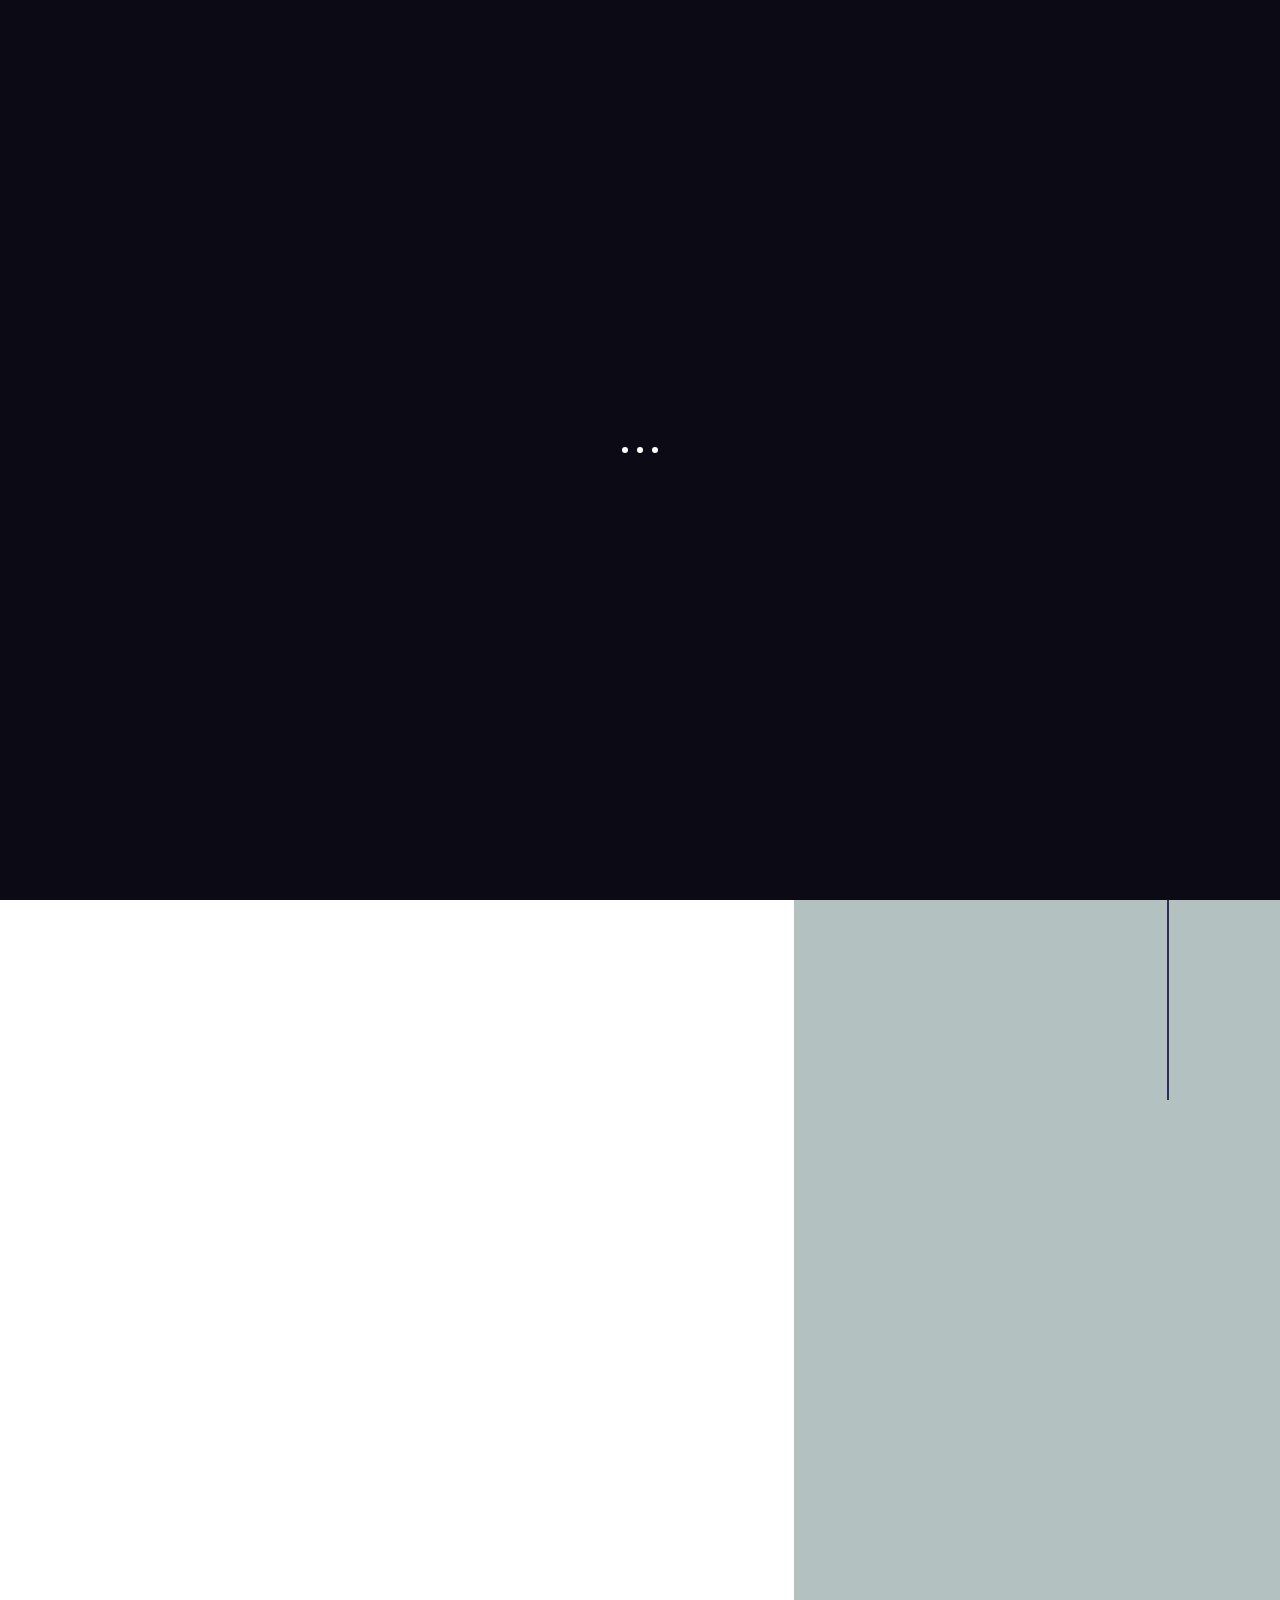
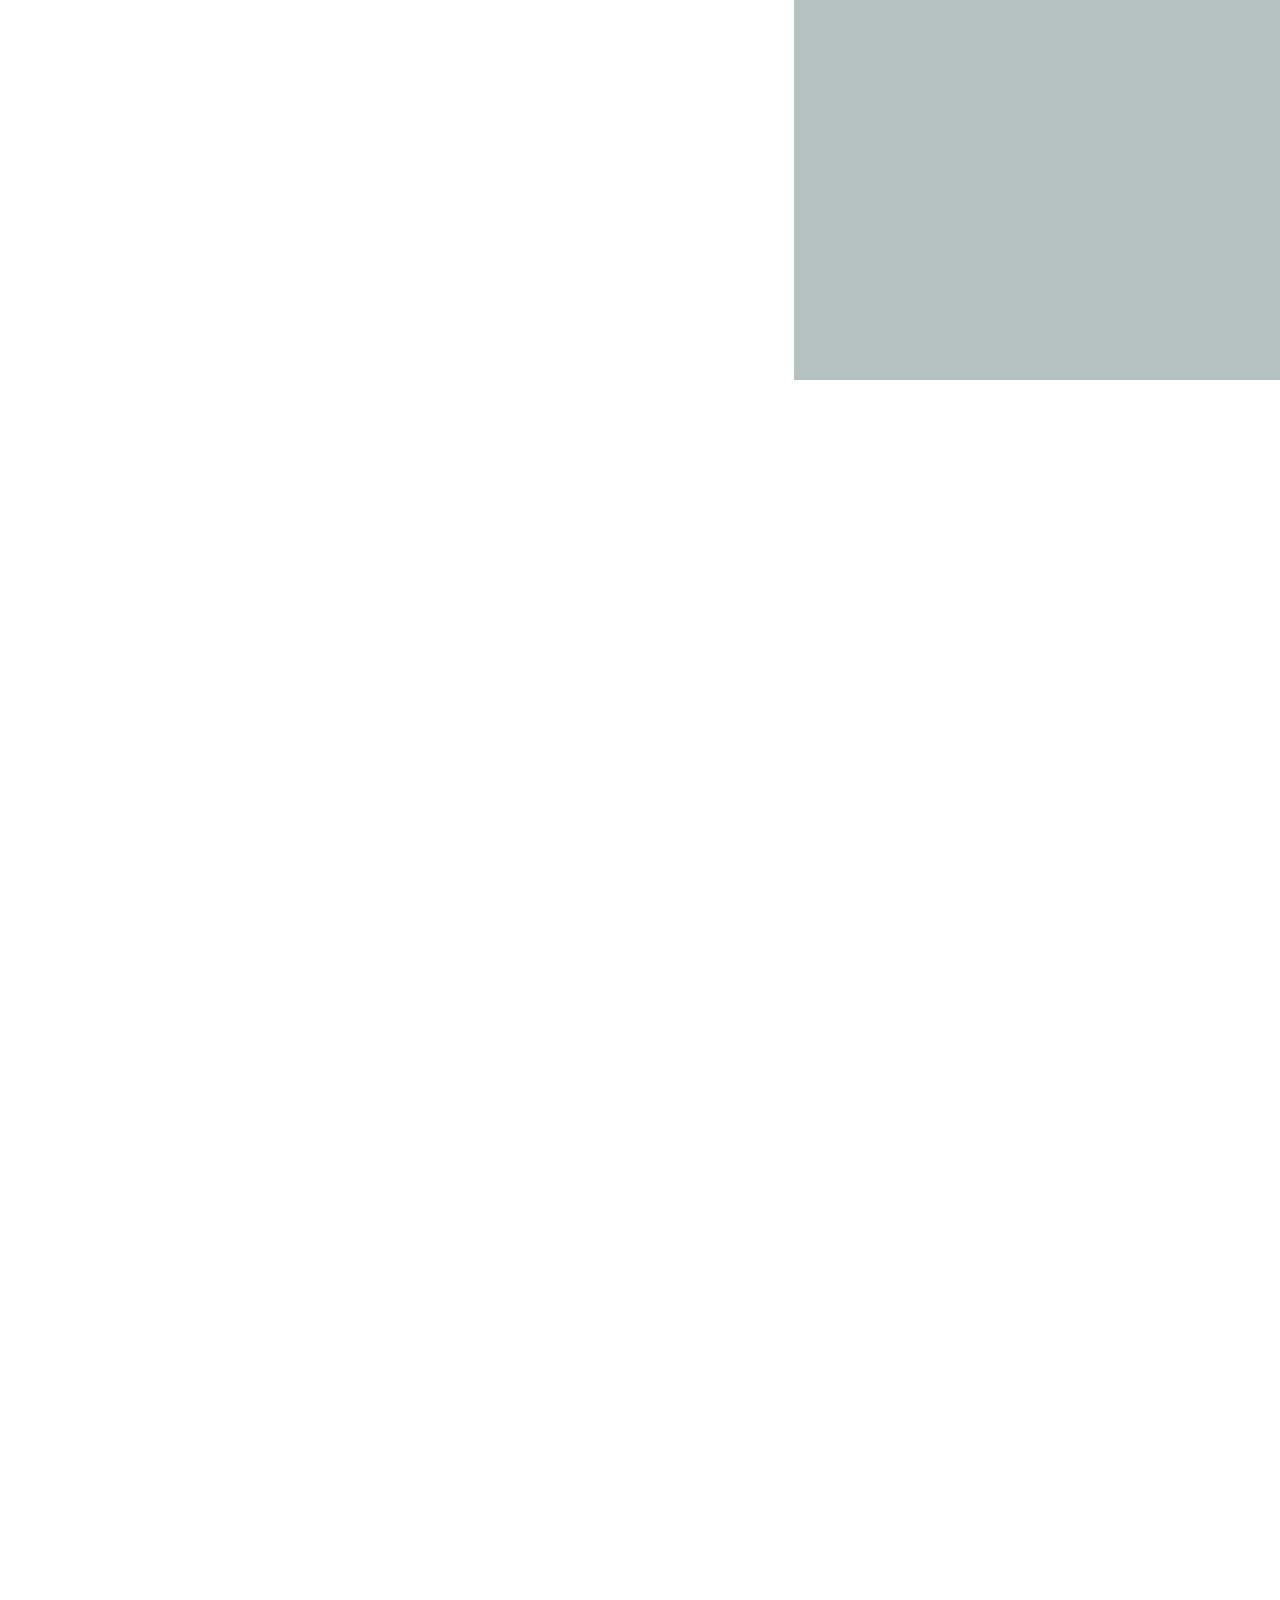
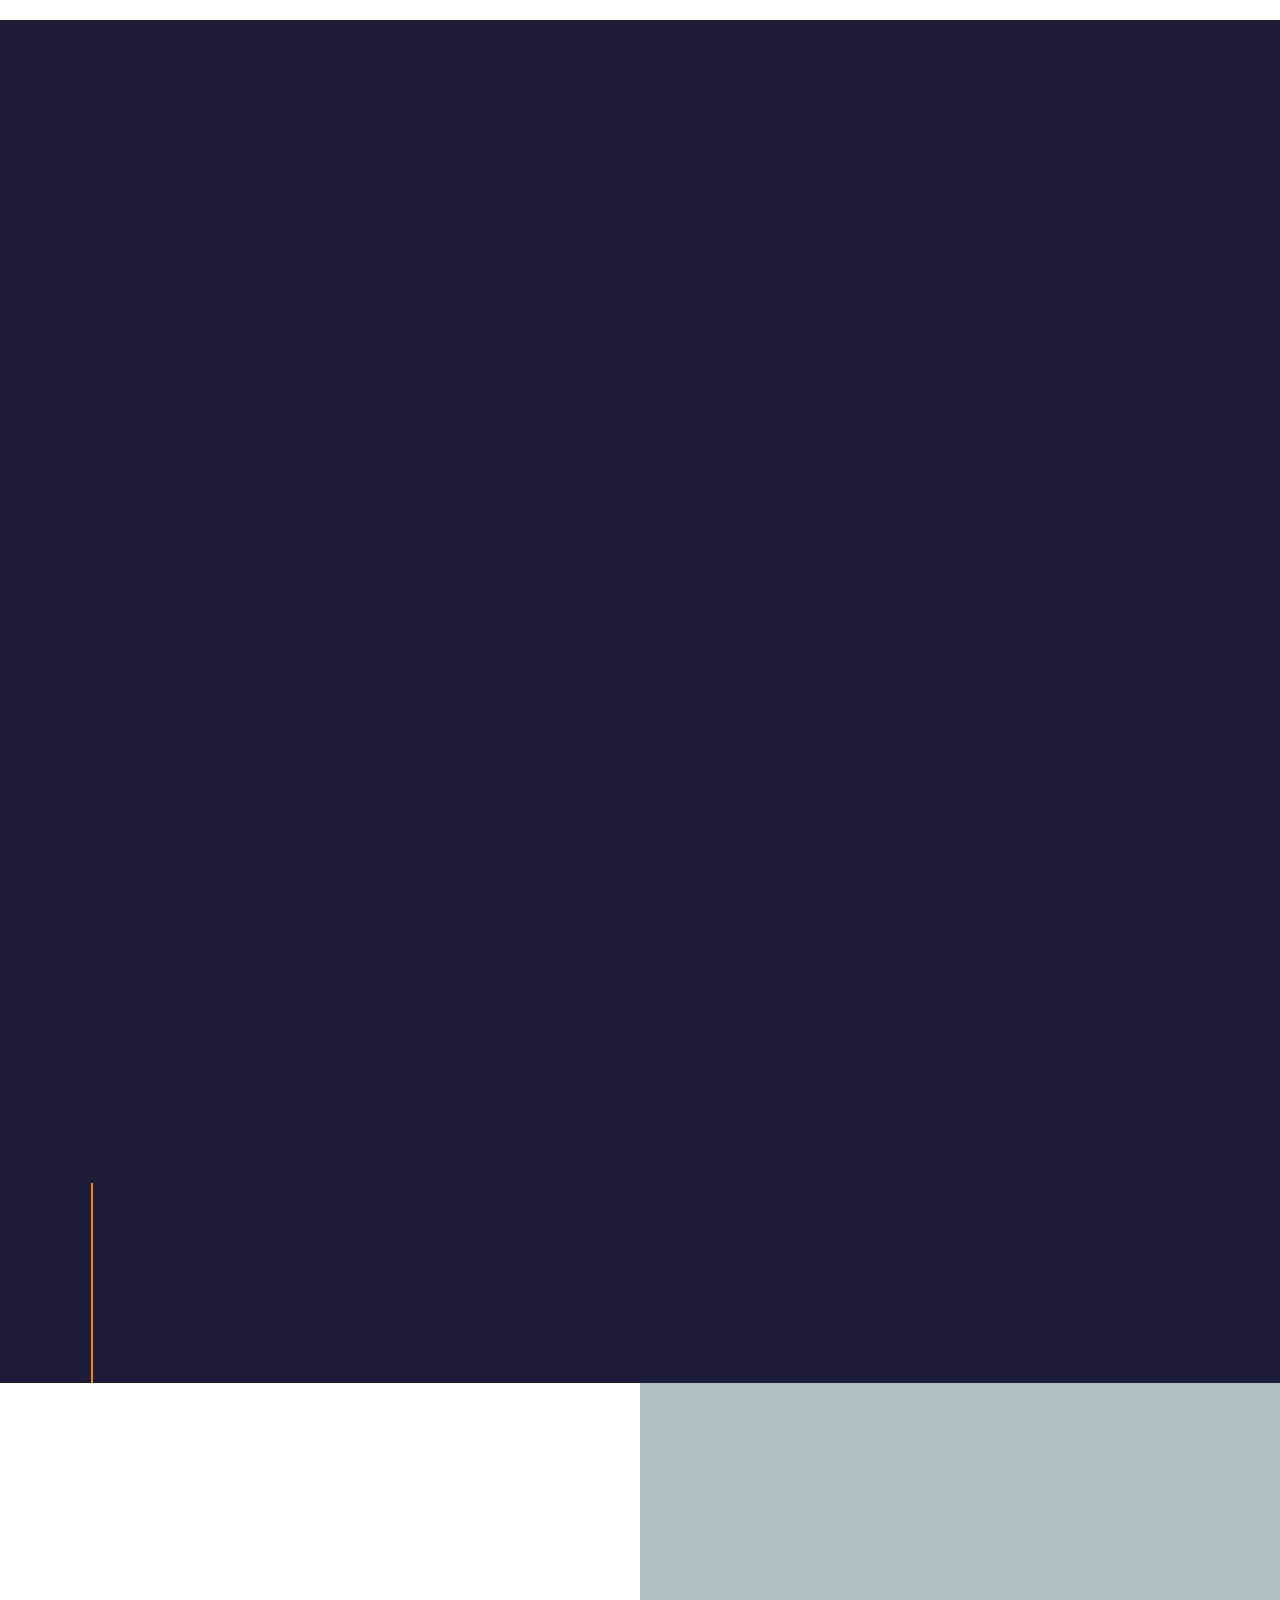
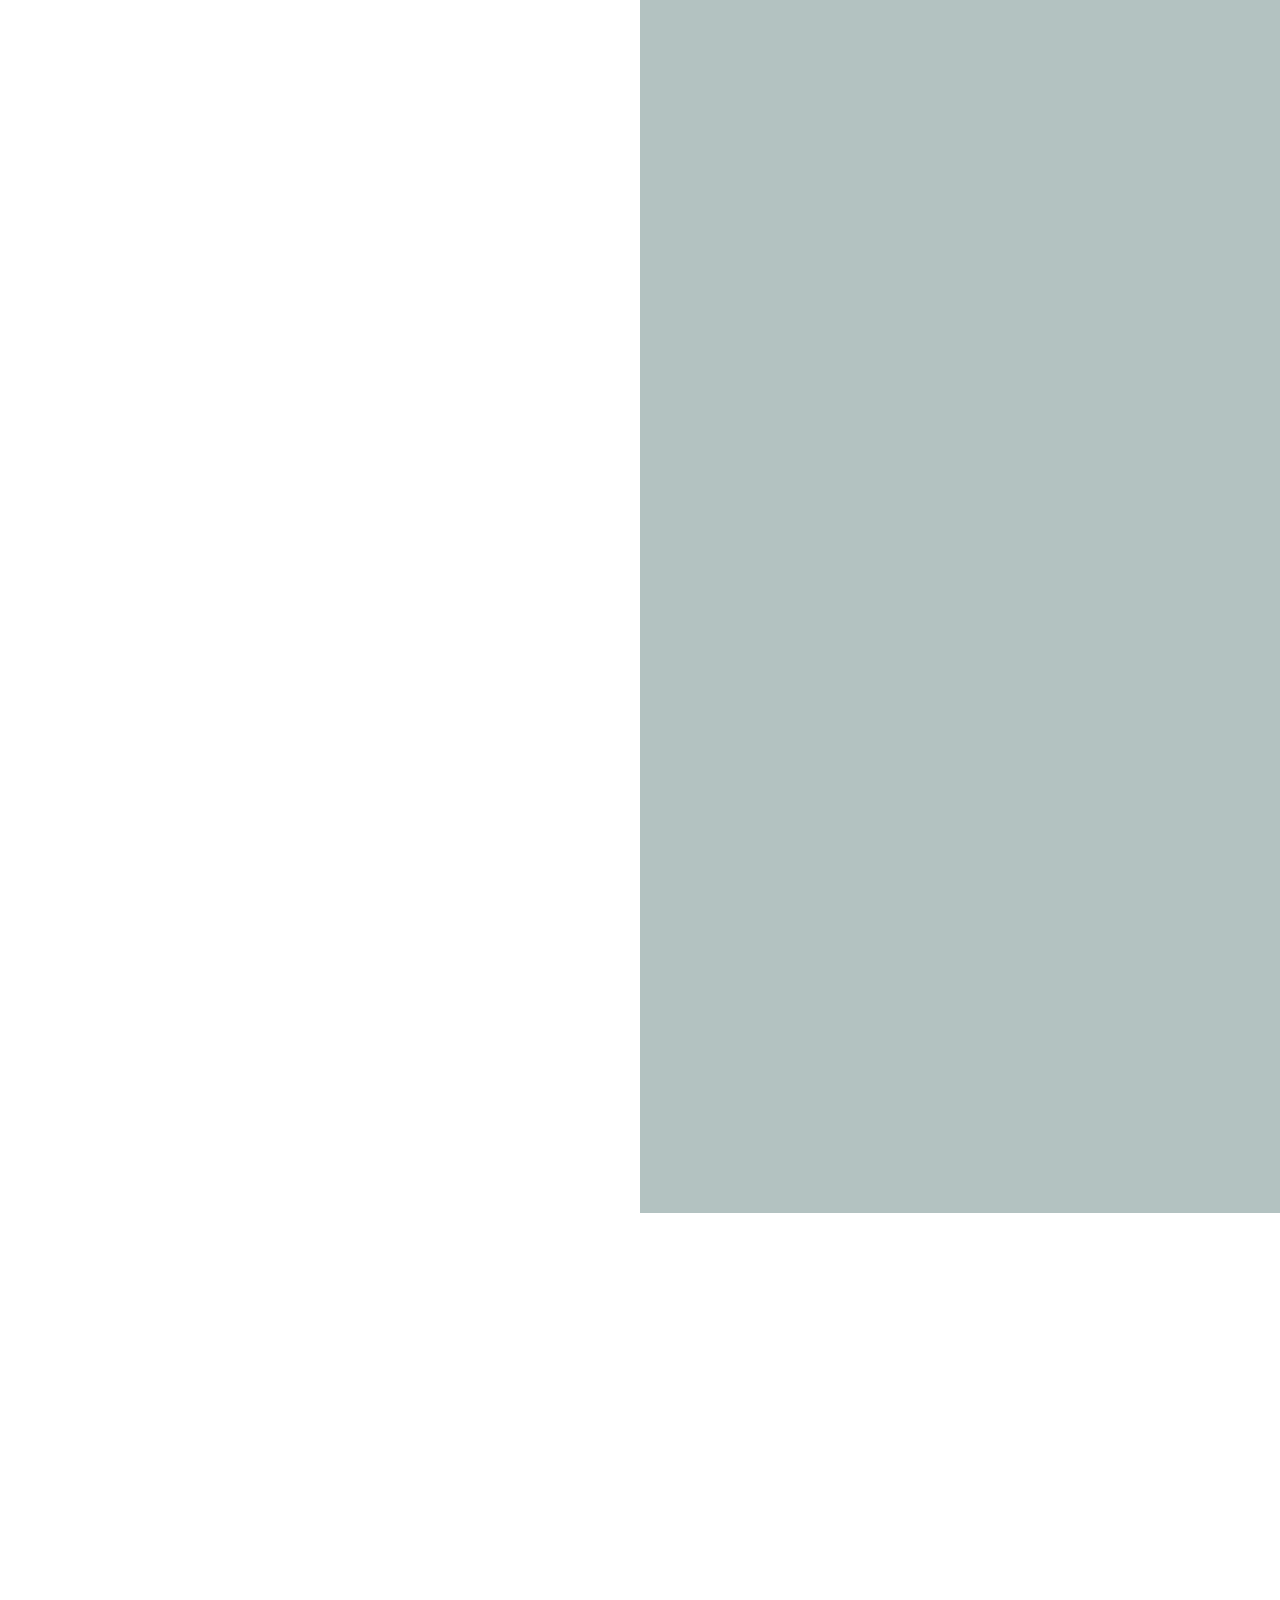
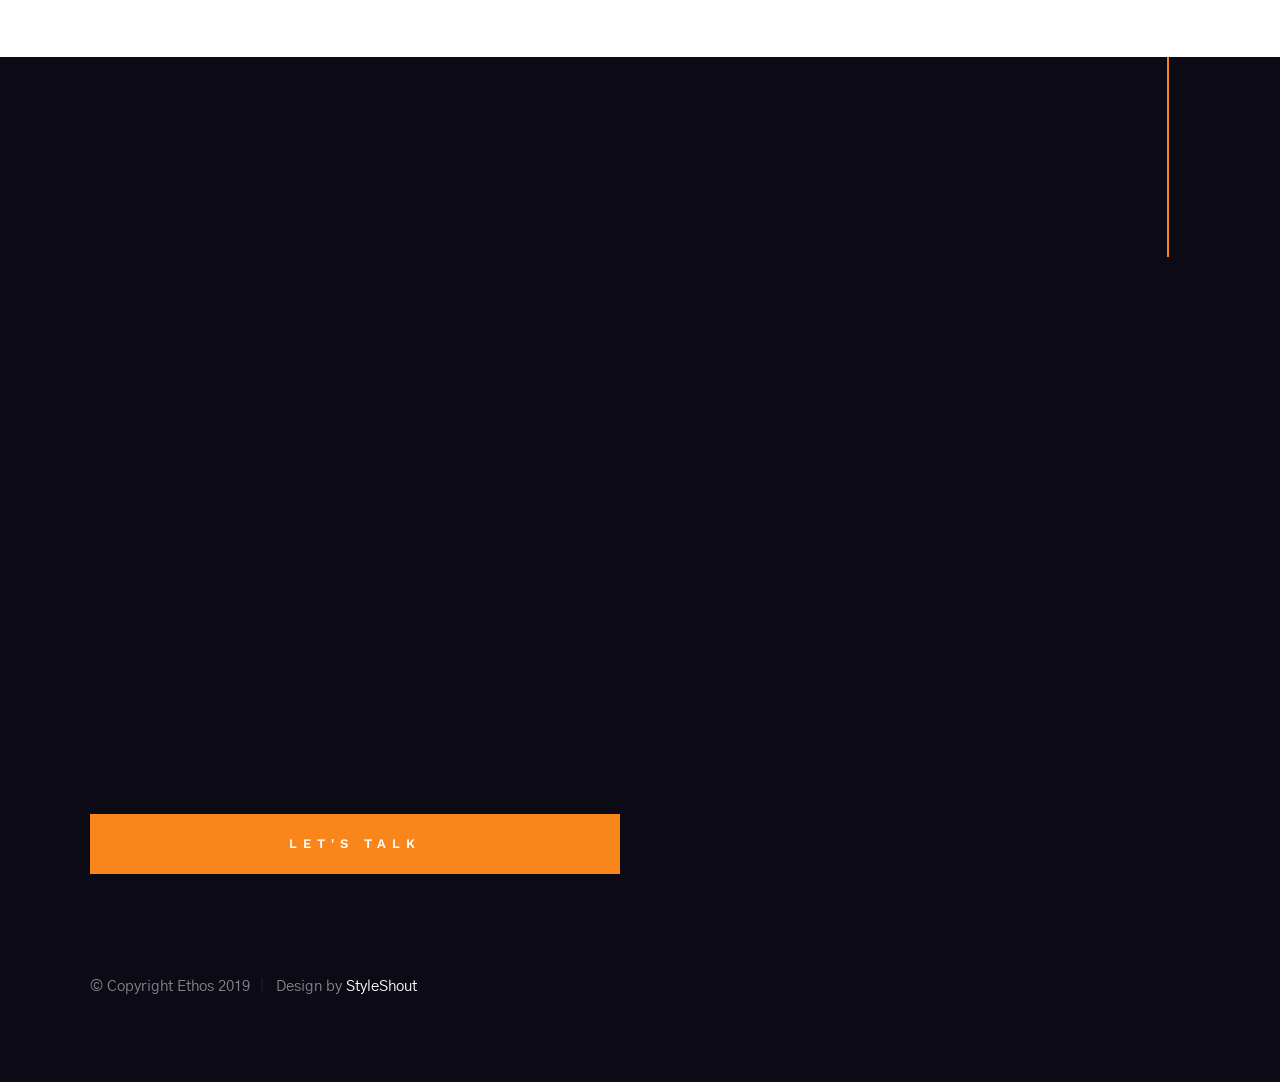
==== index.html @ 61757744 "first commit" ====
<!DOCTYPE html>
<html class="no-js" lang="en">
<head>

    <!--- basic page needs
    ================================================== -->
    <meta charset="utf-8">
    <title>Darsh</title>
    <meta name="description" content="">
    <meta name="author" content="">

    <!-- mobile specific metas
    ================================================== -->
    <meta name="viewport" content="width=device-width, initial-scale=1">

    <!-- CSS
    ================================================== -->
    <link rel="stylesheet" href="css/base.css">
    <link rel="stylesheet" href="css/main.css">
    <link rel="stylesheet" href="css/vendor.css">

    <!-- script
    ================================================== -->
    <script src="js/modernizr.js"></script>

    <!-- favicons
    ================================================== -->
    <link rel="apple-touch-icon" sizes="180x180" href="apple-touch-icon.png">
    <link rel="icon" type="image/png" sizes="32x32" href="favicon-32x32.png">
    <link rel="icon" type="image/png" sizes="16x16" href="favicon-16x16.png">
    <link rel="manifest" href="site.webmanifest">

</head>

<body id="top">


    <!-- preloader
    ================================================== -->
    <div id="preloader">
        <div id="loader" class="dots-fade">
            <div></div>
            <div></div>
            <div></div>
        </div>
    </div>


    <!-- header
    ================================================== -->
    <header class="s-header">

        <div class="header-logo">
            <a href="index.html">
                <img src="images/logo2.png" alt="Homepage">
            </a>
        </div>

        <div class="header-content">
    
            <nav class="row header-nav-wrap">
                <ul class="header-nav">
                    <li><a class="smoothscroll" href="#hero" title="Intro">Home</a></li>
                    <li><a class="smoothscroll" href="#about" title="About">About</a></li>
                    <li><a class="smoothscroll" href="#services" title="Services">Services</a></li>
                    <li><a class="smoothscroll" href="#portfolio" title="Works">Works</a></li>
                    <li><a href="mailto:#0" title="Contact us">Say Hello</a></li>
                </ul>
            </nav> <!-- end header-nav-wrap -->

            <a href="drashan_resume.pdf" class="btn btn--stroke btn--small" download>Download CV</a>

        </div> <!-- end header-content -->

        <a class="header-menu-toggle" href="#0"><span>Menu</span></a>

    </header> 


    <!-- hero
    ================================================== -->
    <section id="hero" class="s-hero target-section" data-parallax="scroll" data-image-src="images/darshan_image.png" data-natural-width=3000 data-natural-height=2000 data-position-y=center>

        <div class="row hero-content">

            <div class="column large-full">

                <h1>
                Hello, I'm Darshan Totagi, <br>
                a full stack developer.
                </h1>

                <ul class="hero-social">
                    <li>
                        <a href="#0" title="">GitHub</a>
                    </li>
                    <li>
                        <a href="#0" title="">LinkedIn</a>
                    </li>
                </ul> <!-- end hero-social -->

            </div> 

        </div> <!-- end hero-content -->

        <div class="hero-scroll">
            <a href="#about" class="scroll-link smoothscroll">
                <svg xmlns="http://www.w3.org/2000/svg" width="24" height="24" viewBox="0 0 24 24"><path d="M12 24l-8-9h6v-15h4v15h6z"/></svg>
            </a>
        </div> <!-- end hero-scroll -->

    </section> <!-- end s-hero -->


    <!-- about
    ================================================== -->
    <section id="about" class="s-about target-section">

        <div class="s-about__section s-about__section--profile">

            <div class="right-vert-line"></div>

            <div class="row">
                <div class="column large-6 medium-8 tab-full">

                    <div class="section-intro" data-num="01" data-aos="fade-up">
                        <h3 class="subhead">About Me</h3>
                        <h1 class="display-1">I'm the kind of person who isn't afraid of challenges.</h1>
                    </div>

                    <div class="profile-pic" data-aos="fade-up">
                        <img src="images/profile_pic1.png" 
                             srcset="images/profile_pic1.png 1x, images/profile_pic1.png 2x" alt="">
                    </div>

                    <h3 data-aos="fade-up">Profile</h3>

                    <p data-aos="fade-up">
                    I'm a passionate Full Stack Developer and AI enthusiast focused on building modern, responsive, and user-friendly web applications. I enjoy transforming ideas into impactful digital experiences using technologies like React, JavaScript, Node.js, and Python. With a strong commitment to continuous learning and clean development practices, I strive to create innovative solutions that are both functional and visually engaging.
                    </p>

                </div>
            </div>

        </div> <!-- end s-about__section--profile -->

        <div class="s-about__section">

            <div class="right-vert-line"></div>

            <div class="row">
                <div class="column large-6 medium-8 tab-full">
                    <div class="section-intro" data-aos="fade-up">
                        <h3 class="subhead">Career</h3>
                        <h1 class="display-1">My professional journey and experiences.</h1>
                    </div>
                </div>
            </div>

            <div class="row block-large-1-2 block-900-full work-positions">

                <div class="column" data-aos="fade-up">
                    <div class="position">
                        <div class="position__header">
                            <h6>
                                <span class="position__co">Luxoft</span>
                                <span class="position__pos">Development Intern</span>
                            </h6>
                            <div class="position__timeframe">
                                March 2025 - Present
                            </div>
                        </div>

                        <p>
                        Pellentesque posuere. Etiam rhoncus. Praesent blandit laoreet nibh. 
                        Aenean posuere, tortor sed cursus feugiat, nunc augue blandit nunc, 
                        eu sollicitudin urna dolor sagittis lacus. 
                        </p>
                    </div>
                </div> <!-- end column -->
                <div class="column" data-aos="fade-up">
                    <div class="position">
                        <div class="position__header">
                            <h6>
                                <span class="position__co">Altimetrik pvt ltd</span>
                                <span class="position__pos">AI Intern</span>
                            </h6>
                            <div class="position__timeframe">
                                July 2026 - October 2026
                            </div>
                        </div>

                        <p>
                        Aliquam erat volutpat. Phasellus volutpat, metus eget egestas mollis, 
                        lacus lacus blandit dui, id egestas quam mauris ut lacus. Pellentesque 
                        dapibus hendrerit tortor. 
                        </p>
                    </div>
                </div> <!-- end column -->
                <div class="column" data-aos="fade-up">
                    <div class="position">
                        <div class="position__header">
                            <h6>
                                <span class="position__co">Skyforger technologies</span>
                                <span class="position__pos">Founder</span>
                            </h6>
                            <div class="position__timeframe">
                                April 2014 - August 2015
                            </div>
                        </div>

                        <p>
                        In hac habitasse platea dictumst. Donec pede justo, fringilla vel, aliquet nec, 
                        vulputate eget, arcu. Fusce risus nisl, viverra et, tempor et, pretium in, sapien.
                        Phasellus volutpat, metus eget.
                        </p>
                    </div>
               

            </div> <!-- work positions -->

        </div> <!-- end s-about__section -->

    </section> <!-- end s-about -->


    <!-- services
    ================================================== -->
    <section id="services" class="s-services target-section h-dark-bg">
        
        <div class="row s-services__content">

            <div class="vert-line"></div>

            <div class="column large-6 s-services__leftcol">
                <div class="section-intro" data-num="02" data-aos="fade-up">
                    <h3 class="subhead">Expertise</h3>

                    <h1 class="display-1">
                    I focus on crafting web experiences
                    and designs that works.
                    </h1>
                </div>

                <p class="lead" data-aos="fade-up">
                I specialize in designing and developing fast, scalable, and visually engaging web applications. From intuitive user interfaces to robust backend systems, I focus on creating solutions that deliver exceptional user experiences and real-world impact.
                </p>
            </div> <!-- end  s-services--leftcol -->

            <div class="column large-6">
                <ul class="services-list" data-aos="fade-up">
                    <li class="services-list__item is-active">
                        <div class="services-list__item-header">
                            <h5>Fullstack Development</h5>
                        </div>
                        <div class="services-list__item-body">
                            <p>
                            Design and build scalable web applications from frontend to backend using React, Node.js, Express, MongoDB, and modern JavaScript technologies. I focus on performance, maintainability, and seamless user experiences.
                            </p>
                        </div>
                    </li> <!-- services-list__item -->
                    <li class="services-list__item">
                        <div class="services-list__item-header">
                            <h5>Backend Development</h5>
                        </div>
                        <div class="services-list__item-body">
                            <p>
                            Create responsive, interactive, and visually engaging interfaces with React, HTML5, CSS3, Tailwind CSS, and JavaScript. Every interface is optimized for speed, accessibility, and cross-device compatibility.
                            </p>
                        </div>
                    </li> <!-- services-list__item -->
                    <li class="services-list__item">
                        <div class="services-list__item-header">
                            <h5>Frontend Development</h5>
                        </div>
                        <div class="services-list__item-body">
                            <p>
                            Develop secure REST APIs, authentication systems, database architectures, and server-side applications using Node.js, Express, MongoDB, and Python to power reliable and scalable platforms.
                            </p>
                        </div>
                    </li> <!-- services-list__item -->
                    <li class="services-list__item">
                        <div class="services-list__item-header">
                            <h5>AI & Automation</h5>
                        </div>
                        <div class="services-list__item-body">
                            <p>
                            Build AI-powered applications, intelligent assistants, and workflow automation solutions using Python, machine learning, and modern AI technologies to improve productivity and solve complex problems.
                            </p>
                        </div>
                    </li> <!-- services-list__item -->
                    <li class="services-list__item">
                        <div class="services-list__item-header">
                            <h5>Performance & Optimization</h5>
                        </div>
                        <div class="services-list__item-body">
                            <p>
                            Optimize websites and applications for speed, scalability, SEO, and security. I ensure fast loading times, efficient code, responsive layouts, and an exceptional user experience across all devices.
                            </p>
                        </div>
                    </li> <!-- services-list__item -->
                    <li class="services-list__item">
                        <div class="services-list__item-header">
                            <h5>E-Commerce</h5>
                        </div>
                        <div class="services-list__item-body">
                            <p>
                            Build modern, scalable, and secure e-commerce websites with seamless shopping experiences, secure payment integration, inventory management, and responsive designs that help businesses grow their online sales.
                            </p>
                        </div>
                    </li> <!-- services-list__item -->
                </ul> <!-- end services-list -->
            </div>

        </div> <!-- s-services__content -->

    </section> <!-- end s-services -->


    <!-- portfolio
    ================================================== -->
    <section id="portfolio" class="s-portfolio target-section">

        <div class="row s-portfolio__header">
            <div class="column large-6 medium-8 tab-full">
                <div class="section-intro" data-num="03" data-aos="fade-up">
                    <h3 class="subhead">Portfolio</h3>
                    <h1 class="display-1">
                        A selection of recent projects I have worked on.
                    </h1>
                </div>
            </div>
        </div> <!-- s-porfolio__header -->

        <div class="row s-porfolio__list block-large-1-2 block-tab-full collapse">

            <div class="column" data-aos="fade-up">
                <div class="folio-item">
                    <div class="folio-item__thumb">
                        <a class="folio-item__thumb-link" href="#0" title="Analysis and Simulation Tool Suite" data-size="1050x700">
                            <div class="folio-placeholder gradient-1">Analysis and Simulation Tool Suite</div>
                        </a>
                    </div>
                    <div class="folio-item__info">
                        <div class="folio-item__cat">Full Stack</div>
                        <h4 class="folio-item__title">Analysis and Simulation Tool Suite</h4>
                    </div>
                    <a href="#0" title="Project Link" class="folio-item__project-link">GitHub</a>
                    <div class="folio-item__caption">
                        <p>A comprehensive tool suite for data analysis and simulation.</p>
                    </div>
                </div>
            </div> <!-- end column -->
            <div class="column" data-aos="fade-up">
                <div class="folio-item">
                    <div class="folio-item__thumb">
                        <a class="folio-item__thumb-link" href="#0" title="BloodConnect" data-size="1050x700">
                            <div class="folio-placeholder gradient-2">BloodConnect</div>
                        </a>
                    </div>
                    <div class="folio-item__info">
                        <div class="folio-item__cat">Web App</div>
                        <h4 class="folio-item__title">BloodConnect</h4>
                    </div>
                    <a href="#0" title="Project Link" class="folio-item__project-link">GitHub</a>
                    <div class="folio-item__caption">
                        <p>A platform to connect blood donors with recipients.</p>
                    </div>
                </div>
            </div> <!-- end column -->
            <div class="column" data-aos="fade-up">
                <div class="folio-item">
                    <div class="folio-item__thumb">
                        <a class="folio-item__thumb-link" href="#0" title="Face Recognition Attendance System" data-size="1050x700">
                            <div class="folio-placeholder gradient-3">Face Recognition Attendance System</div>
                        </a>
                    </div>
                    <div class="folio-item__info">
                        <div class="folio-item__cat">AI/ML</div>
                        <h4 class="folio-item__title">Face Recognition Attendance System</h4>
                    </div>
                    <a href="#0" title="Project Link" class="folio-item__project-link">GitHub</a>
                    <div class="folio-item__caption">
                        <p>An automated attendance system using facial recognition.</p>
                    </div>
                </div>
            </div> <!-- end column -->
            <div class="column" data-aos="fade-up">
                <div class="folio-item">
                    <div class="folio-item__thumb">
                        <a class="folio-item__thumb-link" href="#0" title="Exam Guardial System" data-size="1050x700">
                            <div class="folio-placeholder gradient-4">Exam Guardial System</div>
                        </a>
                    </div>
                    <div class="folio-item__info">
                        <div class="folio-item__cat">Full Stack</div>
                        <h4 class="folio-item__title">Exam Guardial System</h4>
                    </div>
                    <a href="#0" title="Project Link" class="folio-item__project-link">GitHub</a>
                    <div class="folio-item__caption">
                        <p>A secure exam management and proctoring system.</p>
                    </div>
                </div>
            </div> <!-- end column -->

        </div> <!-- folio-list -->

    </section> <!-- end portfolio -->


    


        <!-- CTA
        ================================================== -->
        <div class="s-cta">

            <div class="row">
                <div class="column large-full">
                    <h2 class="section-desc" data-aos="fade-up">
                        Let's Build Something Amazing Together
                    </h2>
                </div>
            </div>
    
            <div class="row cta-content" data-aos="fade-up">
                <div class="column large-full">
                    <p>
                    Looking for a professional web development partner?
Explore <a href="https://www.dreamhost.com/r.cgi?287326">SkyForger Technologies</a>.
                    for modern websites, AI-powered solutions, e-commerce platforms, and custom software development tailored to your business.
                    </p>
    
                    <a href="https://skyforgertechnologies.me/services" class="btn btn--primary h-full-width">Get Started</a>
                </div>
            </div> <!-- end cta-content -->
    
        </div> <!-- end s-cta -->


    </section> <!-- end s-testimonials -->


    <!-- footer
    ================================================== -->
    <footer class="s-footer h-dark-bg">
        
        <div class="right-vert-line"></div>

        <div class="row s-footer__main">
            <div class="column large-6">
                <div class="section-intro" data-aos="fade-up">
                    <h3 class="subhead">Get In Touch</h3>

                    <h1 class="display-1">
                    Have an idea or a concept that really excite you?
                    Let's turn that idea into reality. Shoot me a message.
                    </h1>
                </div>

                <div class="footer-email-us">
                    <a href="mailto:#0" class="btn btn--primary h-full-width">Let's Talk</a>
                </div>
            </div>

            <div class="column large-5">
                <div class="footer-contacts">
                    <div class="footer-contact-block" data-aos="fade-up">
                        <h5 class="footer-contact-block__header">
                            Email
                        </h5>
                        <p class="footer-contact-block__content">
                            <a href="mailto:#0">darshantotagi7975@gmail.com</a>
                        </p>
                    </div> <!-- end footer-contact-block -->
                    <div class="footer-contact-block" data-aos="fade-up">
                        <h5 class="footer-contact-block__header">
                            Phone
                        </h5>
                        <p class="footer-contact-block__content">
                            <a href="tel:+917975359755">+91 7975 359755</a>
                        </p>
                    </div> <!-- end footer-contact-block -->
                    <br>
                    <div class="footer-contact-block" data-aos="fade-up">
                        <h5 class="footer-contact-block__header">
                            Social
                        </h5>
                        <ul class="footer-contact-block__list">
                            <li><a href="#0">GitHub</a></li>
                            <li><a href="#0">LinkedIn</a></li>
                        </ul>
                    </div> <!-- end footer-contact-block -->
                </div>
            </div>
        </div> <!-- end s-footer__main -->

        <div class="row s-footer__bottom">
            <div class="column large-full ss-copyright">
                <span>© Copyright Ethos 2019</span> 
                <span>Design by <a href="https://www.styleshout.com/">StyleShout</a></span>
            </div> <!-- end ss-copyright -->

            <div class="ss-go-top">
                <a class="smoothscroll" title="Back to Top" href="#top">
                    <svg xmlns="http://www.w3.org/2000/svg" width="24" height="24" viewBox="0 0 24 24"><path d="M12 0l8 9h-6v15h-4v-15h-6z"/></svg>
                </a>
            </div> <!-- end ss-go-top -->
        </div> <!-- end s-footer__bottom -->

    </footer> <!-- end s-footer -->


    <!-- photoswipe background
    ================================================== -->
    <div aria-hidden="true" class="pswp" role="dialog" tabindex="-1">

        <div class="pswp__bg"></div>
        <div class="pswp__scroll-wrap">

            <div class="pswp__container">
                <div class="pswp__item"></div>
                <div class="pswp__item"></div>
                <div class="pswp__item"></div>
            </div>

            <div class="pswp__ui pswp__ui--hidden">
                <div class="pswp__top-bar">
                    <div class="pswp__counter"></div><button class="pswp__button pswp__button--close" title="Close (Esc)"></button> <button class="pswp__button pswp__button--share" title=
                    "Share"></button> <button class="pswp__button pswp__button--fs" title="Toggle fullscreen"></button> <button class="pswp__button pswp__button--zoom" title=
                    "Zoom in/out"></button>
                    <div class="pswp__preloader">
                        <div class="pswp__preloader__icn">
                            <div class="pswp__preloader__cut">
                                <div class="pswp__preloader__donut"></div>
                            </div>
                        </div>
                    </div>
                </div>
                <div class="pswp__share-modal pswp__share-modal--hidden pswp__single-tap">
                    <div class="pswp__share-tooltip"></div>
                </div><button class="pswp__button pswp__button--arrow--left" title="Previous (arrow left)"></button> <button class="pswp__button pswp__button--arrow--right" title=
                "Next (arrow right)"></button>
                <div class="pswp__caption">
                    <div class="pswp__caption__center"></div>
                </div>
            </div>

        </div>

    </div> <!-- end photoSwipe background -->


    <!-- Java Script
    ================================================== -->
    <script src="js/jquery-3.2.1.min.js"></script>
    <script src="js/plugins.js"></script>
    <script src="js/main.js"></script>

</body>
---- css/base.css ----
/* =================================================================== 
 *  Ethos Base Stylesheet
 *  Ver. 1.0.0
 *  11-05-2019
 *  ------------------------------------------------------------------
 *
 *  TOC:
 *	# imports
 *	# normalize
 *	# basic/base setup styles
 *	# grid v2.1.2
 *	# block grids
 *	# MISC
 *
 * =================================================================== */



/* ===================================================================
 * # imports 
 *
 * ------------------------------------------------------------------- */
@import url("https://fonts.googleapis.com/css?family=Gothic+A1:300,300i,400,400i,500,500i,600,600i,700,700i|Martel:300,300i,400,400i,700,700i,900,900i|Work+Sans:600,700&display=swap");



/* ==========================================================================
 * # normalize
 * normalize.css v8.0.1 | MIT License |
 * github.com/necolas/normalize.css
 *
 * -------------------------------------------------------------------------- */

/* ------------------------------------------------------------------- 
 * ## document
 * ------------------------------------------------------------------- */

/* 1. Correct the line height in all browsers.
 * 2. Prevent adjustments of font size after orientation changes in iOS.*/
html {
	line-height: 1.15;  /* 1 */
	-webkit-text-size-adjust: 100%;  /* 2 */
}

/* ------------------------------------------------------------------- 
 * ## sections
 * ------------------------------------------------------------------- */

/* Remove the margin in all browsers. */
body {
	margin: 0;
}

/* Render the `main` element consistently in IE. */
main {
	display: block;
}

/* Correct the font size and margin on `h1` elements within `section` and
 * `article` contexts in Chrome, Firefox, and Safari. */
h1 {
	font-size: 2em;
	margin: 0.67em 0;
}

/* ------------------------------------------------------------------- 
 * ## grouping
 * ------------------------------------------------------------------- */

/* 1. Add the correct box sizing in Firefox.
 * 2. Show the overflow in Edge and IE. */
hr {
	-webkit-box-sizing: content-box;
	box-sizing: content-box;  /* 1 */
	height: 0;  /* 1 */
	overflow: visible;  /* 2 */
}

/* 1. Correct the inheritance and scaling of font size in all browsers.
 * 2. Correct the odd `em` font sizing in all browsers. */
pre {
	font-family: monospace, monospace;  /* 1 */
	font-size: 1em;  /* 2 */
}

/* ------------------------------------------------------------------- 
 * ## text-level semantics
 * ------------------------------------------------------------------- */

/* Remove the gray background on active links in IE 10. */
a {
	background-color: transparent;
}

/* 1. Remove the bottom border in Chrome 57-
 * 2. Add the correct text decoration in Chrome, Edge, IE, Opera, and Safari. */
abbr[title] {
	border-bottom: none;  /* 1 */
	text-decoration: underline;  /* 2 */
	-webkit-text-decoration: underline dotted;
	text-decoration: underline dotted;  /* 2 */
}

/* Add the correct font weight in Chrome, Edge, and Safari. */
b,
strong {
	font-weight: bolder;
}

/* 1. Correct the inheritance and scaling of font size in all browsers.
 * 2. Correct the odd `em` font sizing in all browsers. */
code,
kbd,
samp {
	font-family: monospace, monospace;  /* 1 */
	font-size: 1em;  /* 2 */
}

/* Add the correct font size in all browsers. */
small {
	font-size: 80%;
}

/* Prevent `sub` and `sup` elements from affecting the line height in
 * all browsers. */
sub,
sup {
	font-size: 75%;
	line-height: 0;
	position: relative;
	vertical-align: baseline;
}

sub {
	bottom: -0.25em;
}

sup {
	top: -0.5em;
}

/* ------------------------------------------------------------------- 
 * ## embedded content
 * ------------------------------------------------------------------- */

/* Remove the border on images inside links in IE 10. */
img {
	border-style: none;
}

/* ------------------------------------------------------------------- 
 * ## forms
 * ------------------------------------------------------------------- */

/* 1. Change the font styles in all browsers.
 * 2. Remove the margin in Firefox and Safari. */
button,
input,
optgroup,
select,
textarea {
	font-family: inherit;  /* 1 */
	font-size: 100%;  /* 1 */
	line-height: 1.15;  /* 1 */
	margin: 0;  /* 2 */
}

/* Show the overflow in IE.
 * 1. Show the overflow in Edge. */
button,
input {

	/* 1 */
	overflow: visible;
}

/* Remove the inheritance of text transform in Edge, Firefox, and IE.
 * 1. Remove the inheritance of text transform in Firefox. */
button,
select {

	/* 1 */
	text-transform: none;
}

/* Correct the inability to style clickable types in iOS and Safari. */
button,
[type="button"],
[type="reset"],
[type="submit"] {
	-webkit-appearance: button;
}

/* Remove the inner border and padding in Firefox. */
button::-moz-focus-inner,
[type="button"]::-moz-focus-inner,
[type="reset"]::-moz-focus-inner,
[type="submit"]::-moz-focus-inner {
	border-style: none;
	padding: 0;
}

/* Restore the focus styles unset by the previous rule. */
button:-moz-focusring,
[type="button"]:-moz-focusring,
[type="reset"]:-moz-focusring,
[type="submit"]:-moz-focusring {
	outline: 1px dotted ButtonText;
}

/* Correct the padding in Firefox. */
fieldset {
	padding: 0.35em 0.75em 0.625em;
}

/* 1. Correct the text wrapping in Edge and IE.
 * 2. Correct the color inheritance from `fieldset` elements in IE.
 * 3. Remove the padding so developers are not caught out when they zero out
 *    `fieldset` elements in all browsers. */
legend {
	-webkit-box-sizing: border-box;
	box-sizing: border-box;  /* 1 */
	color: inherit;  /* 2 */
	display: table;  /* 1 */
	max-width: 100%;  /* 1 */
	padding: 0;  /* 3 */
	white-space: normal;  /* 1 */
}

/* Add the correct vertical alignment in Chrome, Firefox, and Opera. */
progress {
	vertical-align: baseline;
}

/* Remove the default vertical scrollbar in IE 10+. */
textarea {
	overflow: auto;
}

/* 1. Add the correct box sizing in IE 10.
 * 2. Remove the padding in IE 10. */
[type="checkbox"],
[type="radio"] {
	-webkit-box-sizing: border-box;
	box-sizing: border-box;  /* 1 */
	padding: 0;  /* 2 */
}

/* Correct the cursor style of increment and decrement buttons in Chrome. */
[type="number"]::-webkit-inner-spin-button,
[type="number"]::-webkit-outer-spin-button {
	height: auto;
}

/* 1. Correct the odd appearance in Chrome and Safari.
 * 2. Correct the outline style in Safari. */
[type="search"] {
	-webkit-appearance: textfield;  /* 1 */
	outline-offset: -2px;  /* 2 */
}

/* Remove the inner padding in Chrome and Safari on macOS. */
[type="search"]::-webkit-search-decoration {
	-webkit-appearance: none;
}

/* 1. Correct the inability to style clickable types in iOS and Safari.
 * 2. Change font properties to `inherit` in Safari. */
::-webkit-file-upload-button {
	-webkit-appearance: button;  /* 1 */
	font: inherit;  /* 2 */
}

/* ------------------------------------------------------------------- 
 * ## interactive
 * ------------------------------------------------------------------- */

/* Add the correct display in Edge, IE 10+, and Firefox. */
details {
	display: block;
}

/* Add the correct display in all browsers. */
summary {
	display: list-item;
}

/* ------------------------------------------------------------------- 
 * ## misc
 * ------------------------------------------------------------------- */

/* Add the correct display in IE 10+. */
template {
	display: none;
}

/* Add the correct display in IE 10. */
[hidden] {
	display: none;
}



/* ===================================================================
 * # basic/base setup styles
 *
 * ------------------------------------------------------------------- */
html {
	font-size: 62.5%;
	-webkit-box-sizing: border-box;
	box-sizing: border-box;
}

*,
*::before,
*::after {
	-webkit-box-sizing: inherit;
	box-sizing: inherit;
}

body {
	font-weight: normal;
	line-height: 1;
	word-wrap: break-word;
	-moz-font-smoothing: grayscale;
	-moz-osx-font-smoothing: grayscale;
	-webkit-font-smoothing: antialiased;
	-webkit-overflow-scrolling: touch;
	-webkit-text-size-adjust: none;
}

/* ------------------------------------------------------------------- 
 * ## Media
 * ------------------------------------------------------------------- */
svg,
img,
video
embed,
iframe,
object {
	max-width: 100%;
	height: auto;
}

/* ------------------------------------------------------------------- 
 * ## Typography resets 
 * ------------------------------------------------------------------- */
div, dl, dt, dd, ul, ol, li, h1, h2, h3, h4, h5, h6, pre, form, p, blockquote, th, td {
	margin: 0;
	padding: 0;
}

p {
	font-size: inherit;
	text-rendering: optimizeLegibility;
}

em,
i {
	font-style: italic;
	line-height: inherit;
}

strong,
b {
	font-weight: bold;
	line-height: inherit;
}

small {
	font-size: 60%;
	line-height: inherit;
}

ol,
ul {
	list-style: none;
}

li {
	display: block;
}

/* ------------------------------------------------------------------- 
 * ## links
 * ------------------------------------------------------------------- */
a {
	text-decoration: none;
	line-height: inherit;
}

a img {
	border: none;
}

/* ------------------------------------------------------------------- 
 * ## inputs
 * ------------------------------------------------------------------- */
fieldset {
	margin: 0;
	padding: 0;
}

input[type="email"],
input[type="number"],
input[type="search"],
input[type="text"],
input[type="tel"],
input[type="url"],
input[type="password"],
textarea {
	-webkit-appearance: none;
	-moz-appearance: none;
	appearance: none;
}



/* ===================================================================
 * # grid v2.1.2
 *
 *   -----------------------------------------------------------------
 * - Grid breakpoints are based on MAXIMUM WIDTH media queries, 
 *   meaning they apply to that one breakpoint and ALL THOSE BELOW IT.
 * - Grid columns without a specified width will automatically layout 
 *   as equal width columns.
 * ------------------------------------------------------------------- */

/* rows
 * ------------------------------------- */
.row {
	width: 89%;
	max-width: 1200px;
	margin: 0 auto;
	display: -ms-flexbox;
	display: -webkit-box;
	display: flex;
	-ms-flex-flow: row wrap;
	-webkit-box-orient: horizontal;
	-webkit-box-direction: normal;
	flex-flow: row wrap;
}

.row .row {
	width: auto;
	max-width: none;
	margin-left: -20px;
	margin-right: -20px;
}

/* columns
 * -------------------------------------- */
.column {
	-ms-flex: 1 1 0%;
	-webkit-box-flex: 1;
	flex: 1 1 0%;
	padding: 0 20px;
}

.collapse > .column,
.column.collapse {
	padding: 0;
}

/* flex row containers utility classes
 * ----------------------------------------- */
.row.row-wrap {
	-ms-flex-wrap: wrap;
	flex-wrap: wrap;
}

.row.row-nowrap {
	-ms-flex-wrap: none;
	flex-wrap: nowrap;
}

.row.row-y-top {
	-ms-flex-align: start;
	-webkit-box-align: start;
	align-items: flex-start;
}

.row.row-y-bottom {
	-ms-flex-align: end;
	-webkit-box-align: end;
	align-items: flex-end;
}

.row.row-y-center {
	-ms-flex-align: center;
	-webkit-box-align: center;
	align-items: center;
}

.row.row-stretch {
	-ms-flex-align: stretch;
	-webkit-box-align: stretch;
	align-items: stretch;
}

.row.row-baseline {
	-ms-flex-align: baseline;
	-webkit-box-align: baseline;
	align-items: baseline;
}

.row.row-x-left {
	-ms-flex-pack: start;
	-webkit-box-pack: start;
	justify-content: flex-start;
}

.row.row-x-right {
	-ms-flex-pack: end;
	-webkit-box-pack: end;
	justify-content: flex-end;
}

.row.row-x-center {
	-ms-flex-pack: center;
	-webkit-box-pack: center;
	justify-content: center;
}

/* flex item utility alignment classes
 * ----------------------------------------- */
.align-center {
	margin: auto;
	-webkit-align-self: center;
	-ms-flex-item-align: center;
	-ms-grid-row-align: center;
	align-self: center;
}

.align-left {
	margin-right: auto;
	-webkit-align-self: center;
	-ms-flex-item-align: center;
	-ms-grid-row-align: center;
	align-self: center;
}

.align-right {
	margin-left: auto;
	-webkit-align-self: center;
	-ms-flex-item-align: center;
	-ms-grid-row-align: center;
	align-self: center;
}

.align-x-center {
	margin-right: auto;
	margin-left: auto;
}

.align-x-left {
	margin-right: auto;
}

.align-x-right {
	margin-left: auto;
}

.align-y-center {
	-webkit-align-self: center;
	-ms-flex-item-align: center;
	-ms-grid-row-align: center;
	align-self: center;
}

.align-y-top {
	-webkit-align-self: flex-start;
	-ms-flex-item-align: start;
	align-self: flex-start;
}

.align-y-bottom {
	-webkit-align-self: flex-end;
	-ms-flex-item-align: end;
	align-self: flex-end;
}

/* large screen column widths 
 * -------------------------------------- */
.large-1 {
	-ms-flex: 0 0 8.33333%;
	-webkit-box-flex: 0;
	flex: 0 0 8.33333%;
	max-width: 8.33333%;
}

.large-2 {
	-ms-flex: 0 0 16.66667%;
	-webkit-box-flex: 0;
	flex: 0 0 16.66667%;
	max-width: 16.66667%;
}

.large-3 {
	-ms-flex: 0 0 25%;
	-webkit-box-flex: 0;
	flex: 0 0 25%;
	max-width: 25%;
}

.large-4 {
	-ms-flex: 0 0 33.33333%;
	-webkit-box-flex: 0;
	flex: 0 0 33.33333%;
	max-width: 33.33333%;
}

.large-5 {
	-ms-flex: 0 0 41.66667%;
	-webkit-box-flex: 0;
	flex: 0 0 41.66667%;
	max-width: 41.66667%;
}

.large-6,
.large-half {
	-ms-flex: 0 0 50%;
	-webkit-box-flex: 0;
	flex: 0 0 50%;
	max-width: 50%;
}

.large-7 {
	-ms-flex: 0 0 58.33333%;
	-webkit-box-flex: 0;
	flex: 0 0 58.33333%;
	max-width: 58.33333%;
}

.large-8 {
	-ms-flex: 0 0 66.66667%;
	-webkit-box-flex: 0;
	flex: 0 0 66.66667%;
	max-width: 66.66667%;
}

.large-9 {
	-ms-flex: 0 0 75%;
	-webkit-box-flex: 0;
	flex: 0 0 75%;
	max-width: 75%;
}

.large-10 {
	-ms-flex: 0 0 83.33333%;
	-webkit-box-flex: 0;
	flex: 0 0 83.33333%;
	max-width: 83.33333%;
}

.large-11 {
	-ms-flex: 0 0 91.66667%;
	-webkit-box-flex: 0;
	flex: 0 0 91.66667%;
	max-width: 91.66667%;
}

.large-12,
.large-full {
	-ms-flex: 0 0 100%;
	-webkit-box-flex: 0;
	flex: 0 0 100%;
	max-width: 100%;
}

/* ------------------------------------------------------------------- 
 * ## medium screen devices
 * ------------------------------------------------------------------- */
@media screen and (max-width:1200px) {
	.row .row {
		margin-left: -16px;
		margin-right: -16px;
	}

	.column {
		padding: 0 16px;
	}

	.medium-1 {
		-ms-flex: 0 0 8.33333%;
		-webkit-box-flex: 0;
		flex: 0 0 8.33333%;
		max-width: 8.33333%;
	}

	.medium-2 {
		-ms-flex: 0 0 16.66667%;
		-webkit-box-flex: 0;
		flex: 0 0 16.66667%;
		max-width: 16.66667%;
	}

	.medium-3 {
		-ms-flex: 0 0 25%;
		-webkit-box-flex: 0;
		flex: 0 0 25%;
		max-width: 25%;
	}

	.medium-4 {
		-ms-flex: 0 0 33.33333%;
		-webkit-box-flex: 0;
		flex: 0 0 33.33333%;
		max-width: 33.33333%;
	}

	.medium-5 {
		-ms-flex: 0 0 41.66667%;
		-webkit-box-flex: 0;
		flex: 0 0 41.66667%;
		max-width: 41.66667%;
	}

	.medium-6,
	.medium-half {
		-ms-flex: 0 0 50%;
		-webkit-box-flex: 0;
		flex: 0 0 50%;
		max-width: 50%;
	}

	.medium-7 {
		-ms-flex: 0 0 58.33333%;
		-webkit-box-flex: 0;
		flex: 0 0 58.33333%;
		max-width: 58.33333%;
	}

	.medium-8 {
		-ms-flex: 0 0 66.66667%;
		-webkit-box-flex: 0;
		flex: 0 0 66.66667%;
		max-width: 66.66667%;
	}

	.medium-9 {
		-ms-flex: 0 0 75%;
		-webkit-box-flex: 0;
		flex: 0 0 75%;
		max-width: 75%;
	}

	.medium-10 {
		-ms-flex: 0 0 83.33333%;
		-webkit-box-flex: 0;
		flex: 0 0 83.33333%;
		max-width: 83.33333%;
	}

	.medium-11 {
		-ms-flex: 0 0 91.66667%;
		-webkit-box-flex: 0;
		flex: 0 0 91.66667%;
		max-width: 91.66667%;
	}

	.medium-12,
	.medium-full {
		-ms-flex: 0 0 100%;
		-webkit-box-flex: 0;
		flex: 0 0 100%;
		max-width: 100%;
	}

}

/* ------------------------------------------------------------------- 
 * ## tablets
 * ------------------------------------------------------------------- */
@media screen and (max-width:800px) {
	.tab-1 {
		-ms-flex: 0 0 8.33333%;
		-webkit-box-flex: 0;
		flex: 0 0 8.33333%;
		max-width: 8.33333%;
	}

	.tab-2 {
		-ms-flex: 0 0 16.66667%;
		-webkit-box-flex: 0;
		flex: 0 0 16.66667%;
		max-width: 16.66667%;
	}

	.tab-3 {
		-ms-flex: 0 0 25%;
		-webkit-box-flex: 0;
		flex: 0 0 25%;
		max-width: 25%;
	}

	.tab-4 {
		-ms-flex: 0 0 33.33333%;
		-webkit-box-flex: 0;
		flex: 0 0 33.33333%;
		max-width: 33.33333%;
	}

	.tab-5 {
		-ms-flex: 0 0 41.66667%;
		-webkit-box-flex: 0;
		flex: 0 0 41.66667%;
		max-width: 41.66667%;
	}

	.tab-6,
	.tab-half {
		-ms-flex: 0 0 50%;
		-webkit-box-flex: 0;
		flex: 0 0 50%;
		max-width: 50%;
	}

	.tab-7 {
		-ms-flex: 0 0 58.33333%;
		-webkit-box-flex: 0;
		flex: 0 0 58.33333%;
		max-width: 58.33333%;
	}

	.tab-8 {
		-ms-flex: 0 0 66.66667%;
		-webkit-box-flex: 0;
		flex: 0 0 66.66667%;
		max-width: 66.66667%;
	}

	.tab-9 {
		-ms-flex: 0 0 75%;
		-webkit-box-flex: 0;
		flex: 0 0 75%;
		max-width: 75%;
	}

	.tab-10 {
		-ms-flex: 0 0 83.33333%;
		-webkit-box-flex: 0;
		flex: 0 0 83.33333%;
		max-width: 83.33333%;
	}

	.tab-11 {
		-ms-flex: 0 0 91.66667%;
		-webkit-box-flex: 0;
		flex: 0 0 91.66667%;
		max-width: 91.66667%;
	}

	.tab-12,
	.tab-full {
		-ms-flex: 0 0 100%;
		-webkit-box-flex: 0;
		flex: 0 0 100%;
		max-width: 100%;
	}

	.hide-on-tablet {
		display: none;
	}

}

/* ------------------------------------------------------------------- 
 * ## mobile devices 
 * ------------------------------------------------------------------- */
@media screen and (max-width:600px) {
	.row {
		width: 100%;
		padding-left: 24px;
		padding-right: 24px;
	}

	.row .row {
		margin-left: -10px;
		margin-right: -10px;
		padding-left: 0;
		padding-right: 0;
	}

	.column {
		padding: 0 10px;
	}

	.mob-1 {
		-ms-flex: 0 0 8.33333%;
		-webkit-box-flex: 0;
		flex: 0 0 8.33333%;
		max-width: 8.33333%;
	}

	.mob-2 {
		-ms-flex: 0 0 16.66667%;
		-webkit-box-flex: 0;
		flex: 0 0 16.66667%;
		max-width: 16.66667%;
	}

	.mob-3 {
		-ms-flex: 0 0 25%;
		-webkit-box-flex: 0;
		flex: 0 0 25%;
		max-width: 25%;
	}

	.mob-4 {
		-ms-flex: 0 0 33.33333%;
		-webkit-box-flex: 0;
		flex: 0 0 33.33333%;
		max-width: 33.33333%;
	}

	.mob-5 {
		-ms-flex: 0 0 41.66667%;
		-webkit-box-flex: 0;
		flex: 0 0 41.66667%;
		max-width: 41.66667%;
	}

	.mob-6,
	.mob-half {
		-ms-flex: 0 0 50%;
		-webkit-box-flex: 0;
		flex: 0 0 50%;
		max-width: 50%;
	}

	.mob-7 {
		-ms-flex: 0 0 58.33333%;
		-webkit-box-flex: 0;
		flex: 0 0 58.33333%;
		max-width: 58.33333%;
	}

	.mob-8 {
		-ms-flex: 0 0 66.66667%;
		-webkit-box-flex: 0;
		flex: 0 0 66.66667%;
		max-width: 66.66667%;
	}

	.mob-9 {
		-ms-flex: 0 0 75%;
		-webkit-box-flex: 0;
		flex: 0 0 75%;
		max-width: 75%;
	}

	.mob-10 {
		-ms-flex: 0 0 83.33333%;
		-webkit-box-flex: 0;
		flex: 0 0 83.33333%;
		max-width: 83.33333%;
	}

	.mob-11 {
		-ms-flex: 0 0 91.66667%;
		-webkit-box-flex: 0;
		flex: 0 0 91.66667%;
		max-width: 91.66667%;
	}

	.mob-12,
	.mob-full {
		-ms-flex: 0 0 100%;
		-webkit-box-flex: 0;
		flex: 0 0 100%;
		max-width: 100%;
	}

	.hide-on-mobile {
		display: none;
	}

}

/* ------------------------------------------------------------------- 
 * ## small mobile devices <= 400px
 * ------------------------------------------------------------------- */
@media screen and (max-width:400px) {
	.row {
		padding-left: 22px;
		padding-right: 22px;
	}

	.row .row {
		margin-left: 0;
		margin-right: 0;
	}

	.column {
		-ms-flex: 0 0 100%;
		-webkit-box-flex: 0;
		flex: 0 0 100%;
		max-width: 100%;
		width: 100%;
		margin-left: 0;
		margin-right: 0;
		padding: 0;
	}

}



/* ===================================================================
 * # block grids
 *
 * -------------------------------------------------------------------
 * Equally-sized columns define at parent/row level.
 * ------------------------------------------------------------------- */
.block-large-1-8 > .column {
	-ms-flex: 0 0 12.5%;
	-webkit-box-flex: 0;
	flex: 0 0 12.5%;
	max-width: 12.5%;
}

.block-large-1-6 > .column {
	-ms-flex: 0 0 16.66667%;
	-webkit-box-flex: 0;
	flex: 0 0 16.66667%;
	max-width: 16.66667%;
}

.block-large-1-5 > .column {
	-ms-flex: 0 0 20%;
	-webkit-box-flex: 0;
	flex: 0 0 20%;
	max-width: 20%;
}

.block-large-1-4 > .column {
	-ms-flex: 0 0 25%;
	-webkit-box-flex: 0;
	flex: 0 0 25%;
	max-width: 25%;
}

.block-large-1-3 > .column {
	-ms-flex: 0 0 33.33333%;
	-webkit-box-flex: 0;
	flex: 0 0 33.33333%;
	max-width: 33.33333%;
}

.block-large-1-2 > .column {
	-ms-flex: 0 0 50%;
	-webkit-box-flex: 0;
	flex: 0 0 50%;
	max-width: 50%;
}

.block-large-full > .column {
	-ms-flex: 0 0 100%;
	-webkit-box-flex: 0;
	flex: 0 0 100%;
	max-width: 100%;
}

/* ------------------------------------------------------------------- 
 * ## block grids - medium screen devices
 * ------------------------------------------------------------------- */
@media screen and (max-width:1200px) {
	.block-medium-1-8 > .column {
		-ms-flex: 0 0 12.5%;
		-webkit-box-flex: 0;
		flex: 0 0 12.5%;
		max-width: 12.5%;
	}

	.block-medium-1-6 > .column {
		-ms-flex: 0 0 16.66667%;
		-webkit-box-flex: 0;
		flex: 0 0 16.66667%;
		max-width: 16.66667%;
	}

	.block-medium-1-5 > .column {
		-ms-flex: 0 0 20%;
		-webkit-box-flex: 0;
		flex: 0 0 20%;
		max-width: 20%;
	}

	.block-medium-1-4 > .column {
		-ms-flex: 0 0 25%;
		-webkit-box-flex: 0;
		flex: 0 0 25%;
		max-width: 25%;
	}

	.block-medium-1-3 > .column {
		-ms-flex: 0 0 33.33333%;
		-webkit-box-flex: 0;
		flex: 0 0 33.33333%;
		max-width: 33.33333%;
	}

	.block-medium-1-2 > .column {
		-ms-flex: 0 0 50%;
		-webkit-box-flex: 0;
		flex: 0 0 50%;
		max-width: 50%;
	}

	.block-medium-full > .column {
		-ms-flex: 0 0 100%;
		-webkit-box-flex: 0;
		flex: 0 0 100%;
		max-width: 100%;
	}

}

/* ------------------------------------------------------------------- 
 * ## block grids - tablets
 * ------------------------------------------------------------------- */
@media screen and (max-width:800px) {
	.block-tab-1-8 > .column {
		-ms-flex: 0 0 12.5%;
		-webkit-box-flex: 0;
		flex: 0 0 12.5%;
		max-width: 12.5%;
	}

	.block-tab-1-6 > .column {
		-ms-flex: 0 0 16.66667%;
		-webkit-box-flex: 0;
		flex: 0 0 16.66667%;
		max-width: 16.66667%;
	}

	.block-tab-1-5 > .column {
		-ms-flex: 0 0 20%;
		-webkit-box-flex: 0;
		flex: 0 0 20%;
		max-width: 20%;
	}

	.block-tab-1-4 > .column {
		-ms-flex: 0 0 25%;
		-webkit-box-flex: 0;
		flex: 0 0 25%;
		max-width: 25%;
	}

	.block-tab-1-3 > .column {
		-ms-flex: 0 0 33.33333%;
		-webkit-box-flex: 0;
		flex: 0 0 33.33333%;
		max-width: 33.33333%;
	}

	.block-tab-1-2 > .column {
		-ms-flex: 0 0 50%;
		-webkit-box-flex: 0;
		flex: 0 0 50%;
		max-width: 50%;
	}

	.block-tab-full > .column {
		-ms-flex: 0 0 100%;
		-webkit-box-flex: 0;
		flex: 0 0 100%;
		max-width: 100%;
	}

}

/* ------------------------------------------------------------------- 
 * ## block grids - mobile devices
 * ------------------------------------------------------------------- */
@media screen and (max-width:600px) {
	.block-mob-1-8 > .column {
		-ms-flex: 0 0 12.5%;
		-webkit-box-flex: 0;
		flex: 0 0 12.5%;
		max-width: 12.5%;
	}

	.block-mob-1-6 > .column {
		-ms-flex: 0 0 16.66667%;
		-webkit-box-flex: 0;
		flex: 0 0 16.66667%;
		max-width: 16.66667%;
	}

	.block-mob-1-5 > .column {
		-ms-flex: 0 0 20%;
		-webkit-box-flex: 0;
		flex: 0 0 20%;
		max-width: 20%;
	}

	.block-mob-1-4 > .column {
		-ms-flex: 0 0 25%;
		-webkit-box-flex: 0;
		flex: 0 0 25%;
		max-width: 25%;
	}

	.block-mob-1-3 > .column {
		-ms-flex: 0 0 33.33333%;
		-webkit-box-flex: 0;
		flex: 0 0 33.33333%;
		max-width: 33.33333%;
	}

	.block-mob-1-2 > .column {
		-ms-flex: 0 0 50%;
		-webkit-box-flex: 0;
		flex: 0 0 50%;
		max-width: 50%;
	}

	.block-mob-full > .column {
		-ms-flex: 0 0 100%;
		-webkit-box-flex: 0;
		flex: 0 0 100%;
		max-width: 100%;
	}

}

/* ------------------------------------------------------------------- 
 * ## block grids - small mobile devices <= 400px
 * ------------------------------------------------------------------- */
@media screen and (max-width:400px) {
	.stack > .column {
		-ms-flex: 0 0 100%;
		-webkit-box-flex: 0;
		flex: 0 0 100%;
		max-width: 100%;
		width: 100%;
		margin-left: 0;
		margin-right: 0;
		padding: 0;
	}

}



/* ===================================================================
 * # MISC
 *
 * ------------------------------------------------------------------- */
.h-group:after {
	content: "";
	display: table;
	clear: both;
}

/* misc helper classes
 * -------------------------------------- */
.is-hidden {
	display: none;
}

.is-invisible {
	visibility: hidden;
}

.h-antialiased {
	-webkit-font-smoothing: antialiased;
	-moz-osx-font-smoothing: grayscale;
}

.h-overflow-hidden {
	overflow: hidden;
}

.h-remove-bottom {
	margin-bottom: 0;
}

.h-add-half-bottom {
	margin-bottom: 1.6rem !important;
}

.h-add-bottom {
	margin-bottom: 3.2rem !important;
}

.h-no-border {
	border: none;
}

.h-full-width {
	width: 100%;
}

.h-text-center {
	text-align: center;
}

.h-text-left {
	text-align: left;
}

.h-text-right {
	text-align: right;
}

.h-pull-left {
	float: left;
}

.h-pull-right {
	float: right;
}
---- css/main.css ----
/* =================================================================== 
 *  Ethos Main Stylesheet
 *  Template Ver. 1.0.0
 *  11-05-2019
 *  ------------------------------------------------------------------
 *
 *  TOC:
 *  # custom block grid STACK breakpoints
 *  # base style overrides
 *    ## links
 *  # typography & general theme styles
 *    ## Lists
 *    ## responsive video container
 *    ## floated image 
 *    ## tables
 *    ## Spacing
 *  # preloader
 *  # forms
 *    ## Style Placeholder Text
 *    ## Change Autocomplete styles in Chrome
 *  # buttons
 *  # additional components
 *    ## additional typo styles 
 *    ## skillbars
 *    ## alert box 
 *  # Common and Reusable Styles
 *  # site header
 *    ## header logo
 *    ## main navigation
 *    ## mobile menu toggle
 *    ## download resume button
 *  # hero
 *    ## hero social
 *    ## hero scroll
 *    ## animate intro content
 *    ## animations
 *  # about section
 *    ## career position
 *  # services section
 *    ## services list
 *  # portfolio
 *    ## portfolio list
 *  # testimonials
 *  # CTA
 *  # footer
 *    ## contact block
 *    ## copyright
 *    ## go top
 *
 * =================================================================== */




/* ===================================================================
 * # custom block grid STACK breakpoints
 *
 * ------------------------------------------------------------------- */
@media screen and (max-width:1000px) {
  .block-1000-full > .column {
    -ms-flex: 0 0 100%;
    -webkit-box-flex: 0;
    flex: 0 0 100%;
    max-width: 100%;
  }

}

@media screen and (max-width:900px) {
  .block-900-full > .column {
    -ms-flex: 0 0 100%;
    -webkit-box-flex: 0;
    flex: 0 0 100%;
    max-width: 100%;
  }

}



/* ===================================================================
 * # base style overrides
 *
 * ------------------------------------------------------------------- */
html {
  font-size: 10px;
}

@media screen and (max-width:400px) {
  html {
    font-size: 9.444444444444444px;
  }

}

html,
body {
  height: 100%;
}

body {
  background: #0b0a15;
  font-family: "Martel", serif;
  font-size: 1.8rem;
  font-style: normal;
  font-weight: normal;
  line-height: 1.778;
  color: #000000;
  margin: 0;
  padding: 0;
  position: relative;
}

/* ------------------------------------------------------------------- 
 * ## links
 * ------------------------------------------------------------------- */
a {
  color: #f9861a;
  -webkit-transition: all 0.3s ease-in-out;
  transition: all 0.3s ease-in-out;
}

a:hover,
a:focus,
a:active {
  color: #544d9d;
}

a:hover,
a:active {
  outline: 0;
}



/* ===================================================================
 * # typography & general theme styles
 * 
 * ------------------------------------------------------------------- */
h1, h2, h3, h4, h5, h6, .h1, .h2, .h3, .h4, .h5, .h6 {
  font-family: "Gothic A1", sans-serif;
  font-weight: 700;
  font-style: normal;
  color: #000000;
  -webkit-font-variant-ligatures: common-ligatures;
  font-variant-ligatures: common-ligatures;
  text-rendering: optimizeLegibility;
}

h1, .h1, h2, .h2, h3, .h3, h4, .h4 {
  margin-top: 6rem;
  margin-bottom: 1.6rem;
}

@media screen and (max-width:600px) {
  h1, .h1, h2, .h2, h3, .h3, h4, .h4 {
    margin-top: 5.6rem;
  }

}

h5, .h5, h6, .h6 {
  margin-top: 4.8rem;
  margin-bottom: 1.2rem;
}

@media screen and (max-width:600px) {
  h5, .h5, h6, .h6 {
    margin-top: 4.4rem;
    margin-bottom: 0.8rem;
  }

}

h1, .h1 {
  font-size: 3.6rem;
  line-height: 1.222;
}

@media screen and (max-width:600px) {
  h1, .h1 {
    font-size: 3.3rem;
  }

}

h2, .h2 {
  font-size: 3.2rem;
  line-height: 1.25;
}

h3, .h3 {
  font-size: 2.4rem;
  line-height: 1.167;
}

h4, .h4 {
  font-size: 2.1rem;
  line-height: 1.333;
}

h5, .h5 {
  font-size: 1.8rem;
  line-height: 1.333;
}

h6, .h6 {
  font-size: 1.6rem;
  line-height: 1.5;
  text-transform: uppercase;
  letter-spacing: .3rem;
}

p img {
  margin: 0;
}

p.lead {
  font-family: "Gothic A1", sans-serif;
  font-weight: 300;
  font-size: 2.4rem;
  line-height: 1.833;
  margin-bottom: 3.6rem;
  color: #000000;
}

@media screen and (max-width:1200px) {
  p.lead {
    font-size: 2.2rem;
  }

}

@media screen and (max-width:600px) {
  p.lead {
    font-size: 2.1rem;
  }

}

em,
i,
strong,
b {
  font-size: inherit;
  line-height: inherit;
}

em,
i {
  font-family: "Martel", serif;
  font-style: italic;
}

strong,
b {
  font-family: "Martel", serif;
  font-weight: 700;
}

small {
  font-size: 1.2rem;
  line-height: inherit;
}

blockquote {
  margin: 4rem 0;
  padding: 4rem 4rem;
  border-left: 4px solid black;
  position: relative;
}

@media screen and (max-width:600px) {
  blockquote {
    padding: 3.2rem 3.2rem;
  }

}

@media screen and (max-width:400px) {
  blockquote {
    padding: 2.8rem 2.8rem;
  }

}

blockquote p {
  font-family: "Martel", serif;
  font-weight: 400;
  padding: 0;
  font-size: 2.8rem;
  line-height: 1.857;
  color: #000000;
}

@media screen and (max-width:1200px) {
  blockquote p {
    font-size: 2.6rem;
  }

}

@media screen and (max-width:600px) {
  blockquote p {
    font-size: 2.2rem;
  }

}

blockquote cite {
  display: block;
  font-family: "Gothic A1", sans-serif;
  font-size: 1.5rem;
  font-style: normal;
  line-height: 1.333;
}

blockquote cite:before {
  content: "\2014 \0020";
}

blockquote cite,
blockquote cite a,
blockquote cite a:visited {
  color: #7e7e7e;
  border: none;
}

abbr {
  font-family: "Martel", serif;
  font-weight: 700;
  font-variant: small-caps;
  text-transform: lowercase;
  letter-spacing: .05rem;
  color: #7e7e7e;
}

var,
kbd,
samp,
code,
pre {
  font-family: Consolas, "Andale Mono", Courier, "Courier New", monospace;
}

pre {
  padding: 2.4rem 3.2rem 3.2rem;
  background: #efefef;
  overflow-x: auto;
}

code {
  font-size: 1.4rem;
  margin: 0 .2rem;
  padding: .4rem .8rem;
  white-space: nowrap;
  background: #efefef;
  border: 1px solid #d3d3d3;
  color: #000000;
  border-radius: 3px;
}

pre > code {
  display: block;
  white-space: pre;
  line-height: 2;
  padding: 0;
  margin: 0;
}

pre.prettyprint > code {
  border: none;
}

del {
  text-decoration: line-through;
}

abbr[title],
dfn[title] {
  border-bottom: 1px dotted;
  cursor: help;
  text-decoration: none;
}

mark {
  background: #fff099;
  color: #000000;
}

hr {
  border: solid #e0e0e0;
  border-width: 1px 0 0;
  clear: both;
  margin: 8rem 0 9.6rem;
  height: 0;
}

/* ------------------------------------------------------------------- 
 * ## Lists
 * ------------------------------------------------------------------- */
ol {
  list-style: decimal;
}

ul {
  list-style: disc;
}

li {
  display: list-item;
}

ol,
ul {
  margin-left: 1.6rem;
}

ul li {
  padding-left: .4rem;
}

ul ul,
ul ol,
ol ol,
ol ul {
  margin: .8rem 0 .8rem 1.6rem;
}

ul.disc li {
  display: list-item;
  list-style: none;
  padding: 0 0 0 .8rem;
  position: relative;
}

ul.disc li::before {
  content: "";
  display: inline-block;
  width: 8px;
  height: 8px;
  border-radius: 50%;
  background: #f9861a;
  position: absolute;
  left: -16px;
  top: 11px;
  vertical-align: middle;
}

dt {
  margin: 0;
  color: #f9861a;
}

dd {
  margin: 0 0 0 2rem;
}

/* ------------------------------------------------------------------- 
 * ## responsive video container
 * ------------------------------------------------------------------- */
.video-container {
  position: relative;
  padding-bottom: 56.25%;
  height: 0;
  overflow: hidden;
}

.video-container iframe,
.video-container object,
.video-container embed,
.video-container video {
  position: absolute;
  top: 0;
  left: 0;
  width: 100%;
  height: 100%;
}

/* ------------------------------------------------------------------- 
 * ## floated image 
 * ------------------------------------------------------------------- */
img.h-pull-right {
  margin: 1.2rem 0 1.2rem 2.8rem;
}

img.h-pull-left {
  margin: 1.2rem 2.8rem 1.2rem 0;
}

/* ------------------------------------------------------------------- 
 * ## tables
 * ------------------------------------------------------------------- */
table {
  border-width: 0;
  width: 100%;
  max-width: 100%;
  font-family: "Gothic A1", sans-serif;
  border-collapse: collapse;
}

th,
td {
  padding: 1.5rem 3.2rem;
  text-align: left;
  border-bottom: 1px solid #e0e0e0;
}

th {
  color: #000000;
  font-family: "Gothic A1", sans-serif;
  font-weight: 700;
}

th:first-child,
td:first-child {
  padding-left: 0;
}

th:last-child,
td:last-child {
  padding-right: 0;
}

.table-responsive {
  overflow-x: auto;
  -webkit-overflow-scrolling: touch;
}

/* ------------------------------------------------------------------- 
 * ## Spacing
 * ------------------------------------------------------------------- */
button,
.btn {
  margin-bottom: 1.6rem;
}

fieldset {
  margin-bottom: 1.6rem;
}

input,
textarea,
select,
pre,
blockquote,
figure,
table,
p,
ul,
ol,
dl,
form,
.video-container,
.ss-custom-select {
  margin-bottom: 3.2rem;
}



/* ===================================================================
 * # preloader
 *
 * ------------------------------------------------------------------- */
#preloader {
  position: fixed;
  top: 0;
  left: 0;
  right: 0;
  bottom: 0;
  background: #0b0a15;
  z-index: 500;
  height: 100vh;
  width: 100%;
  overflow: hidden;
}

.no-js #preloader,
.oldie #preloader {
  display: none;
}

#loader {
  position: absolute;
  left: 50%;
  top: 50%;
  width: 6px;
  height: 6px;
  padding: 0;
  display: inline-block;
  -webkit-transform: translate3d(-50%, -50%, 0);
  transform: translate3d(-50%, -50%, 0);
}

#loader > div {
  content: "";
  background: #ffffff;
  width: 6px;
  height: 6px;
  position: absolute;
  top: 0;
  left: 0;
  border-radius: 50%;
}

#loader > div:nth-of-type(1) {
  left: 15px;
}

#loader > div:nth-of-type(3) {
  left: -15px;
}

/* dots jump */
.dots-jump > div {
  -webkit-animation: dots-jump 1.2s infinite ease;
  animation: dots-jump 1.2s infinite ease;
  -webkit-animation-delay: 0.2s;
  animation-delay: 0.2s;
}

.dots-jump > div:nth-of-type(1) {
  -webkit-animation-delay: 0.4s;
  animation-delay: 0.4s;
}

.dots-jump > div:nth-of-type(3) {
  -webkit-animation-delay: 0s;
  animation-delay: 0s;
}

@-webkit-keyframes dots-jump {
  0% {
    top: 0;
  }

  40% {
    top: -6px;
  }

  80% {
    top: 0;
  }

}

@keyframes dots-jump {
  0% {
    top: 0;
  }

  40% {
    top: -6px;
  }

  80% {
    top: 0;
  }

}

/* dots fade */
.dots-fade > div {
  -webkit-animation: dots-fade 1.6s infinite ease;
  animation: dots-fade 1.6s infinite ease;
  -webkit-animation-delay: 0.4s;
  animation-delay: 0.4s;
}

.dots-fade > div:nth-of-type(1) {
  -webkit-animation-delay: 0.8s;
  animation-delay: 0.8s;
}

.dots-fade > div:nth-of-type(3) {
  -webkit-animation-delay: 0s;
  animation-delay: 0s;
}

@-webkit-keyframes dots-fade {
  0% {
    opacity: 1;
  }

  40% {
    opacity: 0.2;
  }

  80% {
    opacity: 1;
  }

}

@keyframes dots-fade {
  0% {
    opacity: 1;
  }

  40% {
    opacity: 0.2;
  }

  80% {
    opacity: 1;
  }

}

/* dots pulse */
.dots-pulse > div {
  -webkit-animation: dots-pulse 1.2s infinite ease;
  animation: dots-pulse 1.2s infinite ease;
  -webkit-animation-delay: 0.2s;
  animation-delay: 0.2s;
}

.dots-pulse > div:nth-of-type(1) {
  -webkit-animation-delay: 0.4s;
  animation-delay: 0.4s;
}

.dots-pulse > div:nth-of-type(3) {
  -webkit-animation-delay: 0s;
  animation-delay: 0s;
}

@-webkit-keyframes dots-pulse {
  0% {
    -webkit-transform: scale(1);
    transform: scale(1);
  }

  40% {
    -webkit-transform: scale(1.1);
    transform: scale(1.3);
  }

  80% {
    -webkit-transform: scale(1);
    transform: scale(1);
  }

}

@keyframes dots-pulse {
  0% {
    -webkit-transform: scale(1);
    transform: scale(1);
  }

  40% {
    -webkit-transform: scale(1.1);
    transform: scale(1.3);
  }

  80% {
    -webkit-transform: scale(1);
    transform: scale(1);
  }

}



/* ===================================================================
 * # forms
 *
 * ------------------------------------------------------------------- */
fieldset {
  border: none;
}

input[type="email"],
input[type="number"],
input[type="search"],
input[type="text"],
input[type="tel"],
input[type="url"],
input[type="password"],
textarea,
select {
  display: block;
  height: 6.8rem;
  padding: 1.8rem 0 1.5rem;
  border: 0;
  outline: none;
  color: #000000;
  font-family: "Gothic A1", sans-serif;
  font-size: 1.6rem;
  line-height: 3.2rem;
  max-width: 100%;
  background: transparent;
  border-bottom: 1px solid #d3d3d3;
  -webkit-transition: all .3s ease-in-out;
  transition: all .3s ease-in-out;
}

.ss-custom-select {
  position: relative;
  padding: 0;
}

.ss-custom-select select {
  -webkit-appearance: none;
  -moz-appearance: none;
  appearance: none;
  text-indent: 0.01px;
  text-overflow: '';
  margin: 0;
  line-height: 3rem;
  vertical-align: middle;
}

.ss-custom-select select option {
  padding-left: 2rem;
  padding-right: 2rem;
}

.ss-custom-select select::-ms-expand {
  display: none;
}

.ss-custom-select::after {
  border-bottom: 2px solid #000000;
  border-right: 2px solid #000000;
  content: '';
  display: block;
  height: 8px;
  width: 8px;
  margin-top: -7px;
  pointer-events: none;
  position: absolute;
  right: 2.4rem;
  top: 50%;
  -webkit-transition: all 0.15s ease-in-out;
  transition: all 0.15s ease-in-out;
  -webkit-transform-origin: 66% 66%;
  transform-origin: 66% 66%;
  -webkit-transform: rotate(45deg);
  transform: rotate(45deg);
}

textarea {
  min-height: 25.6rem;
}

input[type="email"]:focus,
input[type="number"]:focus,
input[type="search"]:focus,
input[type="text"]:focus,
input[type="tel"]:focus,
input[type="url"]:focus,
input[type="password"]:focus,
textarea:focus,
select:focus {
  color: #000000;
  border-bottom: 1px solid #000000;
}

label,
legend {
  font-family: "Gothic A1", sans-serif;
  font-weight: 700;
  font-size: 1.4rem;
  margin-bottom: .8rem;
  line-height: 1.714;
  color: #000000;
  display: block;
}

input[type="checkbox"],
input[type="radio"] {
  display: inline;
}

label > .label-text {
  display: inline-block;
  margin-left: 1rem;
  font-family: "Gothic A1", sans-serif;
  line-height: inherit;
}

label > input[type="checkbox"],
label > input[type="radio"] {
  margin: 0;
  position: relative;
  top: .2rem;
}

/* ------------------------------------------------------------------- 
 * ## Style Placeholder Text
 * ------------------------------------------------------------------- */
::-webkit-input-placeholder {

  /* WebKit, Blink, Edge */
  color: #8c8c8c;
}

:-ms-input-placeholder {

  /* Internet Explorer 10-11 */
  color: #8c8c8c;
}

::-ms-input-placeholder {

  /* Microsoft Edge */
  color: #8c8c8c;
}

::placeholder {

  /* Most modern browsers support this now. */
  color: #8c8c8c;
}

.placeholder {
  color: #8c8c8c !important;
}

/* ------------------------------------------------------------------- 
 * ## Change Autocomplete styles in Chrome
 * ------------------------------------------------------------------- */
input:-webkit-autofill,
input:-webkit-autofill:hover,
input:-webkit-autofill:focus
input:-webkit-autofill,
textarea:-webkit-autofill,
textarea:-webkit-autofill:hover
textarea:-webkit-autofill:focus,
select:-webkit-autofill,
select:-webkit-autofill:hover,
select:-webkit-autofill:focus {
  -webkit-text-fill-color: #f9861a;
  -webkit-transition: background-color 5000s ease-in-out 0s;
  transition: background-color 5000s ease-in-out 0s;
}



/* ===================================================================
 * # buttons
 *
 * ------------------------------------------------------------------- */
.btn,
button,
input[type="submit"],
input[type="reset"],
input[type="button"] {
  display: inline-block;
  font-family: "Work Sans", sans-serif;
  font-weight: 600;
  font-size: 1.3rem;
  text-transform: uppercase;
  letter-spacing: .6rem;
  height: 6rem;
  line-height: 5.6rem;
  padding: 0 3.2rem;
  margin: 0 .4rem 1.6rem 0;
  color: #000000;
  text-decoration: none;
  text-align: center;
  white-space: nowrap;
  cursor: pointer;
  -webkit-transition: all .3s;
  transition: all .3s;
  -webkit-font-smoothing: antialiased;
  -moz-osx-font-smoothing: grayscale;
  background-color: #d3d3d3;
  border: 0.2rem solid #d3d3d3;
}

.btn:hover,
button:hover,
input[type="submit"]:hover,
input[type="reset"]:hover,
input[type="button"]:hover,
.btn:focus,
button:focus,
input[type="submit"]:focus,
input[type="reset"]:focus,
input[type="button"]:focus {
  background-color: #000000;
  border-color: #000000;
  color: #ffffff;
  outline: 0;
}

/* button primary
 * ------------------------------------------------- */
.btn.btn--primary,
button.btn--primary,
input[type="submit"].btn--primary,
input[type="reset"].btn--primary,
input[type="button"].btn--primary {
  background: #f9861a;
  border-color: #f9861a;
  color: #ffffff;
}

.btn.btn--primary:hover,
button.btn--primary:hover,
input[type="submit"].btn--primary:hover,
input[type="reset"].btn--primary:hover,
input[type="button"].btn--primary:hover,
.btn.btn--primary:focus,
button.btn--primary:focus,
input[type="submit"].btn--primary:focus,
input[type="reset"].btn--primary:focus,
input[type="button"].btn--primary:focus {
  background: #000000;
  border-color: #000000;
}

/* button modifiers
 * ------------------------------------------------- */
.btn.h-full-width,
button.h-full-width {
  width: 100%;
  margin-right: 0;
}

.btn--small,
button.btn--small {
  height: 5.6rem !important;
  line-height: 5.2rem !important;
}

.btn--medium,
button.btn--medium {
  height: 6.4rem !important;
  line-height: 6rem !important;
}

.btn--large,
button.btn--large {
  height: 6.8rem !important;
  line-height: 6.4rem !important;
}

.btn--stroke,
button.btn--stroke {
  background: transparent !important;
  border: 0.2rem solid #000000;
  color: #000000;
}

.btn--stroke:hover,
button.btn--stroke:hover {
  background: #000000 !important;
  border: 0.2rem solid #000000;
  color: #ffffff;
}

.btn--pill,
button.btn--pill {
  padding-left: 3.2rem !important;
  padding-right: 3.2rem !important;
  border-radius: 1000px !important;
}

button::-moz-focus-inner,
input::-moz-focus-inner {
  border: 0;
  padding: 0;
}



/* =================================================================== 
 * # additional components
 *
 * ------------------------------------------------------------------- */

/* ------------------------------------------------------------------- 
 * ## additional typo styles 
 * ------------------------------------------------------------------- */
.drop-cap:first-letter {
  float: left;
  font-family: "Gothic A1", sans-serif;
  font-weight: 700;
  font-size: 5.334em;
  line-height: 1;
  padding: 0 0.125em 0 0;
  text-transform: uppercase;
  background: transparent;
  color: #000000;
}

/* line definition style 
 * ----------------------------------------------- */
.lining dt,
.lining dd {
  display: inline;
  margin: 0;
}

.lining dt + dt:before,
.lining dd + dt:before {
  content: "\A";
  white-space: pre;
}

.lining dd + dd:before {
  content: ", ";
}

.lining dd + dd:before {
  content: ", ";
}

.lining dd:before {
  content: ": ";
  margin-left: -0.2em;
}

/* dictionary definition style 
 * ----------------------------------------------- */
.dictionary-style dt {
  display: inline;
  counter-reset: definitions;
}

.dictionary-style dt + dt:before {
  content: ", ";
  margin-left: -0.2em;
}

.dictionary-style dd {
  display: block;
  counter-increment: definitions;
}

.dictionary-style dd:before {
  content: counter(definitions, decimal) ". ";
}

/** 
 * Pull Quotes
 * -----------
 * markup:
 *
 * <aside class="pull-quote">
 *    <blockquote>
 *      <p></p>
 *    </blockquote>
 *  </aside>
 *
 * --------------------------------------------------------------------- */
.pull-quote {
  position: relative;
  padding: 2.4rem 0;
}

.pull-quote blockquote {
  background-color: #efefef;
  border: none;
  margin: 0;
  padding-top: 9.6rem;
  position: relative;
}

.pull-quote blockquote:before {
  content: "";
  display: block;
  height: 3.2rem;
  width: 3.2rem;
  background-repeat: no-repeat;
  background: center center;
  background-size: contain;
  background-image: url(../images/icons/icon-quote.svg);
  position: absolute;
  top: 4rem;
  left: 4rem;
}

/** 
 * Stats Tab
 * ---------
 * markup:
 *
 * <ul class="stats-tabs">
 *    <li><a href="#">[value]<em>[name]</em></a></li>
 *  </ul>
 *
 * Extend this object into your markup.
 *
 * --------------------------------------------------------------------- */
.stats-tabs {
  padding: 0;
  margin: 3.2rem 0;
}

.stats-tabs li {
  display: inline-block;
  margin: 0 1.6rem 3.2rem 0;
  padding: 0 1.5rem 0 0;
  border-right: 1px solid #e0e0e0;
}

.stats-tabs li:last-child {
  margin: 0;
  padding: 0;
  border: none;
}

.stats-tabs li a {
  display: inline-block;
  font-size: 2.5rem;
  font-family: "Gothic A1", sans-serif;
  font-weight: 700;
  border: none;
  color: #000000;
}

.stats-tabs li a:hover {
  color: #f9861a;
}

.stats-tabs li a em {
  display: block;
  margin: .8rem 0 0 0;
  font-family: "Gothic A1", sans-serif;
  font-size: 1.5rem;
  font-weight: normal;
  font-style: normal;
  color: #7e7e7e;
}

/* ------------------------------------------------------------------- 
 * ## skillbars
 * ------------------------------------------------------------------- */
.skill-bars {
  list-style: none;
  margin: 6.8rem 0 3.2rem;
}

.skill-bars li {
  height: .4rem;
  background: #c3c3c3;
  width: 100%;
  margin-bottom: 6.8rem;
  padding: 0;
  position: relative;
}

.skill-bars li strong {
  position: absolute;
  left: 0;
  top: -4rem;
  font-family: "Gothic A1", sans-serif;
  font-weight: 700;
  color: #000000;
  text-transform: uppercase;
  letter-spacing: .2rem;
  font-size: 1.4rem;
  line-height: 2.4rem;
}

.skill-bars li .progress {
  background: #000000;
  position: relative;
  height: 100%;
}

.skill-bars li .progress span {
  position: absolute;
  right: 0;
  top: -3.6rem;
  display: block;
  font-family: "Gothic A1", sans-serif;
  color: #ffffff;
  font-size: 1.1rem;
  line-height: 1;
  background: #000000;
  padding: .8rem .8rem;
  border-radius: 3px;
}

.skill-bars li .progress span::after {
  position: absolute;
  left: 50%;
  bottom: -10px;
  margin-left: -5px;
  width: 0;
  height: 0;
  border: 5px solid transparent;
  border-top-color: #000000;
  content: "";
}

.skill-bars li .percent5 {
  width: 5%;
}

.skill-bars li .percent10 {
  width: 10%;
}

.skill-bars li .percent15 {
  width: 15%;
}

.skill-bars li .percent20 {
  width: 20%;
}

.skill-bars li .percent25 {
  width: 25%;
}

.skill-bars li .percent30 {
  width: 30%;
}

.skill-bars li .percent35 {
  width: 35%;
}

.skill-bars li .percent40 {
  width: 40%;
}

.skill-bars li .percent45 {
  width: 45%;
}

.skill-bars li .percent50 {
  width: 50%;
}

.skill-bars li .percent55 {
  width: 55%;
}

.skill-bars li .percent60 {
  width: 60%;
}

.skill-bars li .percent65 {
  width: 65%;
}

.skill-bars li .percent70 {
  width: 70%;
}

.skill-bars li .percent75 {
  width: 75%;
}

.skill-bars li .percent80 {
  width: 80%;
}

.skill-bars li .percent85 {
  width: 85%;
}

.skill-bars li .percent90 {
  width: 90%;
}

.skill-bars li .percent95 {
  width: 95%;
}

.skill-bars li .percent100 {
  width: 100%;
}

/* ------------------------------------------------------------------- 
 * ## alert box 
 * ------------------------------------------------------------------- */
.alert-box {
  padding: 2.4rem 4rem 2.4rem 3.2rem;
  position: relative;
  margin-bottom: 3.2rem;
  border-radius: 3px;
  font-family: "Gothic A1", sans-serif;
  font-weight: 600;
  font-size: 1.5rem;
  line-height: 1.6;
}

.alert-box__close {
  position: absolute;
  display: block;
  right: 1.6rem;
  top: 1.6rem;
  cursor: pointer;
  width: 12px;
  height: 12px;
}

.alert-box__close::before,
.alert-box__close::after {
  content: '';
  position: absolute;
  display: inline-block;
  width: 2px;
  height: 12px;
  top: 0;
  left: 5px;
}

.alert-box__close::before {
  -webkit-transform: rotate(45deg);
  transform: rotate(45deg);
}

.alert-box__close::after {
  -webkit-transform: rotate(-45deg);
  transform: rotate(-45deg);
}

.alert-box--error {
  background-color: #ffd1d2;
  color: #dd4043;
}

.alert-box--error .alert-box__close::before,
.alert-box--error .alert-box__close::after {
  background-color: #dd4043;
}

.alert-box--success {
  background-color: #c8e675;
  color: #637533;
}

.alert-box--success .alert-box__close::before,
.alert-box--success .alert-box__close::after {
  background-color: #637533;
}

.alert-box--info {
  background-color: #d5ebfb;
  color: #387fb2;
}

.alert-box--info .alert-box__close::before,
.alert-box--info .alert-box__close::after {
  background-color: #387fb2;
}

.alert-box--notice {
  background-color: #fff099;
  color: #827217;
}

.alert-box--notice .alert-box__close::before,
.alert-box--notice .alert-box__close::after {
  background-color: #827217;
}



/* ===================================================================
 * # Common and Reusable Styles
 *
 * ------------------------------------------------------------------- */
.wide {
  max-width: 1400px;
}

.wider {
  max-width: 1600px;
}

.narrow {
  max-width: 1000px;
}

.subhead {
  font-size: 1.4rem;
  line-height: 1.286;
  text-transform: uppercase;
  letter-spacing: .4em;
  margin-top: 0;
  margin-bottom: 6rem;
  color: #f9861a;
}

.display-1 {
  font-size: 4.8rem;
  line-height: 1.333;
}

.section-intro {
  position: relative;
  margin-bottom: 12rem;
}

.section-intro .display-1 {
  margin-top: 0;
}

.section-intro .subhead,
.section-intro .display-1 {
  position: relative;
}

.section-intro::before {
  content: attr(data-num);
  font-family: "Work Sans", sans-serif;
  font-weight: 600;
  font-size: 30rem;
  line-height: 1;
  letter-spacing: -.045em;
  color: rgba(0, 0, 0, 0.12);
  position: absolute;
  top: -.25em;
  left: 4.4rem;
}

.h-dark-bg {
  color: #ffffff;
}

.h-dark-bg .section-intro .display-1 {
  color: #ffffff;
}

.h-dark-bg .section-intro::before {
  color: rgba(255, 255, 255, 0.08);
}

.h-dark-bg p.lead {
  color: #ffffff;
}

.right-vert-line {
  width: 2px;
  height: 20rem;
  background-color: #302c59;
  -webkit-transform: translate3d(50%, 0, 0);
  transform: translate3d(50%, 0, 0);
  position: absolute;
  top: 0;
  right: 11.2rem;
}

/* ------------------------------------------------------------------- 
 * responsive:
 * common and reusable styles
 * ------------------------------------------------------------------- */
@media screen and (max-width:1200px) {
  .right-vert-line {
    right: 9rem;
  }

}

@media screen and (max-width:800px) {
  .section-intro::before {
    font-size: 24rem;
  }

  .right-vert-line {
    height: 16rem;
    right: 6.2rem;
  }

}

@media screen and (max-width:600px) {
  .subhead {
    font-size: 1.3rem;
  }

  .display-1 {
    font-size: 4.2rem;
  }

  .section-intro::before {
    font-size: 22rem;
  }

  .right-vert-line {
    height: 12rem;
    right: 5rem;
  }

}

@media screen and (max-width:500px) {
  .display-1 {
    font-size: 4rem;
  }

}

@media screen and (max-width:400px) {
  .section-intro {
    margin-bottom: 9.6rem;
  }

  .section-intro::before {
    font-size: 20rem;
  }

}

@media screen and (max-width:360px) {
  .display-1 {
    font-size: 3.6rem;
  }

  .section-intro::before {
    font-size: 18rem;
  }

}



/* ===================================================================
 * # site header
 *
 * ------------------------------------------------------------------- */
.s-header {
  z-index: 100;
  width: 100%;
  height: 8.8rem;
  position: absolute;
  top: 4rem;
  left: 0;
}

.s-header.offset {
  -webkit-transform: translate3d(0, -100%, 0);
  transform: translate3d(0, -100%, 0);
  -webkit-transition: all .5s;
  transition: all .5s;
}

.s-header.scrolling {
  -webkit-transform: translate3d(0, 0, 0);
  transform: translate3d(0, 0, 0);
}

.s-header.sticky {
  background-color: #050505;
  opacity: 0;
  visibility: hidden;
  position: fixed;
  top: 0;
  left: 0;
}

.s-header.sticky .header-logo img {
  width: 50px;
  height: 60px;
}

.s-header.sticky .header-content .btn {
  height: 4.8rem !important;
  line-height: 4.4rem !important;
}

.s-header.sticky .header-nav a {
  color: rgba(255, 255, 255, 0.6);
}

.s-header.sticky.scrolling {
  opacity: 1;
  visibility: visible;
}

.header-content {
  height: 8.8rem;
  position: relative;
}

/* -------------------------------------------------------------------
 * ## header logo
 * ------------------------------------------------------------------- */
.header-logo {
  z-index: 101;
  display: inline-block;
  margin: 0;
  padding: 0;
  -webkit-transition: all .5s;
  transition: all .5s;
  -webkit-transform: translate3d(0, -50%, 0);
  transform: translate3d(0, -50%, 0);
  position: absolute;
  left: 8rem;
  top: 50%;
}

.header-logo a {
  display: block;
  border: none;
  padding: 0;
  outline: 0;
}

.header-logo img {
  width: 68px;
  height: 85px;
  vertical-align: bottom;
}

/* -------------------------------------------------------------------
 * ## main navigation
 * ------------------------------------------------------------------- */
.header-nav-wrap {
  max-width: 1400px;
  padding-left: 10px;
}

.header-nav {
  list-style: none;
  font-family: "Gothic A1", sans-serif;
  font-weight: 700;
  font-size: 1.4rem;
  line-height: 6rem;
  padding-top: 1.4rem;
  padding-bottom: 1.4rem;
  margin: 0;
}

.header-nav a {
  color: rgba(255, 255, 255, 0.4);
}

.header-nav a:hover,
.header-nav a:focus {
  color: #ffffff !important;
}

.header-nav li {
  display: inline-block;
  padding-left: 0;
  margin: 0 1rem;
}

/* ------------------------------------------------------------------- 
 * ## mobile menu toggle
 * ------------------------------------------------------------------- */
.header-menu-toggle {
  z-index: 101;
  display: none;
  height: 4.2rem;
  width: 4.2rem;
  line-height: 4.2rem;
  font-family: "Gothic A1", sans-serif;
  font-size: 1.4rem;
  text-transform: uppercase;
  letter-spacing: .2rem;
  color: #ffffff;
  outline: none;
  -webkit-transition: all .3s;
  transition: all .3s;
  position: absolute;
  right: 5.2rem;
  top: 1.6rem;
}

.header-menu-toggle:hover,
.header-menu-toggle:focus {
  color: #ffffff;
}

.header-menu-toggle span {
  display: block;
  width: 2.4rem;
  height: 2px;
  background-color: #ffffff;
  -webkit-transition: all .5s;
  transition: all .5s;
  font: 0/0 a;
  text-shadow: none;
  color: transparent;
  margin-top: -1px;
  position: absolute;
  top: 50%;
  left: .9rem;
  right: auto;
  bottom: auto;
}

.header-menu-toggle span::before,
.header-menu-toggle span::after {
  content: '';
  width: 100%;
  height: 100%;
  background-color: inherit;
  -webkit-transition: all .5s;
  transition: all .5s;
  position: absolute;
  left: 0;
}

.header-menu-toggle span::before {
  top: -.9rem;
}

.header-menu-toggle span::after {
  bottom: -.9rem;
}

.header-menu-toggle.is-clicked span {
  background-color: rgba(255, 255, 255, 0);
  -webkit-transition: all .1s;
  transition: all .1s;
}

.header-menu-toggle.is-clicked span::before,
.header-menu-toggle.is-clicked span::after {
  background-color: white;
}

.header-menu-toggle.is-clicked span::before {
  top: 0;
  -webkit-transform: rotate(135deg);
  transform: rotate(135deg);
}

.header-menu-toggle.is-clicked span::after {
  bottom: 0;
  -webkit-transform: rotate(225deg);
  transform: rotate(225deg);
}

/* ------------------------------------------------------------------- 
 * ## download resume button
 * ------------------------------------------------------------------- */
.header-content .btn {
  border-color: #ffffff;
  color: #ffffff;
  margin: 0;
  padding: 0 4rem;
  font-size: 1.1rem;
  -webkit-transform: translate3d(0, -50%, 0);
  transform: translate3d(0, -50%, 0);
  position: absolute;
  top: 50%;
  right: 8rem;
}

.header-content .btn:hover,
.header-content .btn:focus {
  background-color: #f9861a !important;
  border-color: #f9861a !important;
}

/* ------------------------------------------------------------------- 
 * responsive:
 * header
 * ------------------------------------------------------------------- */
@media screen and (max-width:1700px) {
  .header-logo {
    left: 6rem;
  }

  .header-nav-wrap {
    max-width: none;
    width: 100%;
    padding-left: 13.2rem;
  }

  .header-content .btn {
    right: 6rem;
  }

}

@media screen and (max-width:1000px) {
  .header-content .btn {
    height: 4.8rem !important;
    line-height: 4.4rem !important;
  }

}

@media screen and (max-width:900px) {
  .s-header {
    top: 2rem;
    height: 8rem;
  }

  .header-logo img {
    width: 37px;
    height: 40px;
  }

  .header-content {
    display: block;
    background-color: #050505;
    height: auto;
    width: 100%;
    padding: 16rem 6rem 8rem;
    -webkit-transform: translate3d(0, -100%, 0);
    transform: translate3d(0, -100%, 0);
    position: absolute;
    top: -2rem;
    left: 0;
  }

  .header-content .btn {
    margin-top: 4.8rem;
    -webkit-transform: translate3d(0, -2rem, 0);
    transform: translate3d(0, -2rem, 0);
    opacity: 0;
    visibility: hidden;
    position: static;
  }

  .header-nav-wrap {
    padding: 0;
    -webkit-transform: translate3d(0, -2rem, 0);
    transform: translate3d(0, -2rem, 0);
    opacity: 0;
    visibility: hidden;
  }

  .header-nav {
    display: block;
    width: 100%;
    padding: 0;
  }

  .header-nav a {
    display: block;
  }

  .header-nav li {
    border-top: 1px solid rgba(255, 255, 255, 0.06);
    display: block;
    margin: 0;
  }

  .header-nav li:last-child {
    border-bottom: 1px solid rgba(255, 255, 255, 0.06);
  }

  .header-menu-toggle {
    display: block;
  }

  .menu-is-open .header-content {
    -webkit-transform: translate3d(0, 0, 0);
    transform: translate3d(0, 0, 0);
    -webkit-transition: -webkit-transform 0.5s cubic-bezier(0.215, 0.61, 0.355, 1);
    transition: -webkit-transform 0.5s cubic-bezier(0.215, 0.61, 0.355, 1);
    transition: transform 0.5s cubic-bezier(0.215, 0.61, 0.355, 1);
    transition: transform 0.5s cubic-bezier(0.215, 0.61, 0.355, 1), -webkit-transform 0.5s cubic-bezier(0.215, 0.61, 0.355, 1);
  }

  .menu-is-open .header-content .btn {
    -webkit-transform: translate3d(0, 0, 0);
    transform: translate3d(0, 0, 0);
    opacity: 1;
    visibility: visible;
    -webkit-transition-property: opacity, -webkit-transform;
    transition-property: opacity, -webkit-transform;
    transition-property: transform, opacity;
    transition-property: transform, opacity, -webkit-transform;
    -webkit-transition-duration: .5s;
    transition-duration: .5s;
    -webkit-transition-timing-function: cubic-bezier(0.215, 0.61, 0.355, 1);
    transition-timing-function: cubic-bezier(0.215, 0.61, 0.355, 1);
    -webkit-transition-delay: .7s;
    transition-delay: .7s;
  }

  .menu-is-open .header-nav-wrap {
    -webkit-transform: translate3d(0, 0, 0);
    transform: translate3d(0, 0, 0);
    opacity: 1;
    visibility: visible;
    -webkit-transition: all 0.5s cubic-bezier(0.215, 0.61, 0.355, 1);
    transition: all 0.5s cubic-bezier(0.215, 0.61, 0.355, 1);
    -webkit-transition-delay: .6s;
    transition-delay: .6s;
  }

}

@media screen and (max-width:600px) {
  .header-logo {
    left: 4rem;
  }

  .header-menu-toggle {
    right: 3.2rem;
  }

  .header-content {
    padding: 16rem 4rem 8rem;
  }

  .header-content .btn {
    display: block;
  }

}



/* ===================================================================
 * # hero
 *
 * ------------------------------------------------------------------- */
.s-hero {
  width: 100%;
  height: 100vh;
  min-height: 82rem;
  overflow: hidden;
  background-color: transparent;
  position: relative;
}

.s-hero::before {
  display: block;
  content: "";
  position: absolute;
  top: 0;
  left: 0;
  width: 100%;
  height: 100%;
  background: -webkit-gradient(linear, left top, right top, color-stop(10%, black), to(rgba(0, 0, 0, 0)));
  background: linear-gradient(90deg, black 10%, rgba(0, 0, 0, 0) 100%);
  opacity: .25;
}

.no-js .s-hero {
  background: #ffffff;
}

.hero-content {
  height: 100%;
  max-width: 1400px;
  -ms-flex-align: end;
  -webkit-box-align: end;
  align-items: flex-end;
  padding-top: 20vh;
  padding-bottom: 14vh;
  position: relative;
}

.hero-content h1 {
  font-size: 7rem;
  font-weight: 400;
  line-height: 1.257;
  padding-right: 3.2rem;
  margin-top: 0;
  color: #ffffff;
  position: relative;
}

.hero-content h1::before {
  content: "";
  display: block;
  height: 2px;
  width: 8rem;
  background-color: #f9861a;
  position: absolute;
  left: -10.8rem;
  top: .55em;
}

/* -------------------------------------------------------------------
 * ## hero social
 * ------------------------------------------------------------------- */
.hero-social {
  list-style: none;
  display: -ms-flexbox;
  display: -webkit-box;
  display: flex;
  -ms-flex-flow: row wrap;
  -webkit-box-orient: horizontal;
  -webkit-box-direction: normal;
  flex-flow: row wrap;
  font-family: "Gothic A1", sans-serif;
  font-size: 1.2rem;
  font-weight: 700;
  line-height: 3.2rem;
  text-transform: uppercase;
  letter-spacing: .5em;
  margin-top: 8rem;
  margin-left: .4rem;
  margin-bottom: 0;
  position: relative;
}

.hero-social a {
  color: #ffffff;
}

.hero-social a:hover,
.hero-social a:focus,
.hero-social a:active {
  color: #f9861a;
}

.hero-social li {
  padding-left: 0;
}

.hero-social li::after {
  content: '/';
  color: rgba(255, 255, 255, 0.1);
  margin-left: 0rem;
  margin-right: 1rem;
}

.hero-social li:last-child::after {
  display: none;
}

/* -------------------------------------------------------------------
 * ## hero scroll
 * ------------------------------------------------------------------- */
.hero-scroll {
  position: absolute;
  right: 8rem;
  bottom: 10rem;
}

.hero-scroll::after {
  content: "";
  display: block;
  width: 2px;
  height: 7rem;
  background-color: white;
  -webkit-transform: translate3d(50%, 0, 0);
  transform: translate3d(50%, 0, 0);
  position: absolute;
  right: 50%;
  bottom: -10rem;
}

.hero-scroll .scroll-link,
.hero-scroll .scroll-link svg path {
  -webkit-transition: all .3s ease-in-out;
  transition: all .3s ease-in-out;
}

.hero-scroll .scroll-link {
  text-decoration: none;
  border: 0 none;
  display: block;
  height: 6.4rem;
  width: 6.4rem;
  border-radius: 50%;
  background-color: rgba(0, 0, 0, 0.5);
  margin: 0;
  position: relative;
}

.hero-scroll .scroll-link svg {
  height: 1.2rem;
  width: 1.2rem;
  position: absolute;
  -webkit-transform: translate3d(-50%, -50%, 0);
  transform: translate3d(-50%, -50%, 0);
  left: 50%;
  top: 50%;
}

.hero-scroll .scroll-link svg path {
  fill: #ffffff;
}

.hero-scroll .scroll-link:hover,
.hero-scroll .scroll-link:focus {
  background-color: #f9861a;
}

/* -------------------------------------------------------------------
 * ## animate intro content
 * ------------------------------------------------------------------- */
html.ss-preload .hero-content {
  opacity: 0;
}

html.ss-loaded .hero-content {
  -webkit-animation-name: fadeIn;
  animation-name: fadeIn;
  -webkit-animation-duration: 3s;
  animation-duration: 3s;
  -webkit-animation-timing-function: cubic-bezier(0.23, 1, 0.32, 1);
  animation-timing-function: cubic-bezier(0.23, 1, 0.32, 1);
  -webkit-animation-fill-mode: both;
  animation-fill-mode: both;
}

html.no-csstransitions .hero-content {
  opacity: 1;
}

/* ------------------------------------------------------------------- 
 * ## animations
 * ------------------------------------------------------------------- */

/* fade in */
@-webkit-keyframes fadeIn {
  from {
    opacity: 0;
    visibility: hidden;
    -webkit-transform: translate3d(0, 100%, 0);
    transform: translate3d(0, 100%, 0);
  }

  to {
    opacity: 1;
    visibility: visible;
    -webkit-transform: translate3d(0, 0, 0);
    transform: translate3d(0, 0, 0);
  }

}

@keyframes fadeIn {
  from {
    opacity: 0;
    visibility: hidden;
    -webkit-transform: translate3d(0, 100%, 0);
    transform: translate3d(0, 100%, 0);
  }

  to {
    opacity: 1;
    visibility: visible;
    -webkit-transform: translate3d(0, 0, 0);
    transform: translate3d(0, 0, 0);
  }

}

/* fade in left */
@-webkit-keyframes fadeInLeft {
  from {
    opacity: 0;
    visibility: hidden;
    -webkit-transform: translate3d(-100%, 0, 0);
    transform: translate3d(-100%, 0, 0);
  }

  to {
    opacity: 1;
    visibility: visible;
    -webkit-transform: translate3d(0, 0, 0);
    transform: translate3d(0, 0, 0);
  }

}

@keyframes fadeInLeft {
  from {
    opacity: 0;
    visibility: hidden;
    -webkit-transform: translate3d(-100%, 0, 0);
    transform: translate3d(-100%, 0, 0);
  }

  to {
    opacity: 1;
    visibility: visible;
    -webkit-transform: translate3d(0, 0, 0);
    transform: translate3d(0, 0, 0);
  }

}

/* fade out */
@-webkit-keyframes fadeOut {
  from {
    opacity: 1;
    visibility: visible;
  }

  to {
    opacity: 0;
    visibility: hidden;
    -webkit-transform: translate3d(0, -100%, 0);
    transform: translate3d(0, -100%, 0);
  }

}

@keyframes fadeOut {
  from {
    opacity: 1;
    visibility: visible;
  }

  to {
    opacity: 0;
    visibility: hidden;
    -webkit-transform: translate3d(0, -100%, 0);
    transform: translate3d(0, -100%, 0);
  }

}

/* ------------------------------------------------------------------- 
 * responsive:
 * hero
 * ------------------------------------------------------------------- */
@media screen and (max-width:1800px) {
  .hero-content h1 {
    font-size: 6.3rem;
  }

  .hero-content h1::before {
    width: 6rem;
    left: -8.8rem;
  }

}

@media screen and (max-width:1700px) {
  .hero-content {
    max-width: 1200px;
  }

}

@media screen and (max-width:1500px) {
  .hero-content {
    max-width: 1000px;
  }

}

@media screen and (max-width:1300px) {
  .hero-content {
    max-width: 1200px;
  }

  .hero-content h1 {
    font-size: 6rem;
    padding-top: 3.2rem;
  }

  .hero-content h1::before {
    width: 6rem;
    top: 0;
    left: 0;
  }

}

@media screen and (max-width:1200px) {
  .hero-scroll {
    right: 6rem;
  }

  .hero-scroll::after {
    height: 8rem;
  }

  .hero-scroll .scroll-link {
    height: 6rem;
    width: 6rem;
  }

}

@media screen and (max-width:1000px) {
  .hero-content h1 {
    font-size: 5.6rem;
  }

  .hero-social {
    font-size: 1.1rem;
  }

}

@media screen and (max-width:800px) {
  .hero-content h1 {
    font-size: 4.8rem;
  }

  .hero-social {
    padding-right: 7.2rem;
  }

  .hero-scroll {
    right: 3.6rem;
  }

  .hero-scroll .scroll-link {
    height: 5.2rem;
    width: 5.2rem;
  }

}

@media screen and (max-width:600px) {
  .hero-content h1 {
    font-size: 4.6rem;
  }

  .hero-content h1 br {
    display: none;
  }

  .hero-social {
    font-size: 1rem;
  }

  .hero-scroll {
    right: 2.4rem;
  }

}

@media screen and (max-width:500px) {
  .hero-content h1 {
    font-size: 4.4rem;
    padding-right: 0;
  }

}

@media screen and (max-width:400px) {
  .hero-content h1 {
    font-size: 4rem;
  }

}

@media screen and (max-width:360px) {
  .hero-content h1 {
    font-size: 3.8rem;
  }

}



/* ===================================================================
 * # about section
 *
 * ------------------------------------------------------------------- */
.s-about {
  padding-bottom: 16rem;
  background-color: #ffffff;
  position: relative;
}

.s-about .right-vert-line {
  background-color: #302c59;
}

.s-about__section--profile {
  padding-top: 28rem;
  padding-bottom: 4rem;
  min-height: 108rem;
  position: relative;
}

.s-about__section--profile::before {
  content: "";
  display: block;
  background-color: #b3c2c1;
  position: absolute;
  top: 0;
  bottom: 0;
  right: 0;
  left: calc(50% + 12vw);
}

.s-about__section--profile .row {
  position: relative;
}

.s-about__section--profile .profile-pic {
  width: 24vw;
  position: absolute;
  top: 8rem;
  left: calc(50% + 80px);
}

/* ------------------------------------------------------------------- 
 * ## career position
 * ------------------------------------------------------------------- */
.work-positions {
  margin-top: 4rem;
}

.work-positions .column:nth-child(2n + 1) {
  padding-right: 20px;
}

.work-positions .column:nth-child(2n + 2) {
  padding-left: 20px;
}

.position {
  padding: 3.6rem 3rem;
  background: #ffffff;
  border-left: 4px solid #f9861a;
  border-radius: 8px;
  margin-bottom: 2rem;
  transition: all 0.3s ease;
  box-shadow: 0 4px 20px rgba(0,0,0,0.08);
}

.position:hover {
  background: #ffffff;
  box-shadow: 0 15px 40px rgba(0,0,0,0.12);
  transform: translateY(-4px);
  border-left-color: #e0750a;
}

.position__header {
  margin-bottom: 2rem;
}

.position__header h6 {
  font-family: "Martel", serif;
  line-height: 2.8rem;
  margin-top: 0;
  margin-bottom: .4rem;
}

.position__header h6 .position__co {
  margin-right: 2rem;
  color: #f9861a;
  font-weight: 700;
}

.position__header h6 .position__pos {
  display: inline-block;
  font-size: 1.8rem;
  text-transform: none;
  letter-spacing: 0;
}

.position__timeframe {
  font-family: "Gothic A1", sans-serif;
  font-size: 1.5rem;
  font-weight: 400;
  line-height: 2rem;
  text-transform: uppercase;
  letter-spacing: .3rem;
  color: #7e7e7e;
}

/* ------------------------------------------------------------------- 
 * responsive:
 * about
 * ------------------------------------------------------------------- */
@media screen and (max-width:1200px) {
  .s-about__section--profile::before {
    left: 75%;
  }

  .s-about__section--profile .profile-pic {
    width: 26vw;
    right: 0;
    left: auto;
  }

  .work-positions .column:nth-child(2n + 1) {
    padding-right: 15px;
  }

  .work-positions .column:nth-child(2n + 2) {
    padding-left: 15px;
  }

}

@media screen and (max-width:900px) {
  .work-positions .column:nth-child(n) {
    padding: 0 10px;
  }

  .position {
    padding: 2.5rem 2rem;
  }

}

@media screen and (max-width:800px) {
  .s-about__section--profile {
    padding-top: 20rem;
    padding-bottom: 0;
    min-height: 0;
  }

  .s-about__section--profile::before,
  .s-about__section--profile .profile-pic {
    display: none;
  }

  .position {
    padding: 2rem 1.5rem;
  }

}

@media screen and (max-width:600px) {
  .work-positions .column:nth-child(n) {
    padding: 0 5px;
  }

  .position {
    padding: 1.5rem;
  }
}

@media screen and (max-width:400px) {
  .work-positions .column:nth-child(n) {
    padding: 0;
  }

}



/* ===================================================================
 * # services section
 *
 * ------------------------------------------------------------------- */
.s-services {
  padding-top: 24rem;
  padding-bottom: 20rem;
  background-color: #1d1b37;
  position: relative;
}

.s-services__content {
  position: relative;
}

.s-services__leftcol {
  padding-bottom: 12rem;
}

.s-services__leftcol p.lead {
  max-width: 90%;
}

.s-services .vert-line {
  width: 2px;
  height: 20rem;
  background-color: #f9861a;
  -webkit-transform: translate3d(50%, 0, 0);
  transform: translate3d(50%, 0, 0);
  position: absolute;
  bottom: -20rem;
  left: 20px;
}

/* ------------------------------------------------------------------- 
 * ## services list
 * ------------------------------------------------------------------- */
.services-list {
  list-style: none;
  padding-left: 20px;
  margin: 8.8rem 0 0 0;
  counter-reset: ctr;
}

.services-list h5 {
  color: #ffffff;
}

.services-list__item {
  border-top: 1px solid rgba(255, 255, 255, 0.05);
  padding-left: 0;
}

.services-list__item:last-child {
  border-bottom: 1px solid rgba(255, 255, 255, 0.05);
}

.services-list__item-header {
  padding-top: 2.4rem;
  padding-bottom: 2.4rem;
  padding-right: 6rem;
  cursor: pointer;
  position: relative;
}

.services-list__item-header h5 {
  font-family: "Gothic A1", sans-serif;
  font-weight: 400;
  font-size: 3.6rem;
  padding-left: 1.111em;
  margin: 0;
  position: relative;
}

.services-list__item-header h5::before {
  content: counter(ctr, decimal-leading-zero) ".";
  counter-increment: ctr;
  font-family: "Work Sans", sans-serif;
  font-weight: 600;
  font-size: .5em;
  line-height: 1;
  color: #f9861a;
  position: absolute;
  top: .5em;
  left: 0;
}

.services-list__item-header::after {
  border-bottom: 2px solid #ffffff;
  border-right: 2px solid #ffffff;
  content: '';
  display: block;
  height: 6px;
  width: 6px;
  margin-top: -6px;
  pointer-events: none;
  position: absolute;
  right: 2.4rem;
  top: 50%;
  -webkit-transform-origin: 66% 66%;
  transform-origin: 66% 66%;
  -webkit-transition: all, .3s;
  transition: all, .3s;
  -webkit-transform: rotate(45deg);
  transform: rotate(45deg);
}

.services-list__item-body {
  padding-top: 1.2rem;
  padding-left: 4rem;
  padding-right: 4rem;
  display: none;
}

.is-active .services-list__item-header::after {
  -webkit-transform: rotate(225deg);
  transform: rotate(225deg);
}

.is-active .services-list__item-body {
  display: block;
}

/* ------------------------------------------------------------------- 
 * responsive:
 * services
 * ------------------------------------------------------------------- */
@media screen and (max-width:1200px) {
  .services-list {
    padding-left: 10px;
  }

}

@media screen and (max-width:1040px) {
  .s-services .vert-line {
    height: 12rem;
    left: 16px;
  }

  .s-services__content .column {
    -ms-flex: 0 0 100%;
    -webkit-box-flex: 0;
    flex: 0 0 100%;
    max-width: 100%;
  }

  .s-services__content .s-services__leftcol {
    -ms-flex: 0 0 75%;
    -webkit-box-flex: 0;
    flex: 0 0 75%;
    max-width: 75%;
    padding-bottom: 0;
  }

  .s-services__content .s-services__leftcol p.lead {
    max-width: none;
  }

  .services-list {
    padding-left: 0;
    margin: 0;
  }

}

@media screen and (max-width:800px) {
  .s-services {
    padding-top: 20rem;
  }

  .s-services__content .s-services__leftcol {
    -ms-flex: 0 0 100%;
    -webkit-box-flex: 0;
    flex: 0 0 100%;
    max-width: 100%;
  }

}

@media screen and (max-width:600px) {
  .s-services .vert-line {
    left: 34px;
  }

  .services-list__item-header h5 {
    font-size: 3.2rem;
  }

}

@media screen and (max-width:500px) {
  .services-list__item-header h5 {
    font-size: 3rem;
  }

}

@media screen and (max-width:400px) {
  .s-services .vert-line {
    left: 24px;
  }

  .services-list__item-header h5 {
    font-size: 2.8rem;
  }

}



/* ===================================================================
 * # portfolio
 *
 * ------------------------------------------------------------------- */
.s-portfolio {
  padding-top: 24rem;
  padding-bottom: 0;
  background-color: #ffffff;
  position: relative;
}

.s-portfolio::before {
  content: "";
  display: block;
  background-color: #b3c2c1;
  position: absolute;
  top: 0;
  right: 0;
  bottom: 0;
  left: 50%;
}

/* ------------------------------------------------------------------- 
 * ## portfolio list
 * ------------------------------------------------------------------- */
.s-portfolio__list {
  max-width: 1240px;
}

.folio-item {
  position: relative;
  overflow: hidden;
}

.folio-placeholder {
  width: 100%;
  height: 400px;
  display: flex;
  align-items: center;
  justify-content: center;
  text-align: center;
  padding: 2rem;
  color: white;
  font-family: "Gothic A1", sans-serif;
  font-weight: 700;
  font-size: 2.4rem;
  text-transform: uppercase;
  letter-spacing: 0.2em;
  transition: transform 0.3s ease;
}

.folio-placeholder:hover {
  transform: scale(1.05);
}

/* Multiple gradient options for variety */
.folio-placeholder.gradient-1 {
  background: linear-gradient(135deg, #f9861a 0%, #e0750a 100%);
}

.folio-placeholder.gradient-2 {
  background: linear-gradient(135deg, #2c3e50 0%, #1a252f 100%);
}

.folio-placeholder.gradient-3 {
  background: linear-gradient(135deg, #34495e 0%, #2c3e50 100%);
}

.folio-placeholder.gradient-4 {
  background: linear-gradient(135deg, #f39c12 0%, #d68910 100%);
}

.folio-placeholder.gradient-5 {
  background: linear-gradient(135deg, #95a5a6 0%, #7f8c8d 100%);
}

.folio-placeholder.gradient-6 {
  background: linear-gradient(135deg, #bdc3c7 0%, #95a5a6 100%);
  color: #333;
}

.folio-item__caption {
  display: none;
}

/* thumbnail
 *---------------------------------------------- */
.folio-item__thumb a {
  display: block;
}

.folio-item__thumb a::before {
  z-index: 1;
  content: "";
  display: block;
  background-color: rgba(0, 0, 0, 0.8);
  opacity: 0;
  visibility: hidden;
  position: absolute;
  top: 0;
  left: 0;
  width: 100%;
  height: 100%;
  -webkit-transition: all, .5s;
  transition: all, .5s;
}

.folio-item__thumb a::after {
  z-index: 1;
  content: "+";
  font-family: "Gothic A1", sans-serif;
  font-weight: 300;
  font-size: 3rem;
  color: #ffffff;
  display: block;
  height: 32px;
  width: 32px;
  line-height: 32px;
  margin-left: -16px;
  margin-top: -16px;
  text-align: center;
  opacity: 0;
  visibility: hidden;
  -webkit-transform: scale(0.5);
  transform: scale(0.5);
  -webkit-transition: all, 0.5s cubic-bezier(0.215, 0.61, 0.355, 1);
  transition: all, 0.5s cubic-bezier(0.215, 0.61, 0.355, 1);
  position: absolute;
  left: 50%;
  top: 50%;
}

.folio-item__thumb img {
  vertical-align: bottom;
}

/* portfolio info
 *---------------------------------------------- */
.folio-item__info {
  z-index: 2;
  padding: 0 3rem;
  -webkit-transform: translate3d(0, -100%, 0);
  transform: translate3d(0, -100%, 0);
  opacity: 0;
  visibility: hidden;
  -webkit-transition: all, 0.5s cubic-bezier(0.215, 0.61, 0.355, 1);
  transition: all, 0.5s cubic-bezier(0.215, 0.61, 0.355, 1);
  position: absolute;
  left: 0;
  top: 3.6rem;
}

.folio-item__title {
  color: #ffffff;
  font-weight: 400;
  font-size: 2.1rem;
  line-height: 1.333;
  margin: 0;
}

.folio-item__cat {
  color: rgba(255, 255, 255, 0.5);
  font-family: "Gothic A1", sans-serif;
  font-size: 1.4rem;
  margin-bottom: 0;
}

.folio-item__project-link {
  z-index: 2;
  display: block;
  font-family: "Gothic A1", sans-serif;
  font-weight: 400;
  font-size: 1.2rem;
  line-height: 2rem;
  color: #000000;
  background-color: #ffffff;
  padding: .6rem 1.2rem;
  opacity: 0;
  visibility: hidden;
  -webkit-transform: translate3d(-100%, 0, 0);
  transform: translate3d(-100%, 0, 0);
  -webkit-transition: all, 0.5s cubic-bezier(0.215, 0.61, 0.355, 1);
  transition: all, 0.5s cubic-bezier(0.215, 0.61, 0.355, 1);
  position: absolute;
  bottom: 3.9rem;
  left: 3rem;
}

.folio-item__project-link::before {
  display: block;
  content: "";
  height: 1px;
  width: 3rem;
  background-color: rgba(255, 255, 255, 0.3);
  position: absolute;
  top: 50%;
  left: -3rem;
}

.folio-item__project-link:hover,
.folio-item__project-link:focus,
.folio-item__project-link:active {
  background-color: #f9861a;
  color: #ffffff;
}

/* on hover
 *---------------------------------------------- */
.folio-item:hover .folio-item__thumb a::before {
  opacity: 1;
  visibility: visible;
}

.folio-item:hover .folio-item__thumb a::after {
  opacity: 1;
  visibility: visible;
  -webkit-transform: scale(1);
  transform: scale(1);
}

.folio-item:hover .folio-item__project-link {
  opacity: 1;
  visibility: visible;
  -webkit-transform: translate3d(0, 0, 0);
  transform: translate3d(0, 0, 0);
}

.folio-item:hover .folio-item__info {
  opacity: 1;
  visibility: visible;
  -webkit-transform: translate3d(0, 0, 0);
  transform: translate3d(0, 0, 0);
}

/* ------------------------------------------------------------------- 
 * responsive:
 * portfolio
 * ------------------------------------------------------------------- */
@media screen and (max-width:1200px) {
  .s-portfolio::before {
    display: none;
  }

  .folio-item__thumb a::after {
    font-size: 2rem;
  }

  .folio-item__title {
    font-size: 1.8rem;
  }

  .folio-item__cat {
    font-size: 1.2rem;
  }

}

@media screen and (max-width:800px) {
  .s-portfolio {
    padding-top: 20rem;
  }

  .folio-item__thumb a::after {
    font-size: 3rem;
  }

  .folio-item__title {
    font-size: 2.1rem;
  }

  .folio-item__cat {
    font-size: 1.4rem;
  }

}

@media screen and (max-width:600px) {
  .folio-item__thumb a::after {
    font-size: 2rem;
  }

  .folio-item__title {
    font-size: 1.8rem;
  }

  .folio-item__cat {
    font-size: 1.2rem;
  }

}



/* ===================================================================
 * # testimonials
 *
 * ------------------------------------------------------------------- */
.s-testimonials {
  padding-top: 14.4rem;
  padding-bottom: 16rem;
  background-color: #ffffff;
}

.testimonial-slider {
  position: relative;
}

.testimonial-slider p {
  font-family: "Gothic A1", sans-serif;
  font-weight: 400;
  font-size: 1.7rem;
  line-height: 1.882;
  color: #000000;
}

.testimonial-slider .slick-slide {
  outline: none;
}

.testimonial-slider .slick-dots {
  display: block;
  list-style: none;
  padding: 0;
  margin: 5.6rem 0 0 0;
  text-align: center;
}

.testimonial-slider .slick-dots li {
  display: inline-block;
  width: 27px;
  height: 27px;
  margin: 0;
  padding: 9px;
  cursor: pointer;
}

.testimonial-slider .slick-dots li button {
  display: block;
  width: 10px;
  height: 10px;
  line-height: 10px;
  border-radius: 50%;
  background: rgba(0, 0, 0, 0.4);
  border: none;
  padding: 0;
  margin: 0;
  cursor: pointer;
  font: 0/0 a;
  text-shadow: none;
  color: transparent;
}

.testimonial-slider .slick-dots li button:hover,
.testimonial-slider .slick-dots li button:focus {
  outline: none;
}

.testimonial-slider .slick-dots li.slick-active button,
.testimonial-slider .slick-dots li:hover button {
  background: #000000;
}

.testimonial-slider__slide {
  position: relative;
  padding: 0 20px;
}

.testimonial-slider__author {
  min-height: 7.2rem;
  margin-top: 4rem;
  padding-left: 8.8rem;
  position: relative;
}

.testimonial-slider__avatar {
  width: 6.8rem;
  height: 6.8rem;
  border-radius: 100%;
  outline: none;
  position: absolute;
  top: 0;
  left: 0;
}

.testimonial-slider__cite {
  display: block;
}

.testimonial-slider__cite strong,
.testimonial-slider__cite span {
  font-family: "Gothic A1", sans-serif;
  font-style: normal;
}

.testimonial-slider__cite strong {
  font-size: 1.6rem;
  line-height: 1.75;
}

.testimonial-slider__cite span {
  display: block;
  font-size: 1.5rem;
  line-height: 1.333;
  color: rgba(0, 0, 0, 0.7);
}

/* ------------------------------------------------------------------- 
 * responsive:
 * testimonials
 * ------------------------------------------------------------------- */
@media screen and (max-width:800px) {
  .testimonial-slider__slide {
    text-align: center;
  }

  .testimonial-slider__author {
    display: inline-block;
  }

}

@media screen and (max-width:400px) {
  .testimonial-slider__author {
    margin: 0;
    padding: 0;
  }

  .testimonial-slider__avatar {
    position: static;
    margin-bottom: 2.4rem;
  }

}



/* ===================================================================
 * # CTA
 *
 * ------------------------------------------------------------------- */
.s-cta {
  padding-top: 12rem;
  background-color: #ffffff;
  font-size: 2.2rem;
  line-height: 1.818;
  text-align: center;
}

.s-cta h2 {
  margin-top: 0;
}

.cta-content {
  max-width: 800px;
}

.cta-content .btn {
  max-width: 600px;
}

/* ------------------------------------------------------------------- 
 * responsive:
 * cta
 * ------------------------------------------------------------------- */
@media screen and (max-width:800px) {
  .s-cta {
    font-size: 2rem;
  }

  .cta-content {
    max-width: 600px;
  }

}

@media screen and (max-width:600px) {
  .s-cta {
    font-size: 1.8rem;
  }

}



/* ===================================================================
 * # footer
 *
 * ------------------------------------------------------------------- */
.s-footer {
  padding-top: 24rem;
  padding-bottom: 8rem;
  background-color: #0b0a15;
  position: relative;
}

.s-footer .right-vert-line {
  background-color: #f9861a;
}

.s-footer__bottom {
  font-family: "Gothic A1", sans-serif;
  color: rgba(255, 255, 255, 0.5);
  margin-top: 8rem;
}

.s-footer .footer-email-us .btn:hover,
.s-footer .footer-email-us .btn:focus {
  background-color: #ffffff;
  border-color: #ffffff;
  color: #000000;
}

.s-footer .footer-contacts {
  margin-top: 7.2rem;
  margin-left: 8.33333%;
}

/* ------------------------------------------------------------------- 
 * ## contact block
 * ------------------------------------------------------------------- */
.footer-contact-block {
  font-family: "Gothic A1", sans-serif;
  font-weight: 400;
  font-size: 2.4rem;
  line-height: 1.2;
}

.footer-contact-block a {
  color: #ffffff;
}

.footer-contact-block a:hover,
.footer-contact-block a:focus {
  color: #f9861a;
}

.footer-contact-block__content,
.footer-contact-block__list li {
  padding: .8rem 0;
}

.footer-contact-block__list {
  list-style: none;
  margin-top: .4rem;
  margin-left: 0;
}

.footer-contact-block__list li {
  padding-left: 0;
}

.footer-contact-block__header {
  color: rgba(255, 255, 255, 0.4);
  margin: 0;
}

/* ------------------------------------------------------------------- 
 * ## copyright
 * ------------------------------------------------------------------- */
.ss-copyright {
  z-index: 2;
  position: relative;
}

.ss-copyright a {
  color: #ffffff;
}

.ss-copyright a:hover,
.ss-copyright a:focus {
  color: #f9861a;
}

.ss-copyright span {
  font-size: 1.5rem;
  display: inline-block;
}

.ss-copyright span::after {
  content: "|";
  display: inline-block;
  padding: 0 .8rem 0 1rem;
  color: rgba(255, 255, 255, 0.1);
}

.ss-copyright span:last-child::after {
  display: none;
}

/* ------------------------------------------------------------------- 
 * ## go top
 * ------------------------------------------------------------------- */
.ss-go-top {
  z-index: 2;
  opacity: 0;
  visibility: hidden;
  -webkit-transform: translate3d(0, 200%, 0);
  transform: translate3d(0, 200%, 0);
  -webkit-transition: all 0.5s cubic-bezier(0.215, 0.61, 0.355, 1);
  transition: all 0.5s cubic-bezier(0.215, 0.61, 0.355, 1);
  position: fixed;
  bottom: 8.4rem;
  right: 8rem;
}

.ss-go-top a {
  text-decoration: none;
  border: 0 none;
  display: block;
  height: 6.4rem;
  width: 6.4rem;
  border-radius: 50%;
  background-color: #000000;
  -webkit-transition: all .3s;
  transition: all .3s;
  position: relative;
}

.ss-go-top a:hover,
.ss-go-top a:focus {
  background-color: #f9861a;
}

.ss-go-top svg {
  height: 1.2rem;
  width: 1.2rem;
  position: absolute;
  -webkit-transform: translate3d(-50%, -50%, 0);
  transform: translate3d(-50%, -50%, 0);
  left: 50%;
  top: 50%;
}

.ss-go-top svg path {
  fill: #ffffff;
}

.ss-go-top.link-is-visible {
  opacity: 1;
  visibility: visible;
  -webkit-transform: translate3d(0, 0, 0);
  transform: translate3d(0, 0, 0);
}

/* ------------------------------------------------------------------- 
 * responsive:
 * footer
 * ------------------------------------------------------------------- */
@media screen and (max-width:1200px) {
  .ss-go-top {
    right: 6rem;
  }

  .ss-go-top a {
    height: 6rem;
    width: 6rem;
  }

}

@media screen and (max-width:900px) {
  .s-footer .footer-contacts {
    margin-left: 0;
  }

  .s-footer__main .column {
    -ms-flex: 0 0 100%;
    -webkit-box-flex: 0;
    flex: 0 0 100%;
    max-width: 100%;
  }

}

@media screen and (max-width:800px) {
  .s-footer {
    padding-top: 20rem;
  }

  .ss-copyright {
    padding-right: 10rem;
  }

  .ss-go-top {
    right: 3.6rem;
  }

  .ss-go-top a {
    height: 5.2rem;
    width: 5.2rem;
  }

}

@media screen and (max-width:600px) {
  .ss-copyright {
    padding-right: 8rem;
  }

  .ss-copyright span {
    display: block;
  }

  .ss-copyright span::after {
    display: none;
  }

  .ss-go-top {
    right: 2.4rem;
    bottom: 4rem;
  }

}
---- css/vendor.css ----
/* =================================================================== 
 *  Ethos Vendor/Third Party CSS
 *  Template Ver. 1.0.0 
 *  11-05-2019
 *  ------------------------------------------------------------------
 *
 *  TOC:
 *  # Animate On Scroll 
 *  # Slick Slider
 *  # prettyprint GitHub Theme
 *  # PhotoSwipe main CSS
 *  # PhotoSwipe Skin
 *
 * =================================================================== */



/* ===================================================================
 * # Animate On Scroll 
 * https://michalsnik.github.io/aos/
 * ------------------------------------------------------------------- */
[data-aos][data-aos][data-aos-duration="50"],
body[data-aos-duration="50"] [data-aos] {
  -webkit-transition-duration: 50ms;
  transition-duration: 50ms;
}

[data-aos][data-aos][data-aos-delay="50"],
body[data-aos-delay="50"] [data-aos] {
  -webkit-transition-delay: 0;
  transition-delay: 0;
}

[data-aos][data-aos][data-aos-delay="50"].aos-animate,
body[data-aos-delay="50"] [data-aos].aos-animate {
  -webkit-transition-delay: 50ms;
  transition-delay: 50ms;
}

[data-aos][data-aos][data-aos-duration="100"],
body[data-aos-duration="100"] [data-aos] {
  -webkit-transition-duration: .1s;
  transition-duration: .1s;
}

[data-aos][data-aos][data-aos-delay="100"],
body[data-aos-delay="100"] [data-aos] {
  -webkit-transition-delay: 0;
  transition-delay: 0;
}

[data-aos][data-aos][data-aos-delay="100"].aos-animate,
body[data-aos-delay="100"] [data-aos].aos-animate {
  -webkit-transition-delay: .1s;
  transition-delay: .1s;
}

[data-aos][data-aos][data-aos-duration="150"],
body[data-aos-duration="150"] [data-aos] {
  -webkit-transition-duration: .15s;
  transition-duration: .15s;
}

[data-aos][data-aos][data-aos-delay="150"],
body[data-aos-delay="150"] [data-aos] {
  -webkit-transition-delay: 0;
  transition-delay: 0;
}

[data-aos][data-aos][data-aos-delay="150"].aos-animate,
body[data-aos-delay="150"] [data-aos].aos-animate {
  -webkit-transition-delay: .15s;
  transition-delay: .15s;
}

[data-aos][data-aos][data-aos-duration="200"],
body[data-aos-duration="200"] [data-aos] {
  -webkit-transition-duration: .2s;
  transition-duration: .2s;
}

[data-aos][data-aos][data-aos-delay="200"],
body[data-aos-delay="200"] [data-aos] {
  -webkit-transition-delay: 0;
  transition-delay: 0;
}

[data-aos][data-aos][data-aos-delay="200"].aos-animate,
body[data-aos-delay="200"] [data-aos].aos-animate {
  -webkit-transition-delay: .2s;
  transition-delay: .2s;
}

[data-aos][data-aos][data-aos-duration="250"],
body[data-aos-duration="250"] [data-aos] {
  -webkit-transition-duration: .25s;
  transition-duration: .25s;
}

[data-aos][data-aos][data-aos-delay="250"],
body[data-aos-delay="250"] [data-aos] {
  -webkit-transition-delay: 0;
  transition-delay: 0;
}

[data-aos][data-aos][data-aos-delay="250"].aos-animate,
body[data-aos-delay="250"] [data-aos].aos-animate {
  -webkit-transition-delay: .25s;
  transition-delay: .25s;
}

[data-aos][data-aos][data-aos-duration="300"],
body[data-aos-duration="300"] [data-aos] {
  -webkit-transition-duration: .3s;
  transition-duration: .3s;
}

[data-aos][data-aos][data-aos-delay="300"],
body[data-aos-delay="300"] [data-aos] {
  -webkit-transition-delay: 0;
  transition-delay: 0;
}

[data-aos][data-aos][data-aos-delay="300"].aos-animate,
body[data-aos-delay="300"] [data-aos].aos-animate {
  -webkit-transition-delay: .3s;
  transition-delay: .3s;
}

[data-aos][data-aos][data-aos-duration="350"],
body[data-aos-duration="350"] [data-aos] {
  -webkit-transition-duration: .35s;
  transition-duration: .35s;
}

[data-aos][data-aos][data-aos-delay="350"],
body[data-aos-delay="350"] [data-aos] {
  -webkit-transition-delay: 0;
  transition-delay: 0;
}

[data-aos][data-aos][data-aos-delay="350"].aos-animate,
body[data-aos-delay="350"] [data-aos].aos-animate {
  -webkit-transition-delay: .35s;
  transition-delay: .35s;
}

[data-aos][data-aos][data-aos-duration="400"],
body[data-aos-duration="400"] [data-aos] {
  -webkit-transition-duration: .4s;
  transition-duration: .4s;
}

[data-aos][data-aos][data-aos-delay="400"],
body[data-aos-delay="400"] [data-aos] {
  -webkit-transition-delay: 0;
  transition-delay: 0;
}

[data-aos][data-aos][data-aos-delay="400"].aos-animate,
body[data-aos-delay="400"] [data-aos].aos-animate {
  -webkit-transition-delay: .4s;
  transition-delay: .4s;
}

[data-aos][data-aos][data-aos-duration="450"],
body[data-aos-duration="450"] [data-aos] {
  -webkit-transition-duration: .45s;
  transition-duration: .45s;
}

[data-aos][data-aos][data-aos-delay="450"],
body[data-aos-delay="450"] [data-aos] {
  -webkit-transition-delay: 0;
  transition-delay: 0;
}

[data-aos][data-aos][data-aos-delay="450"].aos-animate,
body[data-aos-delay="450"] [data-aos].aos-animate {
  -webkit-transition-delay: .45s;
  transition-delay: .45s;
}

[data-aos][data-aos][data-aos-duration="500"],
body[data-aos-duration="500"] [data-aos] {
  -webkit-transition-duration: .5s;
  transition-duration: .5s;
}

[data-aos][data-aos][data-aos-delay="500"],
body[data-aos-delay="500"] [data-aos] {
  -webkit-transition-delay: 0;
  transition-delay: 0;
}

[data-aos][data-aos][data-aos-delay="500"].aos-animate,
body[data-aos-delay="500"] [data-aos].aos-animate {
  -webkit-transition-delay: .5s;
  transition-delay: .5s;
}

[data-aos][data-aos][data-aos-duration="550"],
body[data-aos-duration="550"] [data-aos] {
  -webkit-transition-duration: .55s;
  transition-duration: .55s;
}

[data-aos][data-aos][data-aos-delay="550"],
body[data-aos-delay="550"] [data-aos] {
  -webkit-transition-delay: 0;
  transition-delay: 0;
}

[data-aos][data-aos][data-aos-delay="550"].aos-animate,
body[data-aos-delay="550"] [data-aos].aos-animate {
  -webkit-transition-delay: .55s;
  transition-delay: .55s;
}

[data-aos][data-aos][data-aos-duration="600"],
body[data-aos-duration="600"] [data-aos] {
  -webkit-transition-duration: .6s;
  transition-duration: .6s;
}

[data-aos][data-aos][data-aos-delay="600"],
body[data-aos-delay="600"] [data-aos] {
  -webkit-transition-delay: 0;
  transition-delay: 0;
}

[data-aos][data-aos][data-aos-delay="600"].aos-animate,
body[data-aos-delay="600"] [data-aos].aos-animate {
  -webkit-transition-delay: .6s;
  transition-delay: .6s;
}

[data-aos][data-aos][data-aos-duration="650"],
body[data-aos-duration="650"] [data-aos] {
  -webkit-transition-duration: .65s;
  transition-duration: .65s;
}

[data-aos][data-aos][data-aos-delay="650"],
body[data-aos-delay="650"] [data-aos] {
  -webkit-transition-delay: 0;
  transition-delay: 0;
}

[data-aos][data-aos][data-aos-delay="650"].aos-animate,
body[data-aos-delay="650"] [data-aos].aos-animate {
  -webkit-transition-delay: .65s;
  transition-delay: .65s;
}

[data-aos][data-aos][data-aos-duration="700"],
body[data-aos-duration="700"] [data-aos] {
  -webkit-transition-duration: .7s;
  transition-duration: .7s;
}

[data-aos][data-aos][data-aos-delay="700"],
body[data-aos-delay="700"] [data-aos] {
  -webkit-transition-delay: 0;
  transition-delay: 0;
}

[data-aos][data-aos][data-aos-delay="700"].aos-animate,
body[data-aos-delay="700"] [data-aos].aos-animate {
  -webkit-transition-delay: .7s;
  transition-delay: .7s;
}

[data-aos][data-aos][data-aos-duration="750"],
body[data-aos-duration="750"] [data-aos] {
  -webkit-transition-duration: .75s;
  transition-duration: .75s;
}

[data-aos][data-aos][data-aos-delay="750"],
body[data-aos-delay="750"] [data-aos] {
  -webkit-transition-delay: 0;
  transition-delay: 0;
}

[data-aos][data-aos][data-aos-delay="750"].aos-animate,
body[data-aos-delay="750"] [data-aos].aos-animate {
  -webkit-transition-delay: .75s;
  transition-delay: .75s;
}

[data-aos][data-aos][data-aos-duration="800"],
body[data-aos-duration="800"] [data-aos] {
  -webkit-transition-duration: .8s;
  transition-duration: .8s;
}

[data-aos][data-aos][data-aos-delay="800"],
body[data-aos-delay="800"] [data-aos] {
  -webkit-transition-delay: 0;
  transition-delay: 0;
}

[data-aos][data-aos][data-aos-delay="800"].aos-animate,
body[data-aos-delay="800"] [data-aos].aos-animate {
  -webkit-transition-delay: .8s;
  transition-delay: .8s;
}

[data-aos][data-aos][data-aos-duration="850"],
body[data-aos-duration="850"] [data-aos] {
  -webkit-transition-duration: .85s;
  transition-duration: .85s;
}

[data-aos][data-aos][data-aos-delay="850"],
body[data-aos-delay="850"] [data-aos] {
  -webkit-transition-delay: 0;
  transition-delay: 0;
}

[data-aos][data-aos][data-aos-delay="850"].aos-animate,
body[data-aos-delay="850"] [data-aos].aos-animate {
  -webkit-transition-delay: .85s;
  transition-delay: .85s;
}

[data-aos][data-aos][data-aos-duration="900"],
body[data-aos-duration="900"] [data-aos] {
  -webkit-transition-duration: .9s;
  transition-duration: .9s;
}

[data-aos][data-aos][data-aos-delay="900"],
body[data-aos-delay="900"] [data-aos] {
  -webkit-transition-delay: 0;
  transition-delay: 0;
}

[data-aos][data-aos][data-aos-delay="900"].aos-animate,
body[data-aos-delay="900"] [data-aos].aos-animate {
  -webkit-transition-delay: .9s;
  transition-delay: .9s;
}

[data-aos][data-aos][data-aos-duration="950"],
body[data-aos-duration="950"] [data-aos] {
  -webkit-transition-duration: .95s;
  transition-duration: .95s;
}

[data-aos][data-aos][data-aos-delay="950"],
body[data-aos-delay="950"] [data-aos] {
  -webkit-transition-delay: 0;
  transition-delay: 0;
}

[data-aos][data-aos][data-aos-delay="950"].aos-animate,
body[data-aos-delay="950"] [data-aos].aos-animate {
  -webkit-transition-delay: .95s;
  transition-delay: .95s;
}

[data-aos][data-aos][data-aos-duration="1000"],
body[data-aos-duration="1000"] [data-aos] {
  -webkit-transition-duration: 1s;
  transition-duration: 1s;
}

[data-aos][data-aos][data-aos-delay="1000"],
body[data-aos-delay="1000"] [data-aos] {
  -webkit-transition-delay: 0;
  transition-delay: 0;
}

[data-aos][data-aos][data-aos-delay="1000"].aos-animate,
body[data-aos-delay="1000"] [data-aos].aos-animate {
  -webkit-transition-delay: 1s;
  transition-delay: 1s;
}

[data-aos][data-aos][data-aos-duration="1050"],
body[data-aos-duration="1050"] [data-aos] {
  -webkit-transition-duration: 1.05s;
  transition-duration: 1.05s;
}

[data-aos][data-aos][data-aos-delay="1050"],
body[data-aos-delay="1050"] [data-aos] {
  -webkit-transition-delay: 0;
  transition-delay: 0;
}

[data-aos][data-aos][data-aos-delay="1050"].aos-animate,
body[data-aos-delay="1050"] [data-aos].aos-animate {
  -webkit-transition-delay: 1.05s;
  transition-delay: 1.05s;
}

[data-aos][data-aos][data-aos-duration="1100"],
body[data-aos-duration="1100"] [data-aos] {
  -webkit-transition-duration: 1.1s;
  transition-duration: 1.1s;
}

[data-aos][data-aos][data-aos-delay="1100"],
body[data-aos-delay="1100"] [data-aos] {
  -webkit-transition-delay: 0;
  transition-delay: 0;
}

[data-aos][data-aos][data-aos-delay="1100"].aos-animate,
body[data-aos-delay="1100"] [data-aos].aos-animate {
  -webkit-transition-delay: 1.1s;
  transition-delay: 1.1s;
}

[data-aos][data-aos][data-aos-duration="1150"],
body[data-aos-duration="1150"] [data-aos] {
  -webkit-transition-duration: 1.15s;
  transition-duration: 1.15s;
}

[data-aos][data-aos][data-aos-delay="1150"],
body[data-aos-delay="1150"] [data-aos] {
  -webkit-transition-delay: 0;
  transition-delay: 0;
}

[data-aos][data-aos][data-aos-delay="1150"].aos-animate,
body[data-aos-delay="1150"] [data-aos].aos-animate {
  -webkit-transition-delay: 1.15s;
  transition-delay: 1.15s;
}

[data-aos][data-aos][data-aos-duration="1200"],
body[data-aos-duration="1200"] [data-aos] {
  -webkit-transition-duration: 1.2s;
  transition-duration: 1.2s;
}

[data-aos][data-aos][data-aos-delay="1200"],
body[data-aos-delay="1200"] [data-aos] {
  -webkit-transition-delay: 0;
  transition-delay: 0;
}

[data-aos][data-aos][data-aos-delay="1200"].aos-animate,
body[data-aos-delay="1200"] [data-aos].aos-animate {
  -webkit-transition-delay: 1.2s;
  transition-delay: 1.2s;
}

[data-aos][data-aos][data-aos-duration="1250"],
body[data-aos-duration="1250"] [data-aos] {
  -webkit-transition-duration: 1.25s;
  transition-duration: 1.25s;
}

[data-aos][data-aos][data-aos-delay="1250"],
body[data-aos-delay="1250"] [data-aos] {
  -webkit-transition-delay: 0;
  transition-delay: 0;
}

[data-aos][data-aos][data-aos-delay="1250"].aos-animate,
body[data-aos-delay="1250"] [data-aos].aos-animate {
  -webkit-transition-delay: 1.25s;
  transition-delay: 1.25s;
}

[data-aos][data-aos][data-aos-duration="1300"],
body[data-aos-duration="1300"] [data-aos] {
  -webkit-transition-duration: 1.3s;
  transition-duration: 1.3s;
}

[data-aos][data-aos][data-aos-delay="1300"],
body[data-aos-delay="1300"] [data-aos] {
  -webkit-transition-delay: 0;
  transition-delay: 0;
}

[data-aos][data-aos][data-aos-delay="1300"].aos-animate,
body[data-aos-delay="1300"] [data-aos].aos-animate {
  -webkit-transition-delay: 1.3s;
  transition-delay: 1.3s;
}

[data-aos][data-aos][data-aos-duration="1350"],
body[data-aos-duration="1350"] [data-aos] {
  -webkit-transition-duration: 1.35s;
  transition-duration: 1.35s;
}

[data-aos][data-aos][data-aos-delay="1350"],
body[data-aos-delay="1350"] [data-aos] {
  -webkit-transition-delay: 0;
  transition-delay: 0;
}

[data-aos][data-aos][data-aos-delay="1350"].aos-animate,
body[data-aos-delay="1350"] [data-aos].aos-animate {
  -webkit-transition-delay: 1.35s;
  transition-delay: 1.35s;
}

[data-aos][data-aos][data-aos-duration="1400"],
body[data-aos-duration="1400"] [data-aos] {
  -webkit-transition-duration: 1.4s;
  transition-duration: 1.4s;
}

[data-aos][data-aos][data-aos-delay="1400"],
body[data-aos-delay="1400"] [data-aos] {
  -webkit-transition-delay: 0;
  transition-delay: 0;
}

[data-aos][data-aos][data-aos-delay="1400"].aos-animate,
body[data-aos-delay="1400"] [data-aos].aos-animate {
  -webkit-transition-delay: 1.4s;
  transition-delay: 1.4s;
}

[data-aos][data-aos][data-aos-duration="1450"],
body[data-aos-duration="1450"] [data-aos] {
  -webkit-transition-duration: 1.45s;
  transition-duration: 1.45s;
}

[data-aos][data-aos][data-aos-delay="1450"],
body[data-aos-delay="1450"] [data-aos] {
  -webkit-transition-delay: 0;
  transition-delay: 0;
}

[data-aos][data-aos][data-aos-delay="1450"].aos-animate,
body[data-aos-delay="1450"] [data-aos].aos-animate {
  -webkit-transition-delay: 1.45s;
  transition-delay: 1.45s;
}

[data-aos][data-aos][data-aos-duration="1500"],
body[data-aos-duration="1500"] [data-aos] {
  -webkit-transition-duration: 1.5s;
  transition-duration: 1.5s;
}

[data-aos][data-aos][data-aos-delay="1500"],
body[data-aos-delay="1500"] [data-aos] {
  -webkit-transition-delay: 0;
  transition-delay: 0;
}

[data-aos][data-aos][data-aos-delay="1500"].aos-animate,
body[data-aos-delay="1500"] [data-aos].aos-animate {
  -webkit-transition-delay: 1.5s;
  transition-delay: 1.5s;
}

[data-aos][data-aos][data-aos-duration="1550"],
body[data-aos-duration="1550"] [data-aos] {
  -webkit-transition-duration: 1.55s;
  transition-duration: 1.55s;
}

[data-aos][data-aos][data-aos-delay="1550"],
body[data-aos-delay="1550"] [data-aos] {
  -webkit-transition-delay: 0;
  transition-delay: 0;
}

[data-aos][data-aos][data-aos-delay="1550"].aos-animate,
body[data-aos-delay="1550"] [data-aos].aos-animate {
  -webkit-transition-delay: 1.55s;
  transition-delay: 1.55s;
}

[data-aos][data-aos][data-aos-duration="1600"],
body[data-aos-duration="1600"] [data-aos] {
  -webkit-transition-duration: 1.6s;
  transition-duration: 1.6s;
}

[data-aos][data-aos][data-aos-delay="1600"],
body[data-aos-delay="1600"] [data-aos] {
  -webkit-transition-delay: 0;
  transition-delay: 0;
}

[data-aos][data-aos][data-aos-delay="1600"].aos-animate,
body[data-aos-delay="1600"] [data-aos].aos-animate {
  -webkit-transition-delay: 1.6s;
  transition-delay: 1.6s;
}

[data-aos][data-aos][data-aos-duration="1650"],
body[data-aos-duration="1650"] [data-aos] {
  -webkit-transition-duration: 1.65s;
  transition-duration: 1.65s;
}

[data-aos][data-aos][data-aos-delay="1650"],
body[data-aos-delay="1650"] [data-aos] {
  -webkit-transition-delay: 0;
  transition-delay: 0;
}

[data-aos][data-aos][data-aos-delay="1650"].aos-animate,
body[data-aos-delay="1650"] [data-aos].aos-animate {
  -webkit-transition-delay: 1.65s;
  transition-delay: 1.65s;
}

[data-aos][data-aos][data-aos-duration="1700"],
body[data-aos-duration="1700"] [data-aos] {
  -webkit-transition-duration: 1.7s;
  transition-duration: 1.7s;
}

[data-aos][data-aos][data-aos-delay="1700"],
body[data-aos-delay="1700"] [data-aos] {
  -webkit-transition-delay: 0;
  transition-delay: 0;
}

[data-aos][data-aos][data-aos-delay="1700"].aos-animate,
body[data-aos-delay="1700"] [data-aos].aos-animate {
  -webkit-transition-delay: 1.7s;
  transition-delay: 1.7s;
}

[data-aos][data-aos][data-aos-duration="1750"],
body[data-aos-duration="1750"] [data-aos] {
  -webkit-transition-duration: 1.75s;
  transition-duration: 1.75s;
}

[data-aos][data-aos][data-aos-delay="1750"],
body[data-aos-delay="1750"] [data-aos] {
  -webkit-transition-delay: 0;
  transition-delay: 0;
}

[data-aos][data-aos][data-aos-delay="1750"].aos-animate,
body[data-aos-delay="1750"] [data-aos].aos-animate {
  -webkit-transition-delay: 1.75s;
  transition-delay: 1.75s;
}

[data-aos][data-aos][data-aos-duration="1800"],
body[data-aos-duration="1800"] [data-aos] {
  -webkit-transition-duration: 1.8s;
  transition-duration: 1.8s;
}

[data-aos][data-aos][data-aos-delay="1800"],
body[data-aos-delay="1800"] [data-aos] {
  -webkit-transition-delay: 0;
  transition-delay: 0;
}

[data-aos][data-aos][data-aos-delay="1800"].aos-animate,
body[data-aos-delay="1800"] [data-aos].aos-animate {
  -webkit-transition-delay: 1.8s;
  transition-delay: 1.8s;
}

[data-aos][data-aos][data-aos-duration="1850"],
body[data-aos-duration="1850"] [data-aos] {
  -webkit-transition-duration: 1.85s;
  transition-duration: 1.85s;
}

[data-aos][data-aos][data-aos-delay="1850"],
body[data-aos-delay="1850"] [data-aos] {
  -webkit-transition-delay: 0;
  transition-delay: 0;
}

[data-aos][data-aos][data-aos-delay="1850"].aos-animate,
body[data-aos-delay="1850"] [data-aos].aos-animate {
  -webkit-transition-delay: 1.85s;
  transition-delay: 1.85s;
}

[data-aos][data-aos][data-aos-duration="1900"],
body[data-aos-duration="1900"] [data-aos] {
  -webkit-transition-duration: 1.9s;
  transition-duration: 1.9s;
}

[data-aos][data-aos][data-aos-delay="1900"],
body[data-aos-delay="1900"] [data-aos] {
  -webkit-transition-delay: 0;
  transition-delay: 0;
}

[data-aos][data-aos][data-aos-delay="1900"].aos-animate,
body[data-aos-delay="1900"] [data-aos].aos-animate {
  -webkit-transition-delay: 1.9s;
  transition-delay: 1.9s;
}

[data-aos][data-aos][data-aos-duration="1950"],
body[data-aos-duration="1950"] [data-aos] {
  -webkit-transition-duration: 1.95s;
  transition-duration: 1.95s;
}

[data-aos][data-aos][data-aos-delay="1950"],
body[data-aos-delay="1950"] [data-aos] {
  -webkit-transition-delay: 0;
  transition-delay: 0;
}

[data-aos][data-aos][data-aos-delay="1950"].aos-animate,
body[data-aos-delay="1950"] [data-aos].aos-animate {
  -webkit-transition-delay: 1.95s;
  transition-delay: 1.95s;
}

[data-aos][data-aos][data-aos-duration="2000"],
body[data-aos-duration="2000"] [data-aos] {
  -webkit-transition-duration: 2s;
  transition-duration: 2s;
}

[data-aos][data-aos][data-aos-delay="2000"],
body[data-aos-delay="2000"] [data-aos] {
  -webkit-transition-delay: 0;
  transition-delay: 0;
}

[data-aos][data-aos][data-aos-delay="2000"].aos-animate,
body[data-aos-delay="2000"] [data-aos].aos-animate {
  -webkit-transition-delay: 2s;
  transition-delay: 2s;
}

[data-aos][data-aos][data-aos-duration="2050"],
body[data-aos-duration="2050"] [data-aos] {
  -webkit-transition-duration: 2.05s;
  transition-duration: 2.05s;
}

[data-aos][data-aos][data-aos-delay="2050"],
body[data-aos-delay="2050"] [data-aos] {
  -webkit-transition-delay: 0;
  transition-delay: 0;
}

[data-aos][data-aos][data-aos-delay="2050"].aos-animate,
body[data-aos-delay="2050"] [data-aos].aos-animate {
  -webkit-transition-delay: 2.05s;
  transition-delay: 2.05s;
}

[data-aos][data-aos][data-aos-duration="2100"],
body[data-aos-duration="2100"] [data-aos] {
  -webkit-transition-duration: 2.1s;
  transition-duration: 2.1s;
}

[data-aos][data-aos][data-aos-delay="2100"],
body[data-aos-delay="2100"] [data-aos] {
  -webkit-transition-delay: 0;
  transition-delay: 0;
}

[data-aos][data-aos][data-aos-delay="2100"].aos-animate,
body[data-aos-delay="2100"] [data-aos].aos-animate {
  -webkit-transition-delay: 2.1s;
  transition-delay: 2.1s;
}

[data-aos][data-aos][data-aos-duration="2150"],
body[data-aos-duration="2150"] [data-aos] {
  -webkit-transition-duration: 2.15s;
  transition-duration: 2.15s;
}

[data-aos][data-aos][data-aos-delay="2150"],
body[data-aos-delay="2150"] [data-aos] {
  -webkit-transition-delay: 0;
  transition-delay: 0;
}

[data-aos][data-aos][data-aos-delay="2150"].aos-animate,
body[data-aos-delay="2150"] [data-aos].aos-animate {
  -webkit-transition-delay: 2.15s;
  transition-delay: 2.15s;
}

[data-aos][data-aos][data-aos-duration="2200"],
body[data-aos-duration="2200"] [data-aos] {
  -webkit-transition-duration: 2.2s;
  transition-duration: 2.2s;
}

[data-aos][data-aos][data-aos-delay="2200"],
body[data-aos-delay="2200"] [data-aos] {
  -webkit-transition-delay: 0;
  transition-delay: 0;
}

[data-aos][data-aos][data-aos-delay="2200"].aos-animate,
body[data-aos-delay="2200"] [data-aos].aos-animate {
  -webkit-transition-delay: 2.2s;
  transition-delay: 2.2s;
}

[data-aos][data-aos][data-aos-duration="2250"],
body[data-aos-duration="2250"] [data-aos] {
  -webkit-transition-duration: 2.25s;
  transition-duration: 2.25s;
}

[data-aos][data-aos][data-aos-delay="2250"],
body[data-aos-delay="2250"] [data-aos] {
  -webkit-transition-delay: 0;
  transition-delay: 0;
}

[data-aos][data-aos][data-aos-delay="2250"].aos-animate,
body[data-aos-delay="2250"] [data-aos].aos-animate {
  -webkit-transition-delay: 2.25s;
  transition-delay: 2.25s;
}

[data-aos][data-aos][data-aos-duration="2300"],
body[data-aos-duration="2300"] [data-aos] {
  -webkit-transition-duration: 2.3s;
  transition-duration: 2.3s;
}

[data-aos][data-aos][data-aos-delay="2300"],
body[data-aos-delay="2300"] [data-aos] {
  -webkit-transition-delay: 0;
  transition-delay: 0;
}

[data-aos][data-aos][data-aos-delay="2300"].aos-animate,
body[data-aos-delay="2300"] [data-aos].aos-animate {
  -webkit-transition-delay: 2.3s;
  transition-delay: 2.3s;
}

[data-aos][data-aos][data-aos-duration="2350"],
body[data-aos-duration="2350"] [data-aos] {
  -webkit-transition-duration: 2.35s;
  transition-duration: 2.35s;
}

[data-aos][data-aos][data-aos-delay="2350"],
body[data-aos-delay="2350"] [data-aos] {
  -webkit-transition-delay: 0;
  transition-delay: 0;
}

[data-aos][data-aos][data-aos-delay="2350"].aos-animate,
body[data-aos-delay="2350"] [data-aos].aos-animate {
  -webkit-transition-delay: 2.35s;
  transition-delay: 2.35s;
}

[data-aos][data-aos][data-aos-duration="2400"],
body[data-aos-duration="2400"] [data-aos] {
  -webkit-transition-duration: 2.4s;
  transition-duration: 2.4s;
}

[data-aos][data-aos][data-aos-delay="2400"],
body[data-aos-delay="2400"] [data-aos] {
  -webkit-transition-delay: 0;
  transition-delay: 0;
}

[data-aos][data-aos][data-aos-delay="2400"].aos-animate,
body[data-aos-delay="2400"] [data-aos].aos-animate {
  -webkit-transition-delay: 2.4s;
  transition-delay: 2.4s;
}

[data-aos][data-aos][data-aos-duration="2450"],
body[data-aos-duration="2450"] [data-aos] {
  -webkit-transition-duration: 2.45s;
  transition-duration: 2.45s;
}

[data-aos][data-aos][data-aos-delay="2450"],
body[data-aos-delay="2450"] [data-aos] {
  -webkit-transition-delay: 0;
  transition-delay: 0;
}

[data-aos][data-aos][data-aos-delay="2450"].aos-animate,
body[data-aos-delay="2450"] [data-aos].aos-animate {
  -webkit-transition-delay: 2.45s;
  transition-delay: 2.45s;
}

[data-aos][data-aos][data-aos-duration="2500"],
body[data-aos-duration="2500"] [data-aos] {
  -webkit-transition-duration: 2.5s;
  transition-duration: 2.5s;
}

[data-aos][data-aos][data-aos-delay="2500"],
body[data-aos-delay="2500"] [data-aos] {
  -webkit-transition-delay: 0;
  transition-delay: 0;
}

[data-aos][data-aos][data-aos-delay="2500"].aos-animate,
body[data-aos-delay="2500"] [data-aos].aos-animate {
  -webkit-transition-delay: 2.5s;
  transition-delay: 2.5s;
}

[data-aos][data-aos][data-aos-duration="2550"],
body[data-aos-duration="2550"] [data-aos] {
  -webkit-transition-duration: 2.55s;
  transition-duration: 2.55s;
}

[data-aos][data-aos][data-aos-delay="2550"],
body[data-aos-delay="2550"] [data-aos] {
  -webkit-transition-delay: 0;
  transition-delay: 0;
}

[data-aos][data-aos][data-aos-delay="2550"].aos-animate,
body[data-aos-delay="2550"] [data-aos].aos-animate {
  -webkit-transition-delay: 2.55s;
  transition-delay: 2.55s;
}

[data-aos][data-aos][data-aos-duration="2600"],
body[data-aos-duration="2600"] [data-aos] {
  -webkit-transition-duration: 2.6s;
  transition-duration: 2.6s;
}

[data-aos][data-aos][data-aos-delay="2600"],
body[data-aos-delay="2600"] [data-aos] {
  -webkit-transition-delay: 0;
  transition-delay: 0;
}

[data-aos][data-aos][data-aos-delay="2600"].aos-animate,
body[data-aos-delay="2600"] [data-aos].aos-animate {
  -webkit-transition-delay: 2.6s;
  transition-delay: 2.6s;
}

[data-aos][data-aos][data-aos-duration="2650"],
body[data-aos-duration="2650"] [data-aos] {
  -webkit-transition-duration: 2.65s;
  transition-duration: 2.65s;
}

[data-aos][data-aos][data-aos-delay="2650"],
body[data-aos-delay="2650"] [data-aos] {
  -webkit-transition-delay: 0;
  transition-delay: 0;
}

[data-aos][data-aos][data-aos-delay="2650"].aos-animate,
body[data-aos-delay="2650"] [data-aos].aos-animate {
  -webkit-transition-delay: 2.65s;
  transition-delay: 2.65s;
}

[data-aos][data-aos][data-aos-duration="2700"],
body[data-aos-duration="2700"] [data-aos] {
  -webkit-transition-duration: 2.7s;
  transition-duration: 2.7s;
}

[data-aos][data-aos][data-aos-delay="2700"],
body[data-aos-delay="2700"] [data-aos] {
  -webkit-transition-delay: 0;
  transition-delay: 0;
}

[data-aos][data-aos][data-aos-delay="2700"].aos-animate,
body[data-aos-delay="2700"] [data-aos].aos-animate {
  -webkit-transition-delay: 2.7s;
  transition-delay: 2.7s;
}

[data-aos][data-aos][data-aos-duration="2750"],
body[data-aos-duration="2750"] [data-aos] {
  -webkit-transition-duration: 2.75s;
  transition-duration: 2.75s;
}

[data-aos][data-aos][data-aos-delay="2750"],
body[data-aos-delay="2750"] [data-aos] {
  -webkit-transition-delay: 0;
  transition-delay: 0;
}

[data-aos][data-aos][data-aos-delay="2750"].aos-animate,
body[data-aos-delay="2750"] [data-aos].aos-animate {
  -webkit-transition-delay: 2.75s;
  transition-delay: 2.75s;
}

[data-aos][data-aos][data-aos-duration="2800"],
body[data-aos-duration="2800"] [data-aos] {
  -webkit-transition-duration: 2.8s;
  transition-duration: 2.8s;
}

[data-aos][data-aos][data-aos-delay="2800"],
body[data-aos-delay="2800"] [data-aos] {
  -webkit-transition-delay: 0;
  transition-delay: 0;
}

[data-aos][data-aos][data-aos-delay="2800"].aos-animate,
body[data-aos-delay="2800"] [data-aos].aos-animate {
  -webkit-transition-delay: 2.8s;
  transition-delay: 2.8s;
}

[data-aos][data-aos][data-aos-duration="2850"],
body[data-aos-duration="2850"] [data-aos] {
  -webkit-transition-duration: 2.85s;
  transition-duration: 2.85s;
}

[data-aos][data-aos][data-aos-delay="2850"],
body[data-aos-delay="2850"] [data-aos] {
  -webkit-transition-delay: 0;
  transition-delay: 0;
}

[data-aos][data-aos][data-aos-delay="2850"].aos-animate,
body[data-aos-delay="2850"] [data-aos].aos-animate {
  -webkit-transition-delay: 2.85s;
  transition-delay: 2.85s;
}

[data-aos][data-aos][data-aos-duration="2900"],
body[data-aos-duration="2900"] [data-aos] {
  -webkit-transition-duration: 2.9s;
  transition-duration: 2.9s;
}

[data-aos][data-aos][data-aos-delay="2900"],
body[data-aos-delay="2900"] [data-aos] {
  -webkit-transition-delay: 0;
  transition-delay: 0;
}

[data-aos][data-aos][data-aos-delay="2900"].aos-animate,
body[data-aos-delay="2900"] [data-aos].aos-animate {
  -webkit-transition-delay: 2.9s;
  transition-delay: 2.9s;
}

[data-aos][data-aos][data-aos-duration="2950"],
body[data-aos-duration="2950"] [data-aos] {
  -webkit-transition-duration: 2.95s;
  transition-duration: 2.95s;
}

[data-aos][data-aos][data-aos-delay="2950"],
body[data-aos-delay="2950"] [data-aos] {
  -webkit-transition-delay: 0;
  transition-delay: 0;
}

[data-aos][data-aos][data-aos-delay="2950"].aos-animate,
body[data-aos-delay="2950"] [data-aos].aos-animate {
  -webkit-transition-delay: 2.95s;
  transition-delay: 2.95s;
}

[data-aos][data-aos][data-aos-duration="3000"],
body[data-aos-duration="3000"] [data-aos] {
  -webkit-transition-duration: 3s;
  transition-duration: 3s;
}

[data-aos][data-aos][data-aos-delay="3000"],
body[data-aos-delay="3000"] [data-aos] {
  -webkit-transition-delay: 0;
  transition-delay: 0;
}

[data-aos][data-aos][data-aos-delay="3000"].aos-animate,
body[data-aos-delay="3000"] [data-aos].aos-animate {
  -webkit-transition-delay: 3s;
  transition-delay: 3s;
}

[data-aos][data-aos][data-aos-easing=linear],
body[data-aos-easing=linear] [data-aos] {
  -webkit-transition-timing-function: cubic-bezier(0.25, 0.25, 0.75, 0.75);
  transition-timing-function: cubic-bezier(0.25, 0.25, 0.75, 0.75);
}

[data-aos][data-aos][data-aos-easing=ease],
body[data-aos-easing=ease] [data-aos] {
  -webkit-transition-timing-function: ease;
  transition-timing-function: ease;
}

[data-aos][data-aos][data-aos-easing=ease-in],
body[data-aos-easing=ease-in] [data-aos] {
  -webkit-transition-timing-function: ease-in;
  transition-timing-function: ease-in;
}

[data-aos][data-aos][data-aos-easing=ease-out],
body[data-aos-easing=ease-out] [data-aos] {
  -webkit-transition-timing-function: ease-out;
  transition-timing-function: ease-out;
}

[data-aos][data-aos][data-aos-easing=ease-in-out],
body[data-aos-easing=ease-in-out] [data-aos] {
  -webkit-transition-timing-function: ease-in-out;
  transition-timing-function: ease-in-out;
}

[data-aos][data-aos][data-aos-easing=ease-in-back],
body[data-aos-easing=ease-in-back] [data-aos] {
  -webkit-transition-timing-function: cubic-bezier(0.6, -0.28, 0.735, 0.045);
  transition-timing-function: cubic-bezier(0.6, -0.28, 0.735, 0.045);
}

[data-aos][data-aos][data-aos-easing=ease-out-back],
body[data-aos-easing=ease-out-back] [data-aos] {
  -webkit-transition-timing-function: cubic-bezier(0.175, 0.885, 0.32, 1.275);
  transition-timing-function: cubic-bezier(0.175, 0.885, 0.32, 1.275);
}

[data-aos][data-aos][data-aos-easing=ease-in-out-back],
body[data-aos-easing=ease-in-out-back] [data-aos] {
  -webkit-transition-timing-function: cubic-bezier(0.68, -0.55, 0.265, 1.55);
  transition-timing-function: cubic-bezier(0.68, -0.55, 0.265, 1.55);
}

[data-aos][data-aos][data-aos-easing=ease-in-sine],
body[data-aos-easing=ease-in-sine] [data-aos] {
  -webkit-transition-timing-function: cubic-bezier(0.47, 0, 0.745, 0.715);
  transition-timing-function: cubic-bezier(0.47, 0, 0.745, 0.715);
}

[data-aos][data-aos][data-aos-easing=ease-out-sine],
body[data-aos-easing=ease-out-sine] [data-aos] {
  -webkit-transition-timing-function: cubic-bezier(0.39, 0.575, 0.565, 1);
  transition-timing-function: cubic-bezier(0.39, 0.575, 0.565, 1);
}

[data-aos][data-aos][data-aos-easing=ease-in-out-sine],
body[data-aos-easing=ease-in-out-sine] [data-aos] {
  -webkit-transition-timing-function: cubic-bezier(0.445, 0.05, 0.55, 0.95);
  transition-timing-function: cubic-bezier(0.445, 0.05, 0.55, 0.95);
}

[data-aos][data-aos][data-aos-easing=ease-in-quad],
body[data-aos-easing=ease-in-quad] [data-aos] {
  -webkit-transition-timing-function: cubic-bezier(0.55, 0.085, 0.68, 0.53);
  transition-timing-function: cubic-bezier(0.55, 0.085, 0.68, 0.53);
}

[data-aos][data-aos][data-aos-easing=ease-out-quad],
body[data-aos-easing=ease-out-quad] [data-aos] {
  -webkit-transition-timing-function: cubic-bezier(0.25, 0.46, 0.45, 0.94);
  transition-timing-function: cubic-bezier(0.25, 0.46, 0.45, 0.94);
}

[data-aos][data-aos][data-aos-easing=ease-in-out-quad],
body[data-aos-easing=ease-in-out-quad] [data-aos] {
  -webkit-transition-timing-function: cubic-bezier(0.455, 0.03, 0.515, 0.955);
  transition-timing-function: cubic-bezier(0.455, 0.03, 0.515, 0.955);
}

[data-aos][data-aos][data-aos-easing=ease-in-cubic],
body[data-aos-easing=ease-in-cubic] [data-aos] {
  -webkit-transition-timing-function: cubic-bezier(0.55, 0.085, 0.68, 0.53);
  transition-timing-function: cubic-bezier(0.55, 0.085, 0.68, 0.53);
}

[data-aos][data-aos][data-aos-easing=ease-out-cubic],
body[data-aos-easing=ease-out-cubic] [data-aos] {
  -webkit-transition-timing-function: cubic-bezier(0.25, 0.46, 0.45, 0.94);
  transition-timing-function: cubic-bezier(0.25, 0.46, 0.45, 0.94);
}

[data-aos][data-aos][data-aos-easing=ease-in-out-cubic],
body[data-aos-easing=ease-in-out-cubic] [data-aos] {
  -webkit-transition-timing-function: cubic-bezier(0.455, 0.03, 0.515, 0.955);
  transition-timing-function: cubic-bezier(0.455, 0.03, 0.515, 0.955);
}

[data-aos][data-aos][data-aos-easing=ease-in-quart],
body[data-aos-easing=ease-in-quart] [data-aos] {
  -webkit-transition-timing-function: cubic-bezier(0.55, 0.085, 0.68, 0.53);
  transition-timing-function: cubic-bezier(0.55, 0.085, 0.68, 0.53);
}

[data-aos][data-aos][data-aos-easing=ease-out-quart],
body[data-aos-easing=ease-out-quart] [data-aos] {
  -webkit-transition-timing-function: cubic-bezier(0.25, 0.46, 0.45, 0.94);
  transition-timing-function: cubic-bezier(0.25, 0.46, 0.45, 0.94);
}

[data-aos][data-aos][data-aos-easing=ease-in-out-quart],
body[data-aos-easing=ease-in-out-quart] [data-aos] {
  -webkit-transition-timing-function: cubic-bezier(0.455, 0.03, 0.515, 0.955);
  transition-timing-function: cubic-bezier(0.455, 0.03, 0.515, 0.955);
}

[data-aos^=fade][data-aos^=fade] {
  opacity: 0;
  -webkit-transition-property: opacity, -webkit-transform;
  transition-property: opacity, -webkit-transform;
  transition-property: opacity, transform;
  transition-property: opacity, transform, -webkit-transform;
}

[data-aos^=fade][data-aos^=fade].aos-animate {
  opacity: 1;
  -webkit-transform: translateZ(0);
  transform: translateZ(0);
}

[data-aos=fade-up] {
  -webkit-transform: translate3d(0, 100px, 0);
  transform: translate3d(0, 100px, 0);
}

[data-aos=fade-down] {
  -webkit-transform: translate3d(0, -100px, 0);
  transform: translate3d(0, -100px, 0);
}

[data-aos=fade-right] {
  -webkit-transform: translate3d(-100px, 0, 0);
  transform: translate3d(-100px, 0, 0);
}

[data-aos=fade-left] {
  -webkit-transform: translate3d(100px, 0, 0);
  transform: translate3d(100px, 0, 0);
}

[data-aos=fade-up-right] {
  -webkit-transform: translate3d(-100px, 100px, 0);
  transform: translate3d(-100px, 100px, 0);
}

[data-aos=fade-up-left] {
  -webkit-transform: translate3d(100px, 100px, 0);
  transform: translate3d(100px, 100px, 0);
}

[data-aos=fade-down-right] {
  -webkit-transform: translate3d(-100px, -100px, 0);
  transform: translate3d(-100px, -100px, 0);
}

[data-aos=fade-down-left] {
  -webkit-transform: translate3d(100px, -100px, 0);
  transform: translate3d(100px, -100px, 0);
}

[data-aos^=zoom][data-aos^=zoom] {
  opacity: 0;
  -webkit-transition-property: opacity, -webkit-transform;
  transition-property: opacity, -webkit-transform;
  transition-property: opacity, transform;
  transition-property: opacity, transform, -webkit-transform;
}

[data-aos^=zoom][data-aos^=zoom].aos-animate {
  opacity: 1;
  -webkit-transform: translateZ(0) scale(1);
  transform: translateZ(0) scale(1);
}

[data-aos=zoom-in] {
  -webkit-transform: scale(0.6);
  transform: scale(0.6);
}

[data-aos=zoom-in-up] {
  -webkit-transform: translate3d(0, 100px, 0) scale(0.6);
  transform: translate3d(0, 100px, 0) scale(0.6);
}

[data-aos=zoom-in-down] {
  -webkit-transform: translate3d(0, -100px, 0) scale(0.6);
  transform: translate3d(0, -100px, 0) scale(0.6);
}

[data-aos=zoom-in-right] {
  -webkit-transform: translate3d(-100px, 0, 0) scale(0.6);
  transform: translate3d(-100px, 0, 0) scale(0.6);
}

[data-aos=zoom-in-left] {
  -webkit-transform: translate3d(100px, 0, 0) scale(0.6);
  transform: translate3d(100px, 0, 0) scale(0.6);
}

[data-aos=zoom-out] {
  -webkit-transform: scale(1.2);
  transform: scale(1.2);
}

[data-aos=zoom-out-up] {
  -webkit-transform: translate3d(0, 100px, 0) scale(1.2);
  transform: translate3d(0, 100px, 0) scale(1.2);
}

[data-aos=zoom-out-down] {
  -webkit-transform: translate3d(0, -100px, 0) scale(1.2);
  transform: translate3d(0, -100px, 0) scale(1.2);
}

[data-aos=zoom-out-right] {
  -webkit-transform: translate3d(-100px, 0, 0) scale(1.2);
  transform: translate3d(-100px, 0, 0) scale(1.2);
}

[data-aos=zoom-out-left] {
  -webkit-transform: translate3d(100px, 0, 0) scale(1.2);
  transform: translate3d(100px, 0, 0) scale(1.2);
}

[data-aos^=slide][data-aos^=slide] {
  -webkit-transition-property: -webkit-transform;
  transition-property: -webkit-transform;
  transition-property: transform;
  transition-property: transform, -webkit-transform;
}

[data-aos^=slide][data-aos^=slide].aos-animate {
  -webkit-transform: translateZ(0);
  transform: translateZ(0);
}

[data-aos=slide-up] {
  -webkit-transform: translate3d(0, 100%, 0);
  transform: translate3d(0, 100%, 0);
}

[data-aos=slide-down] {
  -webkit-transform: translate3d(0, -100%, 0);
  transform: translate3d(0, -100%, 0);
}

[data-aos=slide-right] {
  -webkit-transform: translate3d(-100%, 0, 0);
  transform: translate3d(-100%, 0, 0);
}

[data-aos=slide-left] {
  -webkit-transform: translate3d(100%, 0, 0);
  transform: translate3d(100%, 0, 0);
}

[data-aos^=flip][data-aos^=flip] {
  -webkit-backface-visibility: hidden;
  backface-visibility: hidden;
  -webkit-transition-property: -webkit-transform;
  transition-property: -webkit-transform;
  transition-property: transform;
  transition-property: transform, -webkit-transform;
}

[data-aos=flip-left] {
  -webkit-transform: perspective(2500px) rotateY(-100deg);
  transform: perspective(2500px) rotateY(-100deg);
}

[data-aos=flip-left].aos-animate {
  -webkit-transform: perspective(2500px) rotateY(0);
  transform: perspective(2500px) rotateY(0);
}

[data-aos=flip-right] {
  -webkit-transform: perspective(2500px) rotateY(100deg);
  transform: perspective(2500px) rotateY(100deg);
}

[data-aos=flip-right].aos-animate {
  -webkit-transform: perspective(2500px) rotateY(0);
  transform: perspective(2500px) rotateY(0);
}

[data-aos=flip-up] {
  -webkit-transform: perspective(2500px) rotateX(-100deg);
  transform: perspective(2500px) rotateX(-100deg);
}

[data-aos=flip-up].aos-animate {
  -webkit-transform: perspective(2500px) rotateX(0);
  transform: perspective(2500px) rotateX(0);
}

[data-aos=flip-down] {
  -webkit-transform: perspective(2500px) rotateX(100deg);
  transform: perspective(2500px) rotateX(100deg);
}

[data-aos=flip-down].aos-animate {
  -webkit-transform: perspective(2500px) rotateX(0);
  transform: perspective(2500px) rotateX(0);
}



/* ===================================================================
 * # Slick Slider
 * http://kenwheeler.github.io/slick/
 * ------------------------------------------------------------------- */

/* Slider */
.slick-slider {
  position: relative;
  display: block;
  -webkit-box-sizing: border-box;
  box-sizing: border-box;
  -webkit-touch-callout: none;
  -webkit-user-select: none;
  -moz-user-select: none;
  -ms-user-select: none;
  user-select: none;
  -ms-touch-action: pan-y;
  touch-action: pan-y;
  -webkit-tap-highlight-color: transparent;
}

.slick-list {
  position: relative;
  overflow: hidden;
  display: block;
  margin: 0;
  padding: 0;
}

.slick-list:focus {
  outline: none;
}

.slick-list.dragging {
  cursor: pointer;
  cursor: hand;
}

.slick-slider .slick-track,
.slick-slider .slick-list {
  -webkit-transform: translate3d(0, 0, 0);
  transform: translate3d(0, 0, 0);
}

.slick-track {
  position: relative;
  left: 0;
  top: 0;
  display: block;
  margin-left: auto;
  margin-right: auto;
}

.slick-track:before,
.slick-track:after {
  content: "";
  display: table;
}

.slick-track:after {
  clear: both;
}

.slick-loading .slick-track {
  visibility: hidden;
}

.slick-slide {
  float: left;
  height: 100%;
  min-height: 1px;
  display: none;
}

[dir="rtl"] .slick-slide {
  float: right;
}

.slick-slide img {
  display: block;
}

.slick-slide.slick-loading img {
  display: none;
}

.slick-slide.dragging img {
  pointer-events: none;
}

.slick-initialized .slick-slide {
  display: block;
}

.slick-loading .slick-slide {
  visibility: hidden;
}

.slick-vertical .slick-slide {
  display: block;
  height: auto;
  border: 1px solid transparent;
}

.slick-arrow.slick-hidden {
  display: none;
}



/* ===================================================================
 * # prettyprint GitHub Theme
 *
 * ------------------------------------------------------------------- */
.prettyprint {
  background: #efefef;
  font-family: Menlo, 'Bitstream Vera Sans Mono', 'DejaVu Sans Mono', Monaco, Consolas, monospace;
  font-size: 13px;
  line-height: 1.538;
  border-radius: 4px;
  border: none;
}

.pln {
  color: #333333;
}

@media screen {
  .str {
    color: #dd1144;
  }

  .kwd {
    color: #333333;
  }

  .com {
    color: #999988;
  }

  .typ {
    color: #445588;
  }

  .lit {
    color: #445588;
  }

  .pun {
    color: #333333;
  }

  .opn {
    color: #333333;
  }

  .clo {
    color: #333333;
  }

  .tag {
    color: navy;
  }

  .atn {
    color: teal;
  }

  .atv {
    color: #dd1144;
  }

  .dec {
    color: #333333;
  }

  .var {
    color: teal;
  }

  .fun {
    color: #990000;
  }

}

@media print, projection {
  .str {
    color: #006600;
  }

  .kwd {
    color: #006;
    font-weight: bold;
  }

  .com {
    color: #600;
    font-style: italic;
  }

  .typ {
    color: #404;
    font-weight: bold;
  }

  .lit {
    color: #004444;
  }

  .pun,
  .opn,
  .clo {
    color: #444400;
  }

  .tag {
    color: #006;
    font-weight: bold;
  }

  .atn {
    color: #440044;
  }

  .atv {
    color: #006600;
  }

}

/* Specify class=linenums on a pre to get line numbering */
ol.linenums {
  margin-top: 0;
  margin-bottom: 0;
}

/* IE indents via margin-left */
li.L0,
li.L1,
li.L2,
li.L3,
li.L4,
li.L5,
li.L6,
li.L7,
li.L8,
li.L9 {

  /* */
}

/* Alternate shading for lines */
li.L1,
li.L3,
li.L5,
li.L7,
li.L9 {

  /* */
}



/* ===================================================================
 * # PhotoSwipe main CSS by Dmitry Semenov
 *   photoswipe.com | MIT license 
 * ------------------------------------------------------------------- */

/*
  Styles for basic PhotoSwipe functionality (sliding area, open/close transitions)
*/

/* pswp = photoswipe */
.pswp {
  display: none;
  position: absolute;
  width: 100%;
  height: 100%;
  left: 0;
  top: 0;
  overflow: hidden;
  -ms-touch-action: none;
  touch-action: none;
  z-index: 1500;
  -webkit-text-size-adjust: 100%;  /* create separate layer, to avoid paint on window.onscroll in webkit/blink */
  -webkit-backface-visibility: hidden;
  outline: none;
}

.pswp * {
  -webkit-box-sizing: border-box;
  box-sizing: border-box;
}

.pswp img {
  max-width: none;
}

/* style is added when JS option showHideOpacity is set to true */
.pswp--animate_opacity {

  /* 0.001, because opacity:0 doesn't trigger Paint action, which causes lag at start of transition */
  opacity: 0.001;
  will-change: opacity;  /* for open/close transition */
  -webkit-transition: opacity 333ms cubic-bezier(0.4, 0, 0.22, 1);
  transition: opacity 333ms cubic-bezier(0.4, 0, 0.22, 1);
}

.pswp--open {
  display: block;
}

.pswp--zoom-allowed .pswp__img {

  /* autoprefixer: off */
  cursor: -webkit-zoom-in;
  cursor: -moz-zoom-in;
  cursor: zoom-in;
}

.pswp--zoomed-in .pswp__img {

  /* autoprefixer: off */
  cursor: -webkit-grab;
  cursor: -moz-grab;
  cursor: grab;
}

.pswp--dragging .pswp__img {

  /* autoprefixer: off */
  cursor: -webkit-grabbing;
  cursor: -moz-grabbing;
  cursor: grabbing;
}

/*
  Background is added as a separate element.
  As animating opacity is much faster than animating rgba() background-color.
*/
.pswp__bg {
  position: absolute;
  left: 0;
  top: 0;
  width: 100%;
  height: 100%;
  background: #000;
  opacity: 0;
  -webkit-transform: translateZ(0);
  transform: translateZ(0);
  -webkit-backface-visibility: hidden;
  will-change: opacity;
}

.pswp__scroll-wrap {
  position: absolute;
  left: 0;
  top: 0;
  width: 100%;
  height: 100%;
  overflow: hidden;
}

.pswp__container,
.pswp__zoom-wrap {
  -ms-touch-action: none;
  touch-action: none;
  position: absolute;
  left: 0;
  right: 0;
  top: 0;
  bottom: 0;
}

/* Prevent selection and tap highlights */
.pswp__container,
.pswp__img {
  -webkit-user-select: none;
  -moz-user-select: none;
  -ms-user-select: none;
  user-select: none;
  -webkit-tap-highlight-color: transparent;
  -webkit-touch-callout: none;
}

.pswp__zoom-wrap {
  position: absolute;
  width: 100%;
  -webkit-transform-origin: left top;
  transform-origin: left top;  /* for open/close transition */
  -webkit-transition: -webkit-transform 333ms cubic-bezier(0.4, 0, 0.22, 1);
  transition: -webkit-transform 333ms cubic-bezier(0.4, 0, 0.22, 1);
  transition: transform 333ms cubic-bezier(0.4, 0, 0.22, 1);
  transition: transform 333ms cubic-bezier(0.4, 0, 0.22, 1), -webkit-transform 333ms cubic-bezier(0.4, 0, 0.22, 1);
}

.pswp__bg {
  will-change: opacity;  /* for open/close transition */
  -webkit-transition: opacity 333ms cubic-bezier(0.4, 0, 0.22, 1);
  transition: opacity 333ms cubic-bezier(0.4, 0, 0.22, 1);
}

.pswp--animated-in .pswp__bg,
.pswp--animated-in .pswp__zoom-wrap {
  -webkit-transition: none;
  transition: none;
}

.pswp__container,
.pswp__zoom-wrap {
  -webkit-backface-visibility: hidden;
}

.pswp__item {
  position: absolute;
  left: 0;
  right: 0;
  top: 0;
  bottom: 0;
  overflow: hidden;
}

.pswp__img {
  position: absolute;
  width: auto;
  height: auto;
  top: 0;
  left: 0;
}

/*
  stretched thumbnail or div placeholder element (see below)
  style is added to avoid flickering in webkit/blink when layers overlap
*/
.pswp__img--placeholder {
  -webkit-backface-visibility: hidden;
}

/*
  div element that matches size of large image
  large image loads on top of it
*/
.pswp__img--placeholder--blank {
  background: #222;
}

.pswp--ie .pswp__img {
  width: 100% !important;
  height: auto !important;
  left: 0;
  top: 0;
}

/*
  Error message appears when image is not loaded
  (JS option errorMsg controls markup)
*/
.pswp__error-msg {
  position: absolute;
  left: 0;
  top: 50%;
  width: 100%;
  text-align: center;
  font-size: 14px;
  line-height: 16px;
  margin-top: -8px;
  color: #CCC;
}

.pswp__error-msg a {
  color: #CCC;
  text-decoration: underline;
}



/* ===================================================================
 * # PhotoSwipe Skin
 *
 * ------------------------------------------------------------------- */

/*
  Contents:

  1. Buttons
  2. Share modal and links
  3. Index indicator ("1 of X" counter)
  4. Caption
  5. Loading indicator
  6. Additional styles (root element, top bar, idle state, hidden state, etc.)
*/

/* -------------------------------------------------------------------
 * ## 1. buttons
 * ------------------------------------------------------------------- */

/* <button> css reset */
.pswp__button {
  width: 44px;
  height: 44px;
  line-height: 1;
  position: relative;
  background: none;
  cursor: pointer;
  overflow: visible;
  -webkit-appearance: none;
  display: block;
  border: 0;
  padding: 0;
  margin: 0;
  float: right;
  opacity: 0.6;
  -webkit-transition: opacity 0.2s;
  transition: opacity 0.2s;
  -webkit-box-shadow: none;
  box-shadow: none;
}

.pswp__button:focus,
.pswp__button:hover {
  opacity: 1;
  background-color: transparent;
}

.pswp__button:active {
  outline: none;
  opacity: 0.9;
}

.pswp__button::-moz-focus-inner {
  padding: 0;
  border: 0;
}

/* 
pswp__ui--over-close class it added when mouse is 
over element that should close gallery 
*/
.pswp__ui--over-close .pswp__button--close {
  opacity: 1;
}

.pswp__button,
.pswp__button--arrow--left:before,
.pswp__button--arrow--right:before {
  background: url(../images/photoswipe/default-skin.png) 0 0 no-repeat;
  background-size: 264px 88px;
  width: 44px;
  height: 44px;
}

@media (-webkit-min-device-pixel-ratio:1.1), (-webkit-min-device-pixel-ratio:1.09375), (min-resolution:105dpi), (min-resolution:1.1dppx) {

  /* Serve SVG sprite if browser supports SVG and resolution is more than 105dpi */
  .pswp--svg .pswp__button,
  .pswp--svg .pswp__button--arrow--left:before,
  .pswp--svg .pswp__button--arrow--right:before {
    background-image: url(images/photoswipe/default-skin.svg);
  }

  .pswp--svg .pswp__button--arrow--left,
  .pswp--svg .pswp__button--arrow--right {
    background: none;
  }

}

.pswp__button--close {
  background-position: 0 -44px;
}

.pswp__button--share {
  background-position: -44px -44px;
}

.pswp__button--fs {
  display: none;
}

.pswp--supports-fs .pswp__button--fs {
  display: block;
}

.pswp--fs .pswp__button--fs {
  background-position: -44px 0;
}

.pswp__button--zoom {
  display: none;
  background-position: -88px 0;
}

.pswp--zoom-allowed .pswp__button--zoom {
  display: block;
}

.pswp--zoomed-in .pswp__button--zoom {
  background-position: -132px 0;
}

/* no arrows on touch screens */
.pswp--touch .pswp__button--arrow--left,
.pswp--touch .pswp__button--arrow--right {
  visibility: hidden;
}

/*
Arrow buttons hit area
(icon is added to :before pseudo-element)
*/
.pswp__button--arrow--left,
.pswp__button--arrow--right {
  background: none;
  top: 50%;
  margin-top: -22px;
  width: 30px;
  height: 32px;
  position: absolute;
}

.pswp__button--arrow--left {
  left: 12px;
}

.pswp__button--arrow--right {
  right: 12px;
}

.pswp__button--arrow--left:before,
.pswp__button--arrow--right:before {
  content: '';
  top: 0;
  background-color: rgba(0, 0, 0, 0.3);
  height: 30px;
  width: 32px;
  position: absolute;
  border-radius: 3px;
}

.pswp__button--arrow--left:before {
  left: 6px;
  background-position: -138px -44px;
}

.pswp__button--arrow--right:before {
  right: 6px;
  background-position: -94px -44px;
}

/* -------------------------------------------------------------------
 * ## 2. Share modal/popup and links
 * ------------------------------------------------------------------- */
.pswp__counter,
.pswp__share-modal {
  -webkit-user-select: none;
  -moz-user-select: none;
  -ms-user-select: none;
  user-select: none;
}

.pswp__share-modal {
  display: block;
  background: rgba(0, 0, 0, 0.5);
  width: 100%;
  height: 100%;
  top: 0;
  left: 0;
  padding: 10px;
  position: absolute;
  z-index: 1600;
  opacity: 0;
  -webkit-transition: opacity 0.25s ease-out;
  transition: opacity 0.25s ease-out;
  -webkit-backface-visibility: hidden;
  will-change: opacity;
}

.pswp__share-modal--hidden {
  display: none;
}

.pswp__share-tooltip {
  z-index: 1620;
  position: absolute;
  background: #FFF;
  top: 56px;
  border-radius: 3px;
  display: block;
  width: auto;
  right: 44px;
  -webkit-box-shadow: 0 2px 5px rgba(0, 0, 0, 0.25);
  box-shadow: 0 2px 5px rgba(0, 0, 0, 0.25);
  -webkit-transform: translateY(6px);
  transform: translateY(6px);
  -webkit-transition: -webkit-transform 0.25s;
  transition: -webkit-transform 0.25s;
  transition: transform 0.25s;
  transition: transform 0.25s, -webkit-transform 0.25s;
  -webkit-backface-visibility: hidden;
  will-change: transform;
}

.pswp__share-tooltip a {
  display: block;
  padding: 9px 15px;
  color: #000;
  text-decoration: none;
  font-size: 13px;
  line-height: 18px;
}

.pswp__share-tooltip a:hover {
  text-decoration: none;
  color: #000;
}

.pswp__share-tooltip a:first-child {

  /* round corners on the first/last list item */
  border-radius: 3px 3px 0 0;
}

.pswp__share-tooltip a:last-child {
  border-radius: 0 0 3px 3px;
}

.pswp__share-modal--fade-in {
  opacity: 1;
}

.pswp__share-modal--fade-in .pswp__share-tooltip {
  -webkit-transform: translateY(0);
  transform: translateY(0);
}

/* increase size of share links on touch devices */
.pswp--touch .pswp__share-tooltip a {
  padding: 16px 12px;
}

a.pswp__share--facebook:before {
  content: '';
  display: block;
  width: 0;
  height: 0;
  position: absolute;
  top: -12px;
  right: 15px;
  border: 6px solid transparent;
  border-bottom-color: #FFF;
  -webkit-pointer-events: none;
  -moz-pointer-events: none;
  pointer-events: none;
}

a.pswp__share--facebook:hover {
  background: #3E5C9A;
  color: #FFF;
}

a.pswp__share--facebook:hover:before {
  border-bottom-color: #3E5C9A;
}

a.pswp__share--twitter:hover {
  background: #55ACEE;
  color: #FFF;
}

a.pswp__share--pinterest:hover {
  background: #CCC;
  color: #CE272D;
}

a.pswp__share--download:hover {
  background: #DDD;
}

/* -------------------------------------------------------------------
 * ## 3. Index indicator ("1 of X" counter)
 * ------------------------------------------------------------------- */
.pswp__counter {
  position: absolute;
  left: 6px;
  top: 0;
  height: 44px;
  font-size: 13px;
  line-height: 44px;
  color: #FFF;
  opacity: 0.75;
  padding: 0 10px;
}

/* -------------------------------------------------------------------
 * ## 4. Caption
 * ------------------------------------------------------------------- */
.pswp__caption {
  position: absolute;
  left: 0;
  bottom: 0;
  width: 100%;
  min-height: 45px;
}

.pswp__caption h4 {
  font-size: 1.8rem;
  line-height: 1.333;
  margin: 0 0 .6rem;
  color: #ffffff;
}

.pswp__caption small {
  font-size: 12px;
  color: rgba(255, 255, 255, 0.5);
}

.pswp__caption__center {
  text-align: center;
  max-width: 900px;
  margin: 0 auto;
  font-size: 14px;
  padding: 10px;
  line-height: 20px;
  color: rgba(255, 255, 255, 0.5);
}

.pswp__caption--empty {
  display: none;
}

/* Fake caption element, used to calculate height of next/prev image */
.pswp__caption--fake {
  visibility: hidden;
}

/* -------------------------------------------------------------------
 * ## 5. Loading indicator (preloader)
 * You can play with it here - http://codepen.io/dimsemenov/pen/yyBWoR
 * ------------------------------------------------------------------- */
.pswp__preloader {
  width: 44px;
  height: 44px;
  position: absolute;
  top: 0;
  left: 50%;
  margin-left: -22px;
  opacity: 0;
  -webkit-transition: opacity 0.25s ease-out;
  transition: opacity 0.25s ease-out;
  will-change: opacity;
  direction: ltr;
}

.pswp__preloader__icn {
  width: 20px;
  height: 20px;
  margin: 12px;
}

.pswp__preloader--active {
  opacity: 1;
}

.pswp__preloader--active .pswp__preloader__icn {

  /* We use .gif in browsers that don't support CSS animation */
  background: url(..images/photoswipe/preloader.gif) 0 0 no-repeat;
}

.pswp--css_animation .pswp__preloader--active {
  opacity: 1;
}

.pswp--css_animation .pswp__preloader--active .pswp__preloader__icn {
  -webkit-animation: clockwise 500ms linear infinite;
  animation: clockwise 500ms linear infinite;
}

.pswp--css_animation .pswp__preloader--active .pswp__preloader__donut {
  -webkit-animation: donut-rotate 1000ms cubic-bezier(0.4, 0, 0.22, 1) infinite;
  animation: donut-rotate 1000ms cubic-bezier(0.4, 0, 0.22, 1) infinite;
}

.pswp--css_animation .pswp__preloader__icn {
  background: none;
  opacity: 0.75;
  width: 14px;
  height: 14px;
  position: absolute;
  left: 15px;
  top: 15px;
  margin: 0;
}

.pswp--css_animation .pswp__preloader__cut {

  /* 
        The idea of animating inner circle is based on Polymer ("material") loading indicator 
         by Keanu Lee https://blog.keanulee.com/2014/10/20/the-tale-of-three-spinners.html
      */
  position: relative;
  width: 7px;
  height: 14px;
  overflow: hidden;
}

.pswp--css_animation .pswp__preloader__donut {
  -webkit-box-sizing: border-box;
  box-sizing: border-box;
  width: 14px;
  height: 14px;
  border: 2px solid #FFF;
  border-radius: 50%;
  border-left-color: transparent;
  border-bottom-color: transparent;
  position: absolute;
  top: 0;
  left: 0;
  background: none;
  margin: 0;
}

@media screen and (max-width:1024px) {
  .pswp__preloader {
    position: relative;
    left: auto;
    top: auto;
    margin: 0;
    float: right;
  }

}

@-webkit-keyframes clockwise {
  0% {
    -webkit-transform: rotate(0deg);
    transform: rotate(0deg);
  }

  100% {
    -webkit-transform: rotate(360deg);
    transform: rotate(360deg);
  }

}

@keyframes clockwise {
  0% {
    -webkit-transform: rotate(0deg);
    transform: rotate(0deg);
  }

  100% {
    -webkit-transform: rotate(360deg);
    transform: rotate(360deg);
  }

}

@-webkit-keyframes donut-rotate {
  0% {
    -webkit-transform: rotate(0);
    transform: rotate(0);
  }

  50% {
    -webkit-transform: rotate(-140deg);
    transform: rotate(-140deg);
  }

  100% {
    -webkit-transform: rotate(0);
    transform: rotate(0);
  }

}

@keyframes donut-rotate {
  0% {
    -webkit-transform: rotate(0);
    transform: rotate(0);
  }

  50% {
    -webkit-transform: rotate(-140deg);
    transform: rotate(-140deg);
  }

  100% {
    -webkit-transform: rotate(0);
    transform: rotate(0);
  }

}

/* -------------------------------------------------------------------
 * ## 6. additional styles
 * ------------------------------------------------------------------- */

/* root element of UI */
.pswp {
  font-family: "Gothic A1", sans-serif;
}

.pswp__ui {
  -webkit-font-smoothing: auto;
  visibility: visible;
  opacity: 1;
  z-index: 1550;
}

/* top black bar with buttons and "1 of X" indicator */
.pswp__top-bar {
  position: absolute;
  left: 0;
  top: 0;
  height: 44px;
  width: 100%;
  padding: 0 6px;
}

.pswp__caption,
.pswp__top-bar,
.pswp--has_mouse .pswp__button--arrow--left,
.pswp--has_mouse .pswp__button--arrow--right {
  -webkit-backface-visibility: hidden;
  will-change: opacity;
  -webkit-transition: opacity 333ms cubic-bezier(0.4, 0, 0.22, 1);
  transition: opacity 333ms cubic-bezier(0.4, 0, 0.22, 1);
}

/* pswp--has_mouse class is added only when two subsequent mousemove events occur */
.pswp--has_mouse .pswp__button--arrow--left,
.pswp--has_mouse .pswp__button--arrow--right {
  visibility: visible;
}

.pswp__top-bar,
.pswp__caption {
  background-color: rgba(0, 0, 0, 0.5);
}

/* pswp__ui--fit class is added when main image "fits" between top bar and bottom bar (caption) */
.pswp__ui--fit .pswp__top-bar,
.pswp__ui--fit .pswp__caption {
  background-color: rgba(0, 0, 0, 0.3);
}

/* pswp__ui--idle class is added when mouse isn't moving for several seconds (JS option timeToIdle) */
.pswp__ui--idle .pswp__top-bar {
  opacity: 0;
}

.pswp__ui--idle .pswp__button--arrow--left,
.pswp__ui--idle .pswp__button--arrow--right {
  opacity: 0;
}

/*
  pswp__ui--hidden class is added when controls are hidden
  e.g. when user taps to toggle visibility of controls
*/
.pswp__ui--hidden .pswp__top-bar,
.pswp__ui--hidden .pswp__caption,
.pswp__ui--hidden .pswp__button--arrow--left,
.pswp__ui--hidden .pswp__button--arrow--right {

  /* Force paint & create composition layer for controls. */
  opacity: 0.001;
}

/* pswp__ui--one-slide class is added when there is just one item in gallery */
.pswp__ui--one-slide .pswp__button--arrow--left,
.pswp__ui--one-slide .pswp__button--arrow--right,
.pswp__ui--one-slide .pswp__counter {
  display: none;
}

.pswp__element--disabled {
  display: none !important;
}

.pswp--minimal--dark .pswp__top-bar {
  background: none;
}
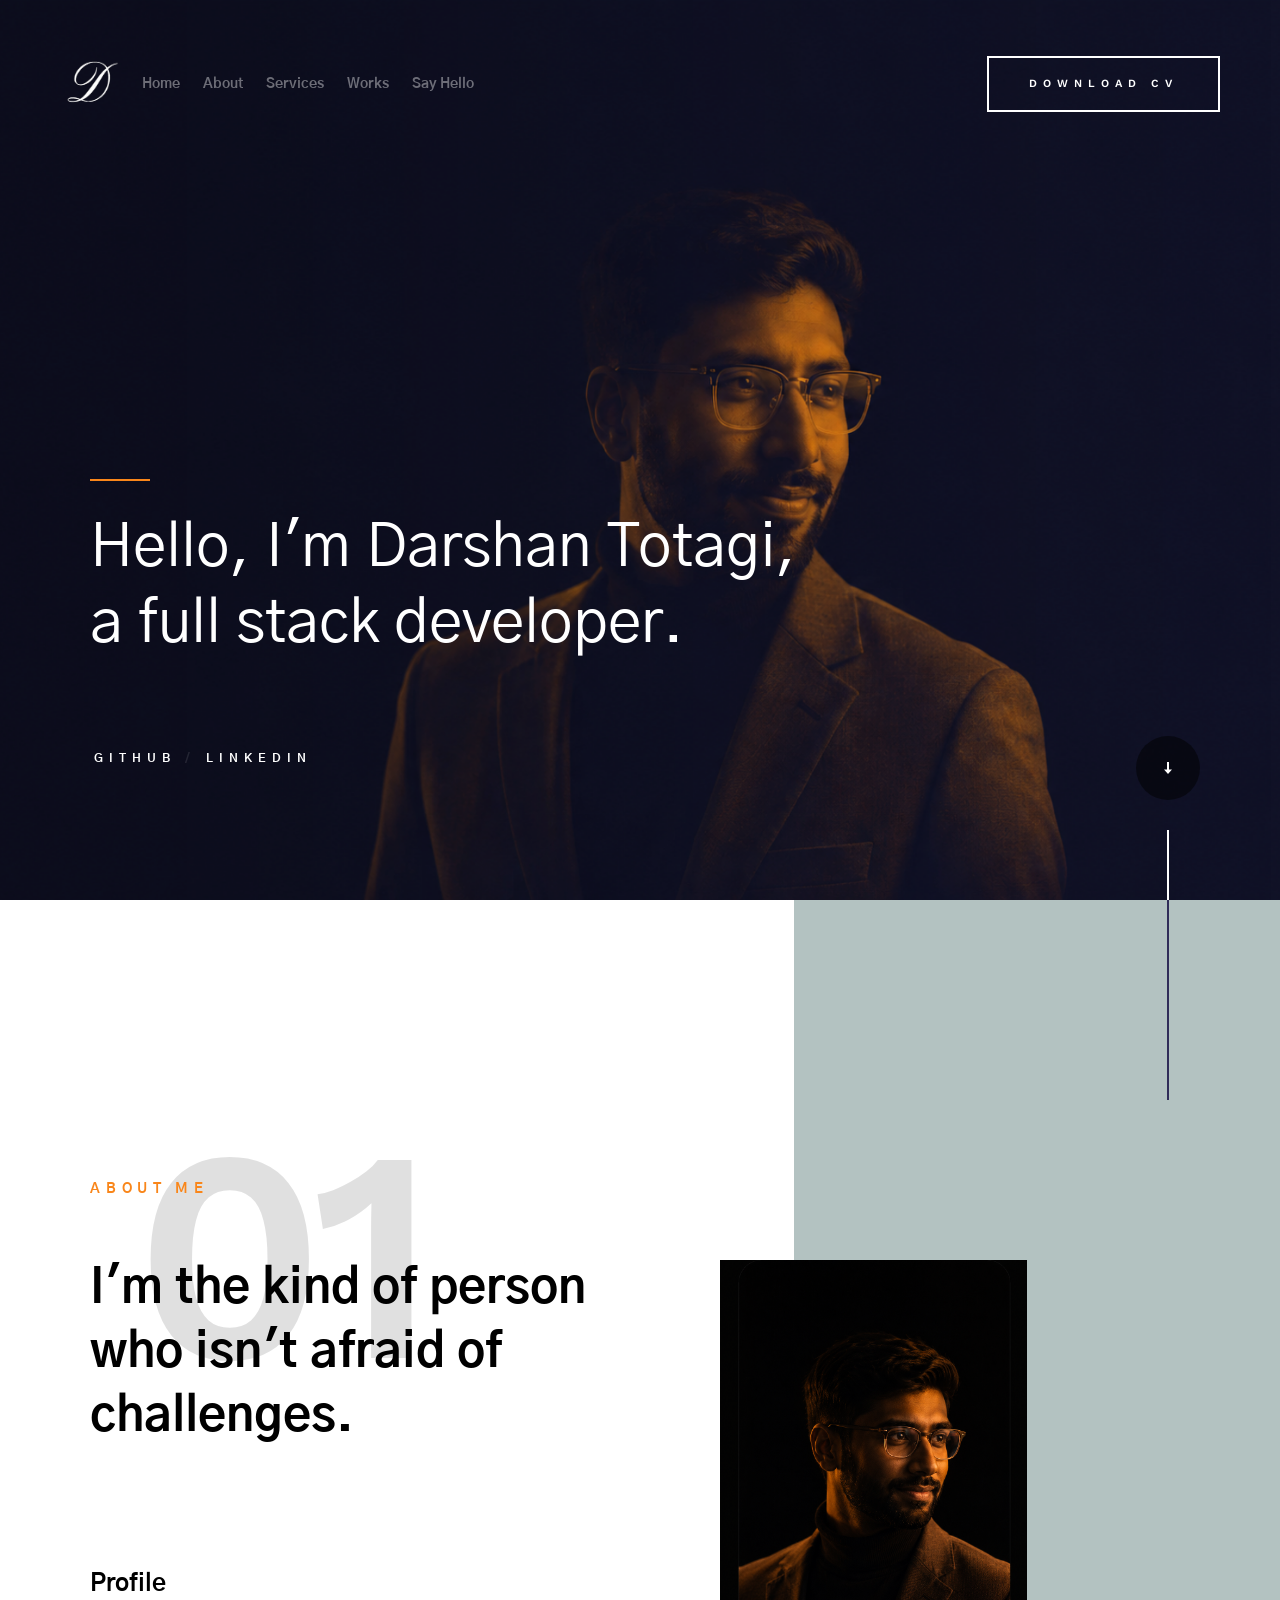
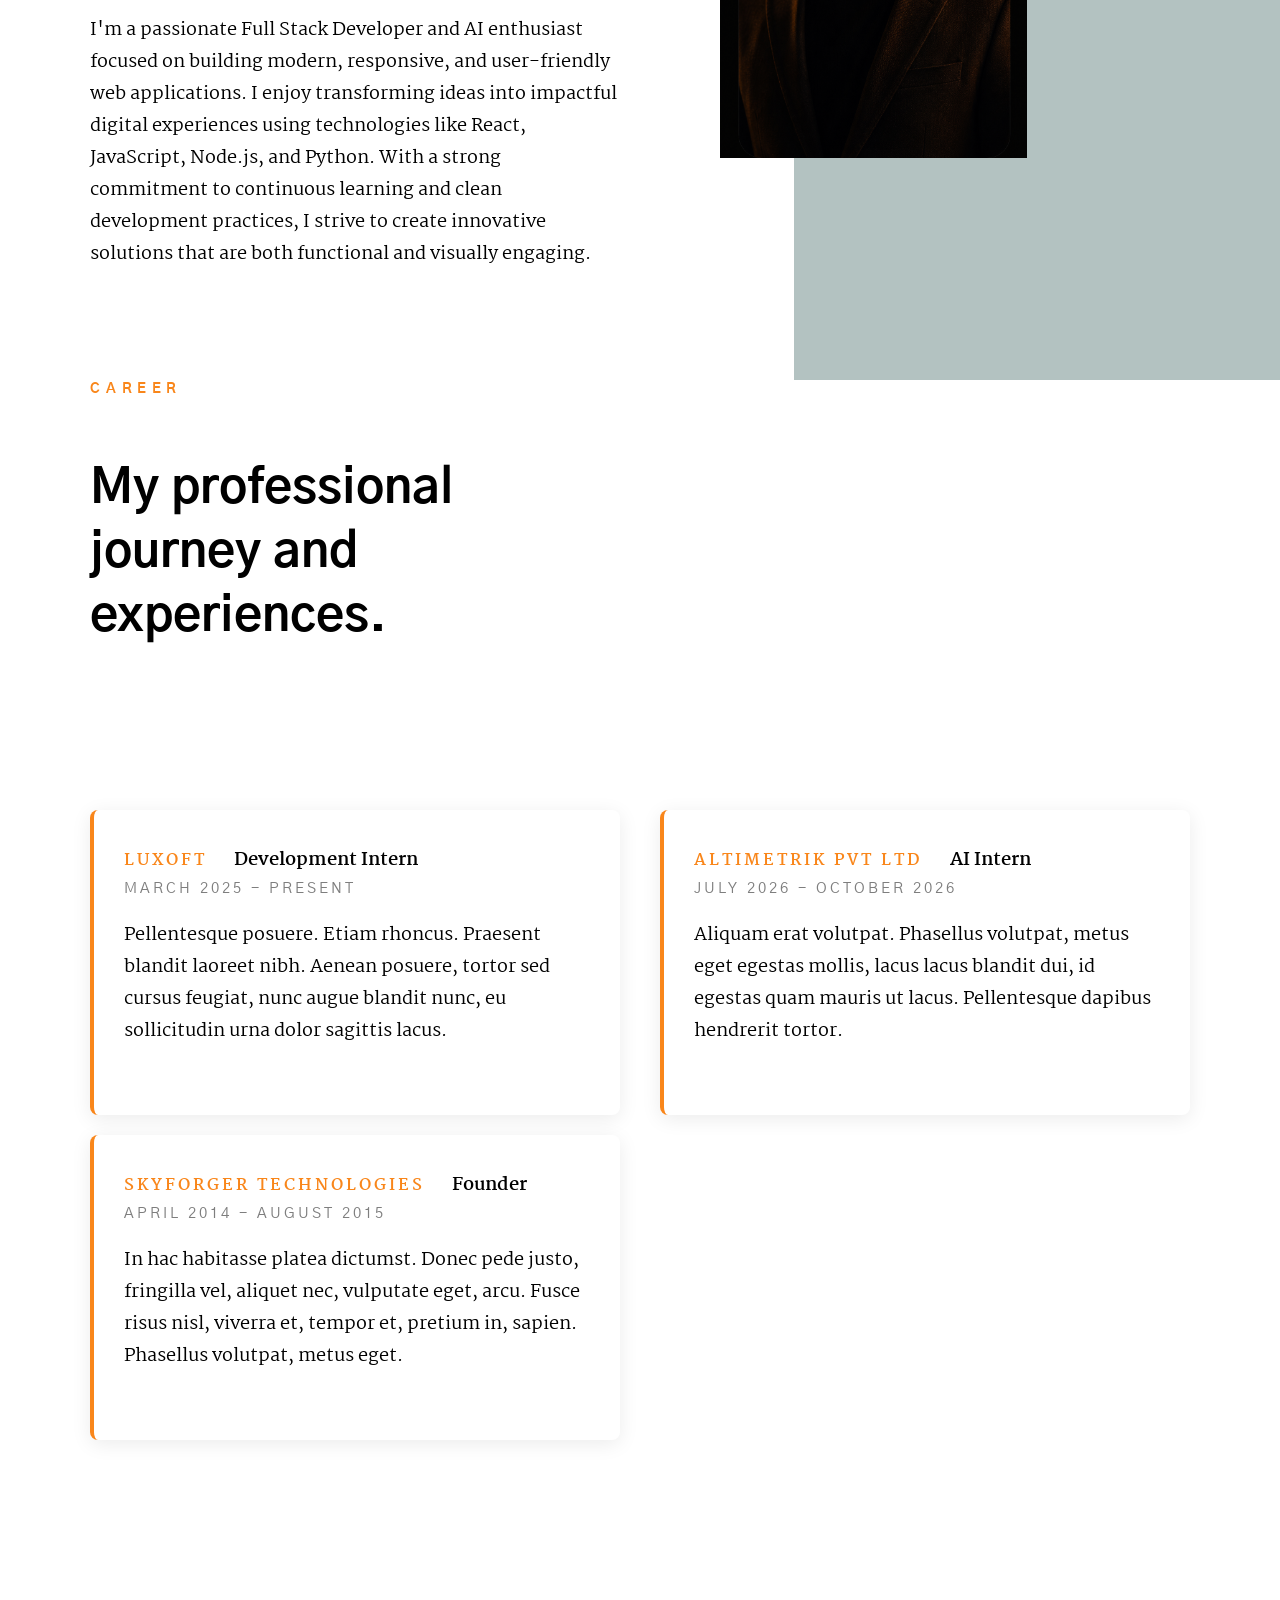
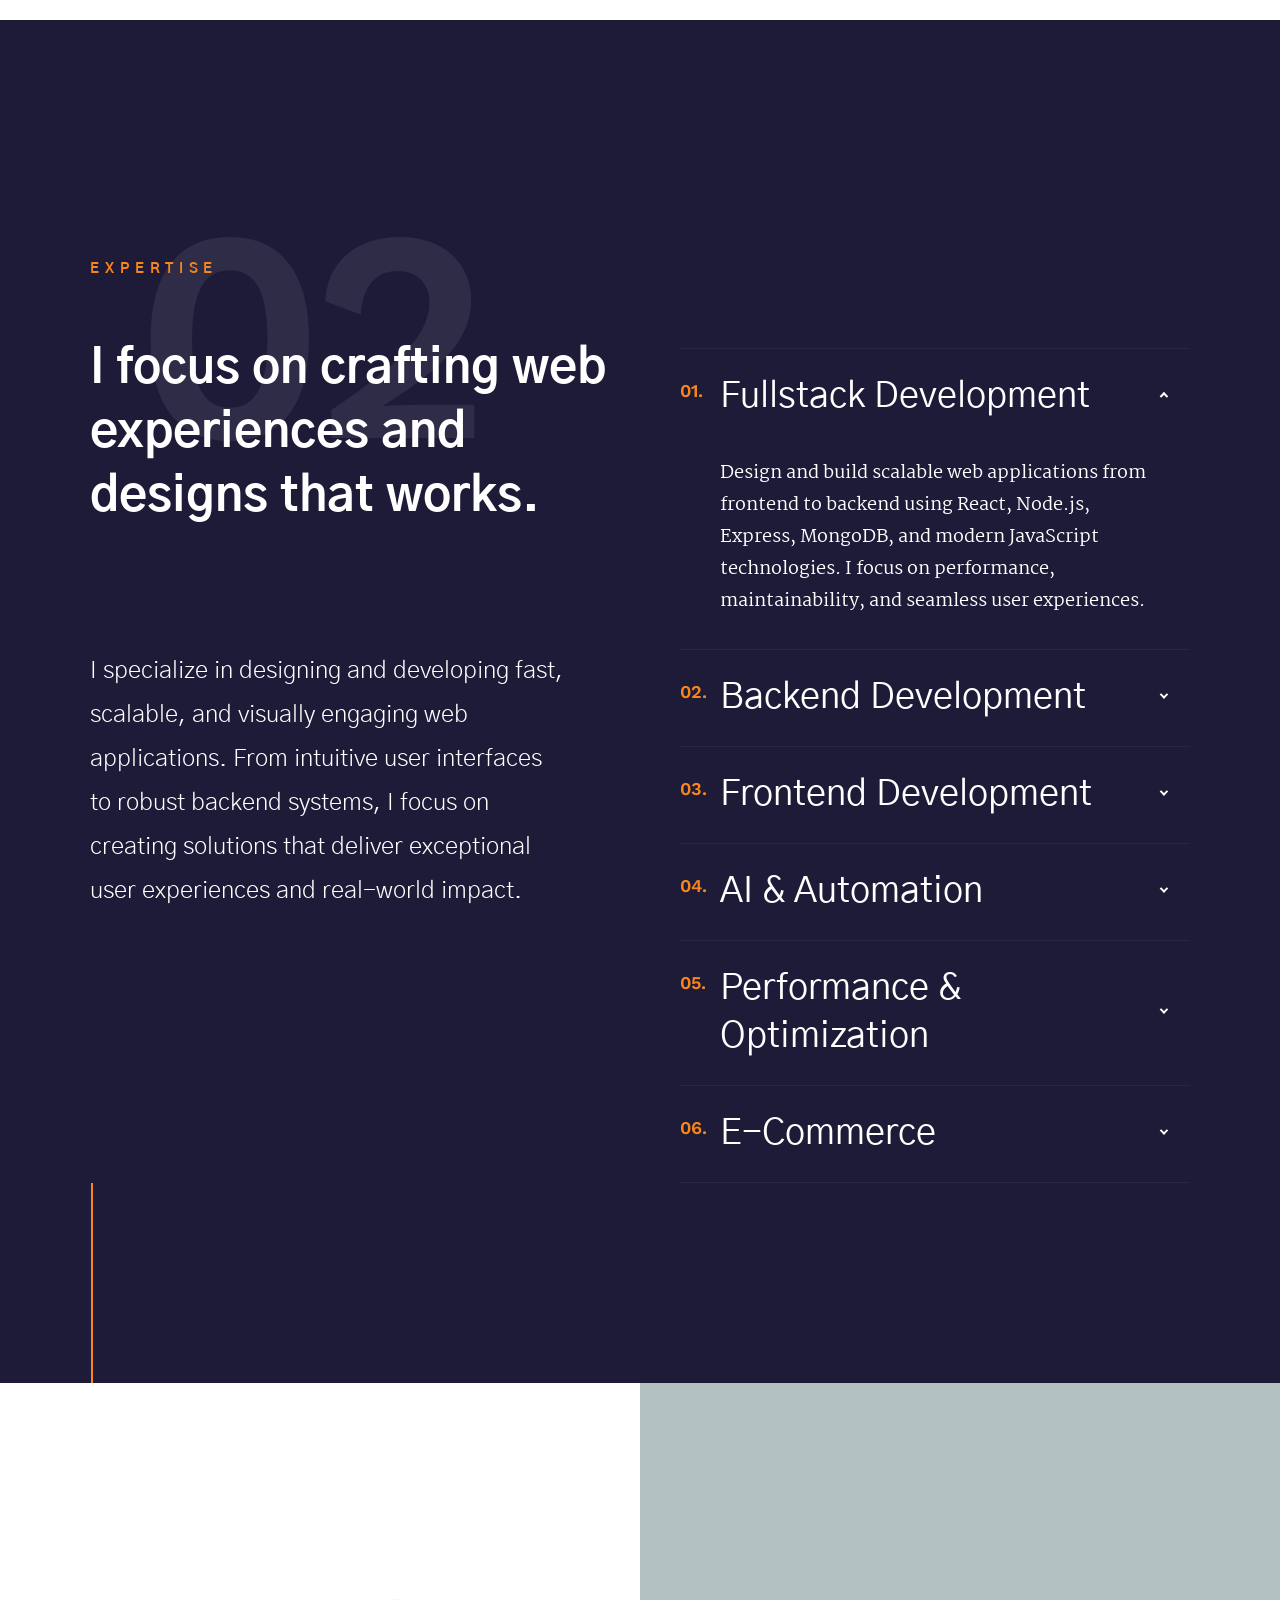
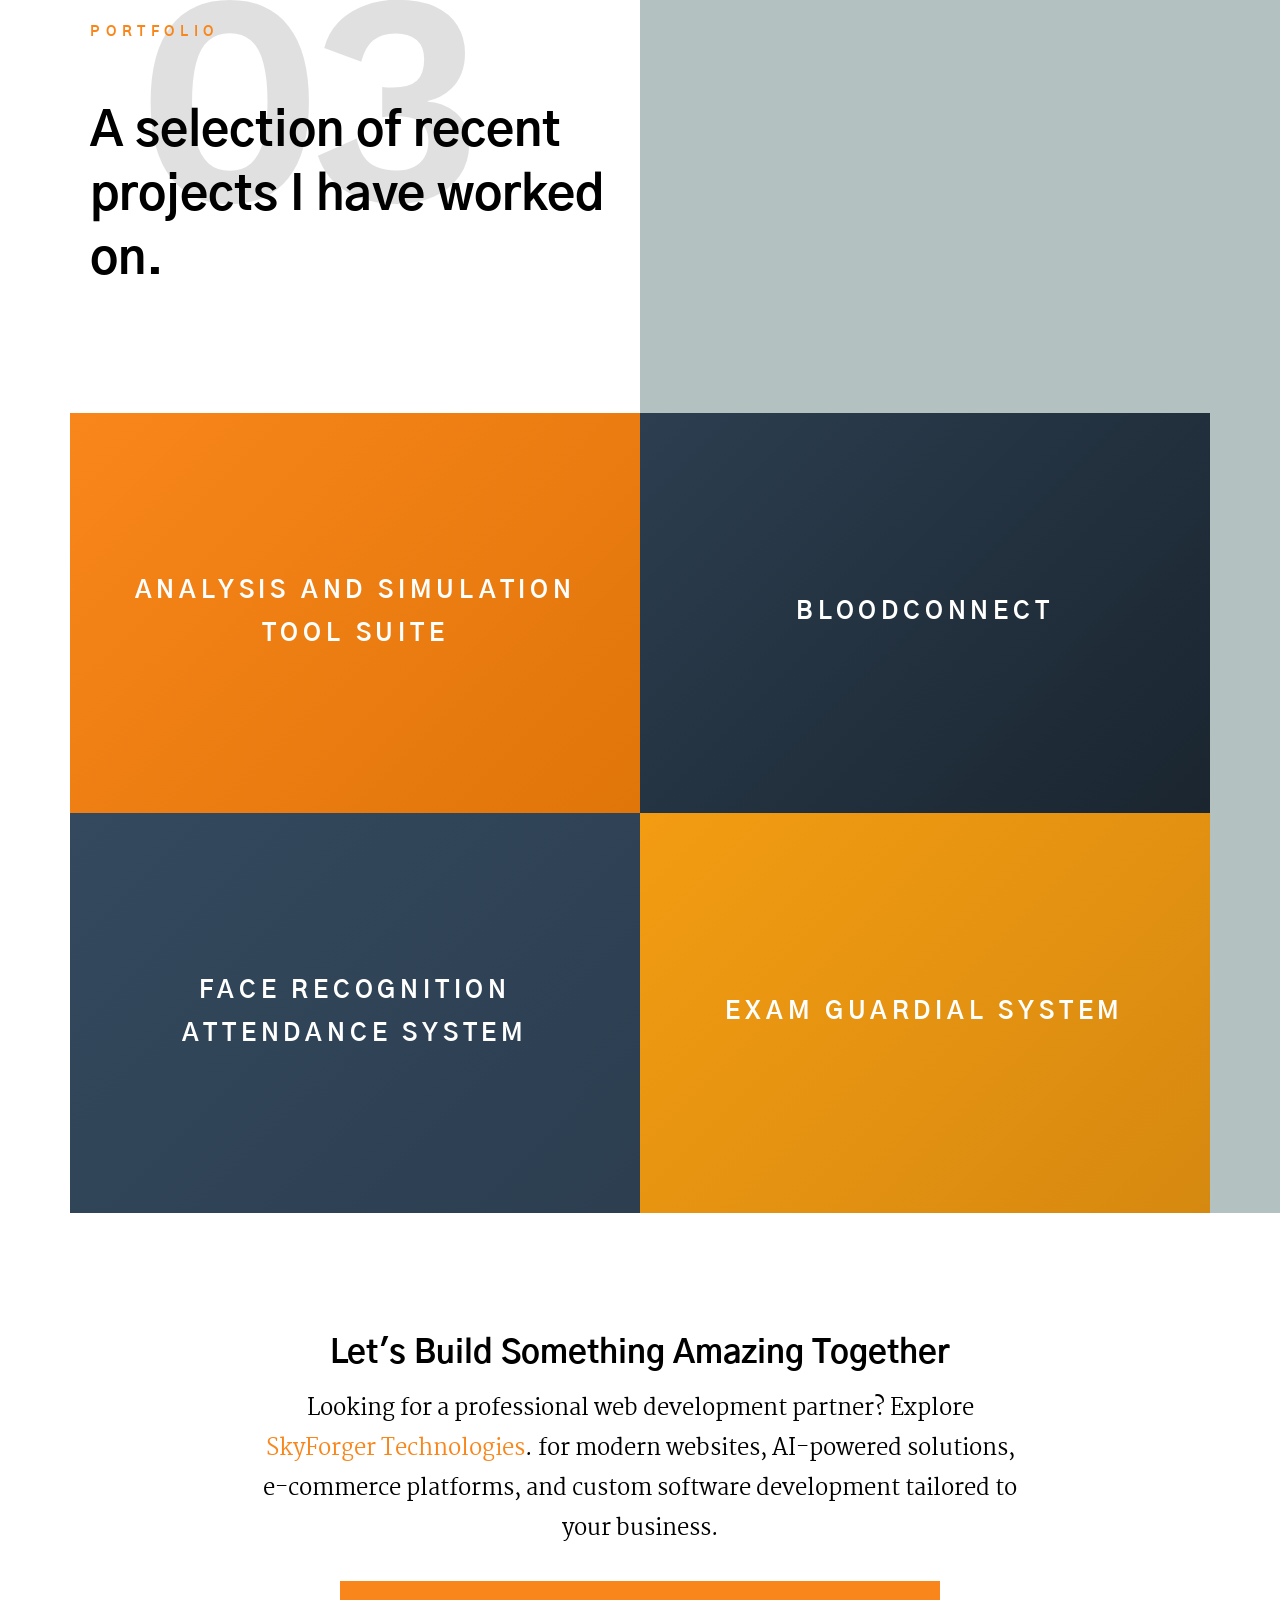
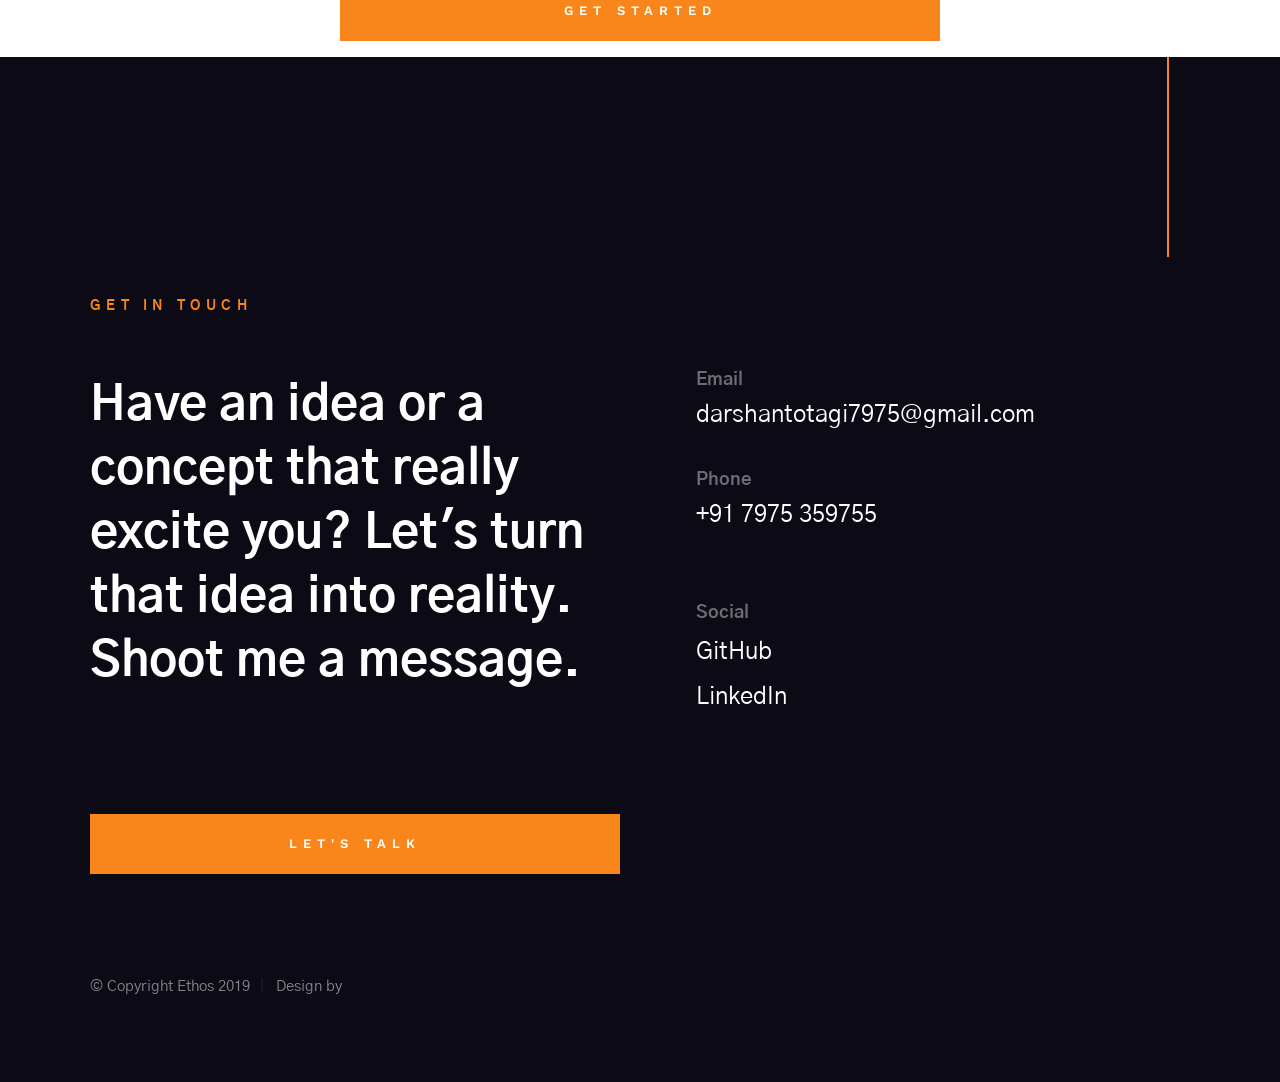
==== commit 2ec74768: "feat(portfolio): replace photoswipe lightbox with custom project info modal - add complete CSS style" ====
--- a/index.html
+++ b/index.html
@@ -498,7 +498,7 @@
         <div class="row s-footer__bottom">
             <div class="column large-full ss-copyright">
                 <span>© Copyright Ethos 2019</span> 
-                <span>Design by <a href="https://www.styleshout.com/">StyleShout</a></span>
+                <span>Design by <a href="https://www.styleshout.com/"></a></span>
             </div> <!-- end ss-copyright -->
 
             <div class="ss-go-top">
@@ -511,44 +511,26 @@
     </footer> <!-- end s-footer -->
 
 
-    <!-- photoswipe background
-    ================================================== -->
-    <div aria-hidden="true" class="pswp" role="dialog" tabindex="-1">
-
-        <div class="pswp__bg"></div>
-        <div class="pswp__scroll-wrap">
-
-            <div class="pswp__container">
-                <div class="pswp__item"></div>
-                <div class="pswp__item"></div>
-                <div class="pswp__item"></div>
-            </div>
-
-            <div class="pswp__ui pswp__ui--hidden">
-                <div class="pswp__top-bar">
-                    <div class="pswp__counter"></div><button class="pswp__button pswp__button--close" title="Close (Esc)"></button> <button class="pswp__button pswp__button--share" title=
-                    "Share"></button> <button class="pswp__button pswp__button--fs" title="Toggle fullscreen"></button> <button class="pswp__button pswp__button--zoom" title=
-                    "Zoom in/out"></button>
-                    <div class="pswp__preloader">
-                        <div class="pswp__preloader__icn">
-                            <div class="pswp__preloader__cut">
-                                <div class="pswp__preloader__donut"></div>
-                            </div>
-                        </div>
-                    </div>
-                </div>
-                <div class="pswp__share-modal pswp__share-modal--hidden pswp__single-tap">
-                    <div class="pswp__share-tooltip"></div>
-                </div><button class="pswp__button pswp__button--arrow--left" title="Previous (arrow left)"></button> <button class="pswp__button pswp__button--arrow--right" title=
-                "Next (arrow right)"></button>
-                <div class="pswp__caption">
-                    <div class="pswp__caption__center"></div>
+    <!-- project info modal
+    ================================================== -->
+    <div aria-hidden="true" class="pswp project-modal" role="dialog" tabindex="-1">
+
+        <div class="pswp__bg project-modal__bg"></div>
+        <div class="pswp__scroll-wrap project-modal__scroll-wrap">
+
+            <div class="project-modal__content">
+                <button class="project-modal__close" title="Close (Esc)"></button>
+                <div class="project-modal__info">
+                    <h2 class="project-modal__title"></h2>
+                    <p class="project-modal__category"></p>
+                    <p class="project-modal__description"></p>
+                    <a class="project-modal__link" href="#" target="_blank">View Project</a>
                 </div>
             </div>
 
         </div>
 
-    </div> <!-- end photoSwipe background -->
+    </div> <!-- end project info modal -->
 
 
     <!-- Java Script
--- a/css/main.css
+++ b/css/main.css
@@ -3043,12 +3043,12 @@
   visibility: visible;
 }
 
-.folio-item:hover .folio-item__thumb a::after {
+/* .folio-item:hover .folio-item__thumb a::after {
   opacity: 1;
   visibility: visible;
   -webkit-transform: scale(1);
   transform: scale(1);
-}
+} */
 
 .folio-item:hover .folio-item__project-link {
   opacity: 1;
@@ -3121,7 +3121,115 @@
 
 }
 
-
+/* ===================================================================
+ * # project info modal
+ *
+ * ------------------------------------------------------------------- */
+.project-modal {
+  display: none;
+  z-index: 1000;
+  position: fixed;
+  top: 0;
+  left: 0;
+  width: 100%;
+  height: 100%;
+}
+
+.project-modal.is-open {
+  display: block;
+}
+
+.project-modal__bg {
+  position: absolute;
+  top: 0;
+  left: 0;
+  width: 100%;
+  height: 100%;
+  background-color: rgba(0, 0, 0, 0.9);
+}
+
+.project-modal__scroll-wrap {
+  display: flex;
+  align-items: center;
+  justify-content: center;
+  width: 100%;
+  height: 100%;
+  padding: 2rem;
+}
+
+.project-modal__content {
+  background: white;
+  padding: 3rem;
+  max-width: 800px;
+  width: 100%;
+  border-radius: 8px;
+  position: relative;
+}
+
+.project-modal__close {
+  position: absolute;
+  top: 1rem;
+  right: 1rem;
+  width: 32px;
+  height: 32px;
+  cursor: pointer;
+  border: none;
+  background: none;
+}
+
+.project-modal__close::before,
+.project-modal__close::after {
+  content: "";
+  position: absolute;
+  top: 50%;
+  left: 50%;
+  width: 20px;
+  height: 2px;
+  background: #000;
+}
+
+.project-modal__close::before {
+  transform: translate(-50%, -50%) rotate(45deg);
+}
+
+.project-modal__close::after {
+  transform: translate(-50%, -50%) rotate(-45deg);
+}
+
+.project-modal__title {
+  font-family: "Gothic A1", sans-serif;
+  font-size: 2.4rem;
+  margin-top: 0;
+  margin-bottom: 0.5rem;
+}
+
+.project-modal__category {
+  color: #f9861a;
+  font-family: "Gothic A1", sans-serif;
+  font-size: 1.4rem;
+  margin-bottom: 1.5rem;
+}
+
+.project-modal__description {
+  font-size: 1.6rem;
+  line-height: 1.6;
+  margin-bottom: 2rem;
+}
+
+.project-modal__link {
+  display: inline-block;
+  background: #f9861a;
+  color: white;
+  padding: 0.8rem 2rem;
+  text-decoration: none;
+  font-family: "Gothic A1", sans-serif;
+  font-size: 1.4rem;
+  border-radius: 4px;
+}
+
+.project-modal__link:hover {
+  background: #e0750a;
+}
 
 /* ===================================================================
  * # testimonials
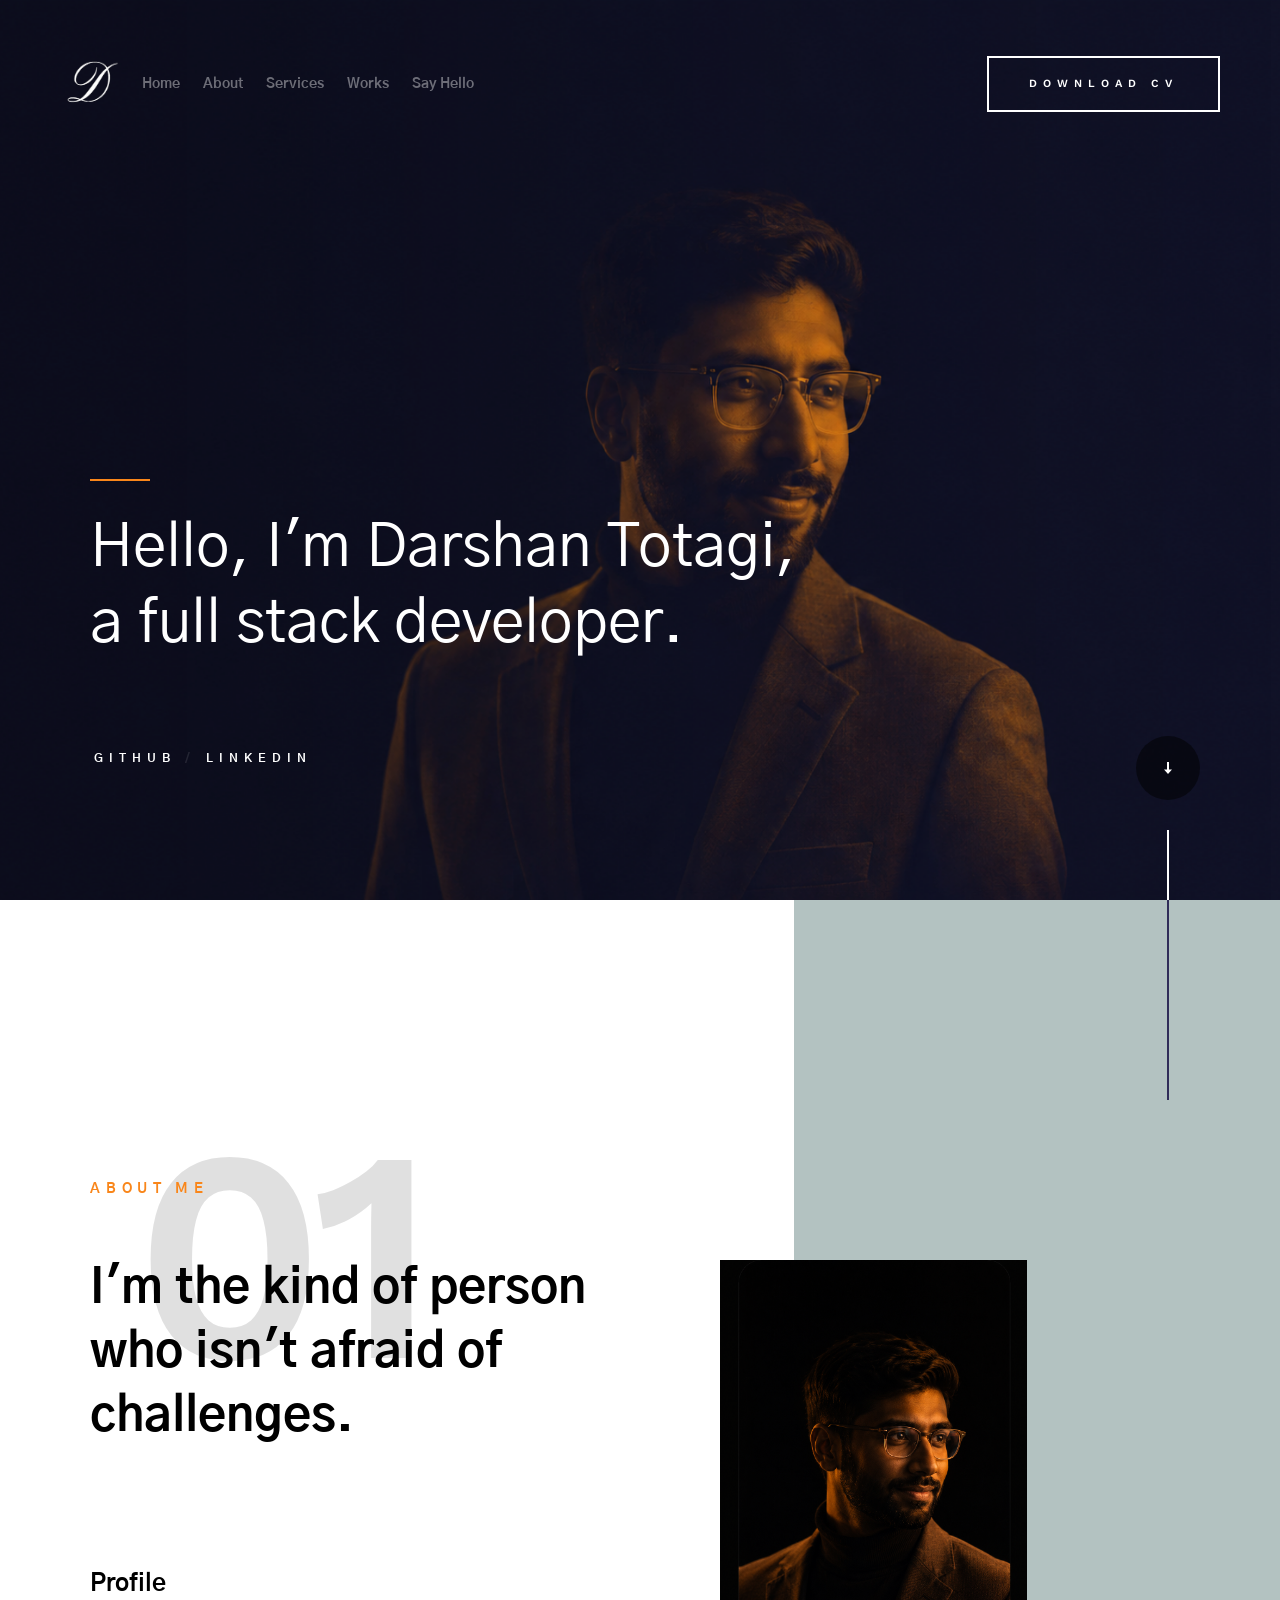
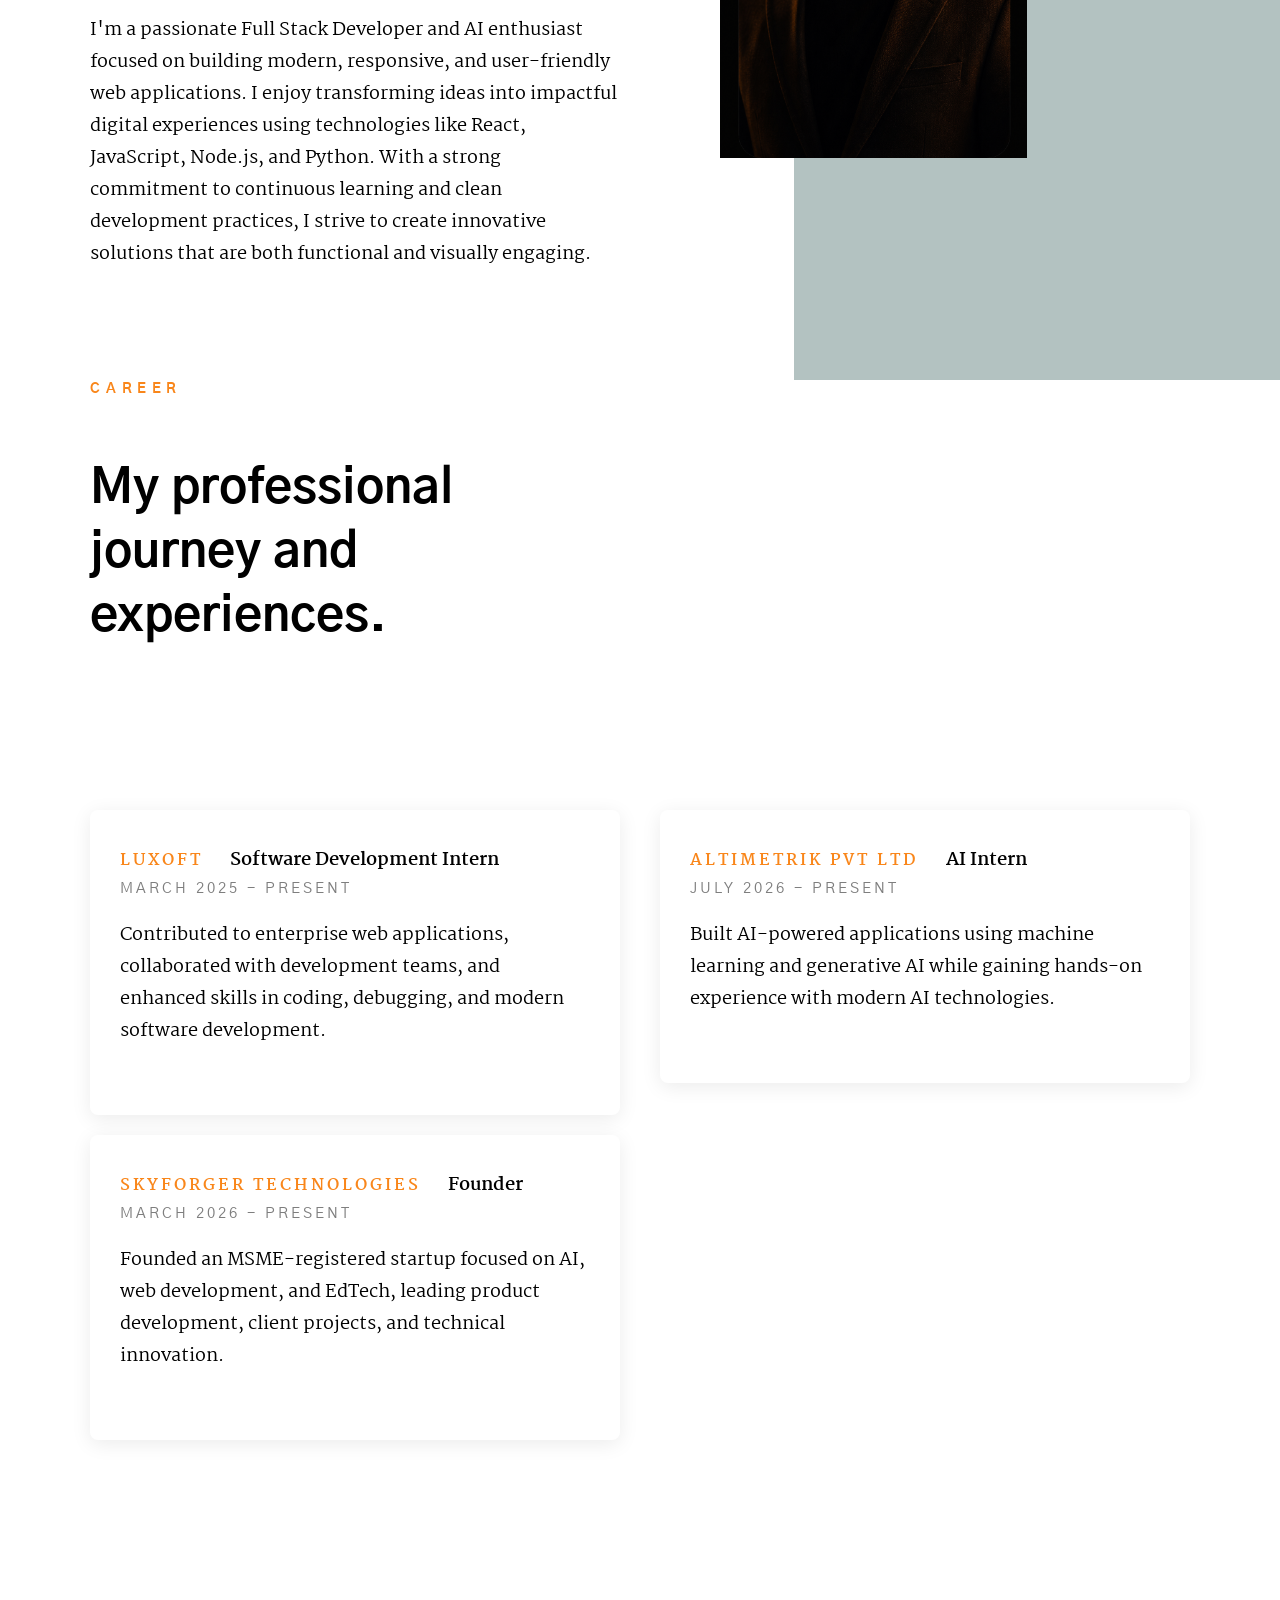
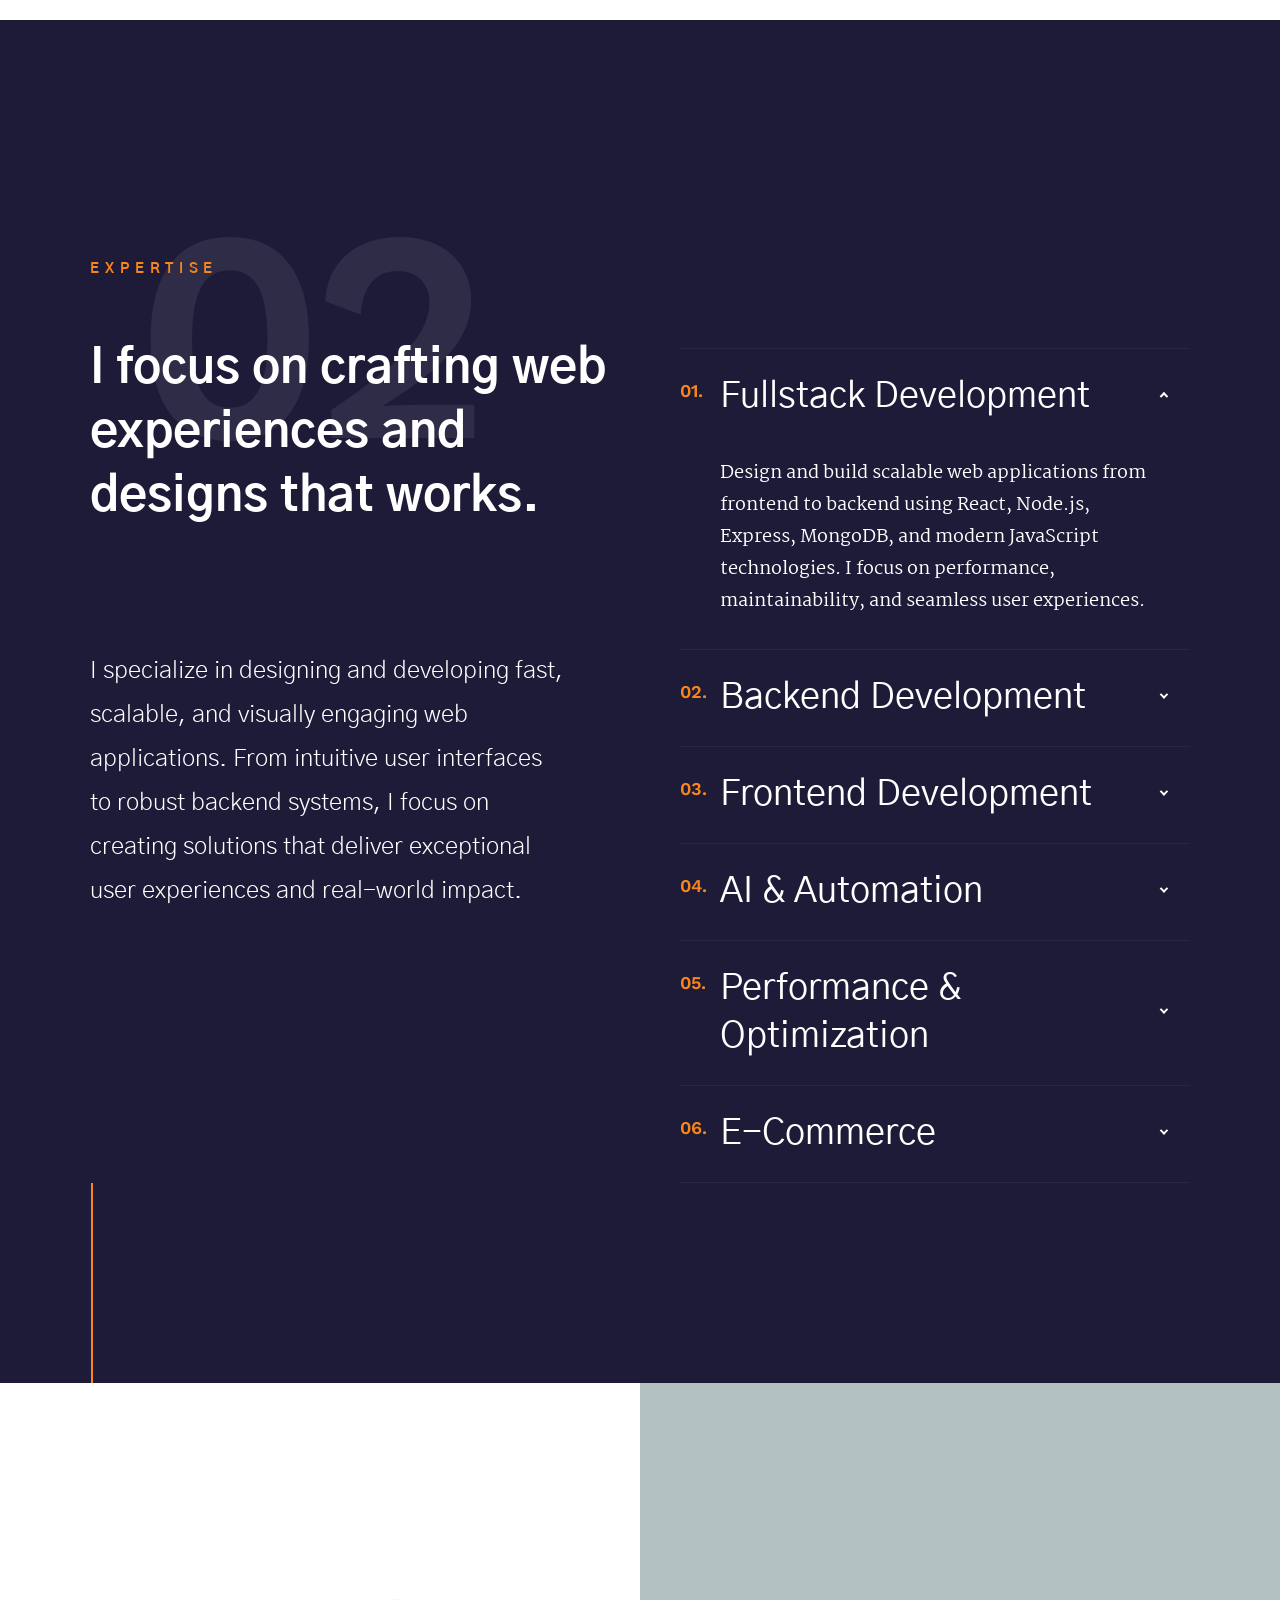
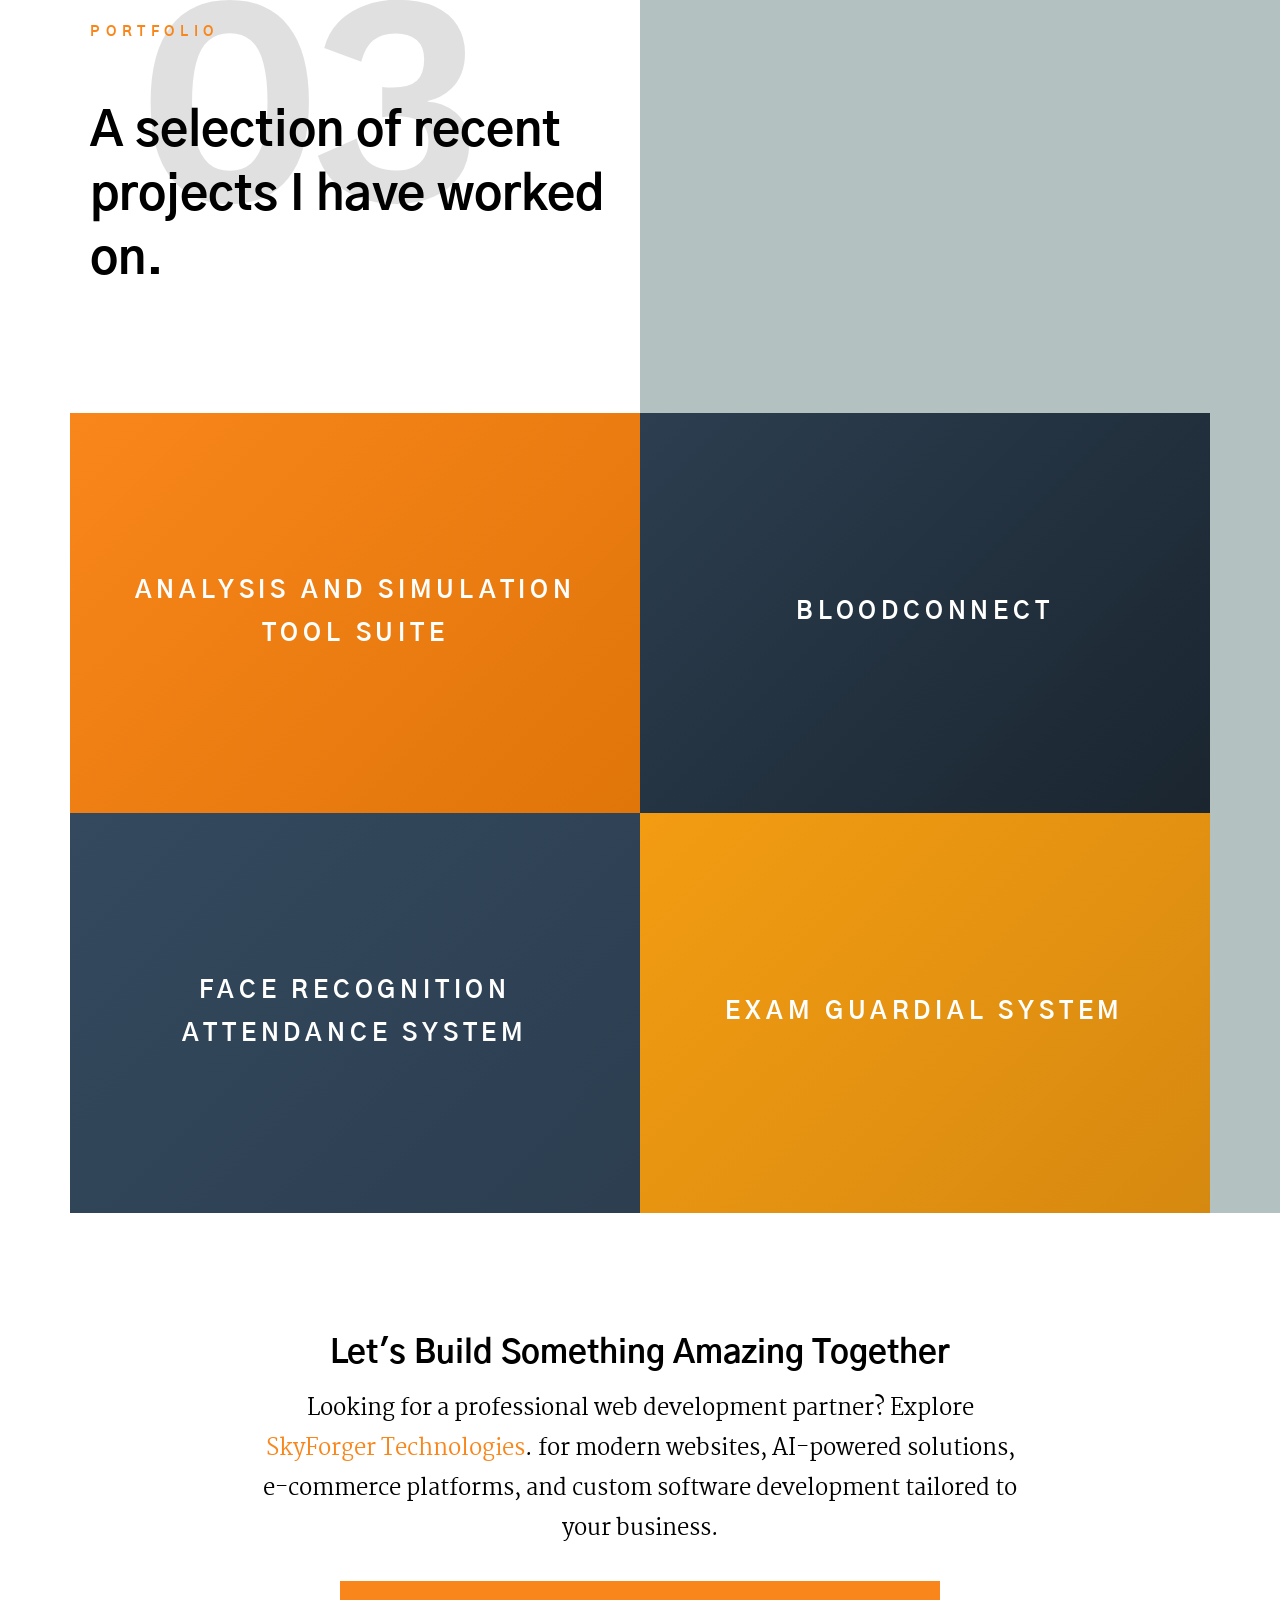
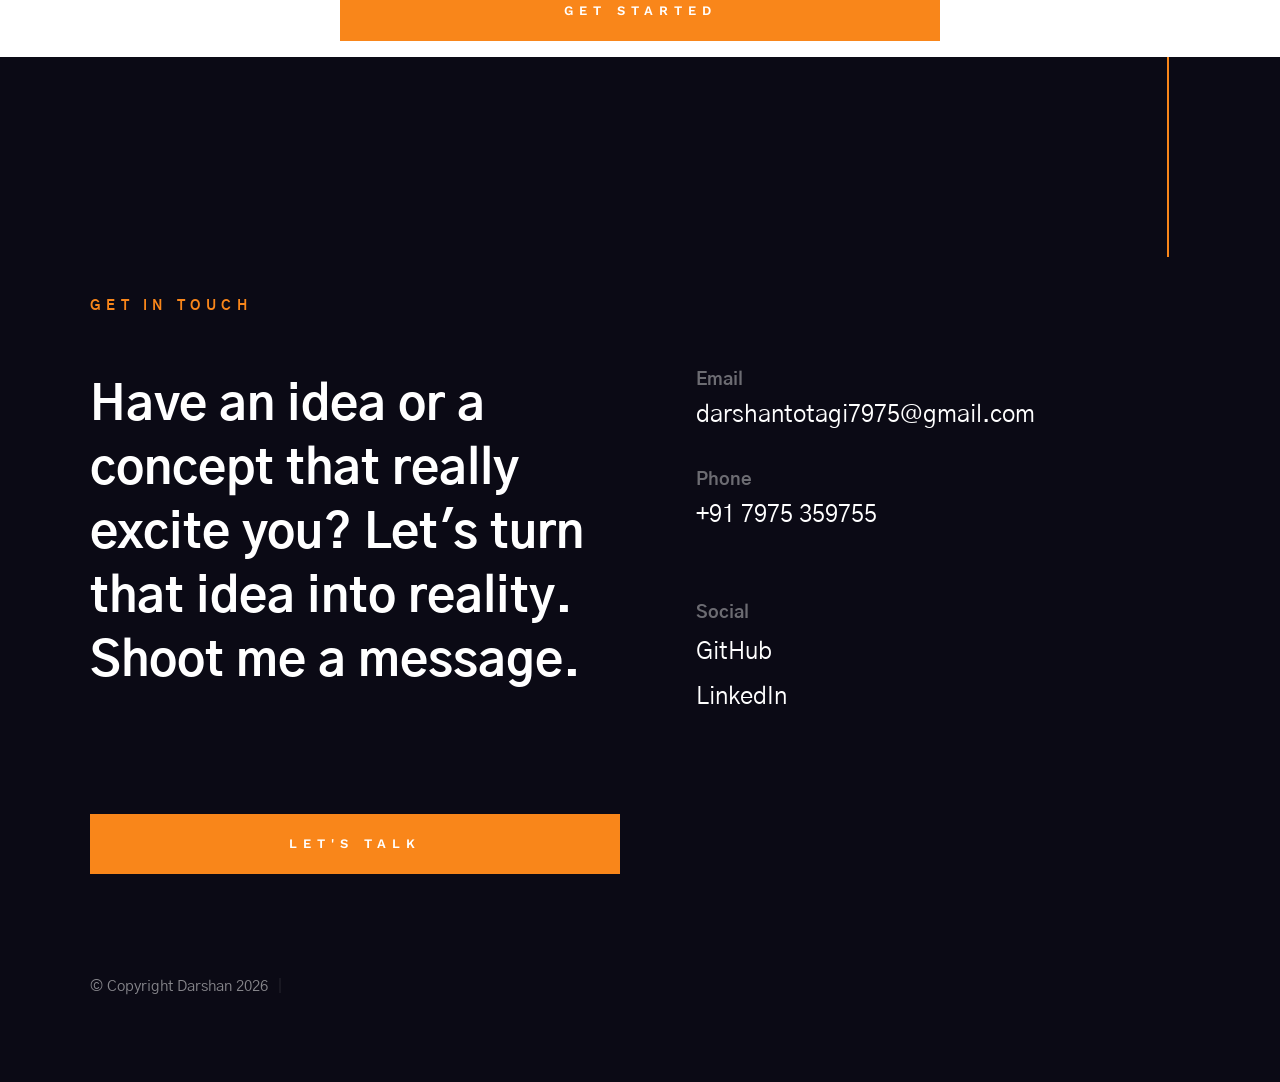
==== commit 592db52e: "chore: update portfolio, fix modals and content remove deprecated favicon and static image assets up" ====
--- a/index.html
+++ b/index.html
@@ -25,9 +25,9 @@
 
     <!-- favicons
     ================================================== -->
-    <link rel="apple-touch-icon" sizes="180x180" href="apple-touch-icon.png">
-    <link rel="icon" type="image/png" sizes="32x32" href="favicon-32x32.png">
-    <link rel="icon" type="image/png" sizes="16x16" href="favicon-16x16.png">
+    <link rel="apple-touch-icon" sizes="180x180" href="images/logo2.png">
+    <link rel="icon" type="image/png" sizes="32x32" href="images/logo2.png">
+    <link rel="icon" type="image/png" sizes="16x16" href="images/logo2.png">
     <link rel="manifest" href="site.webmanifest">
 
 </head>
@@ -64,7 +64,7 @@
                     <li><a class="smoothscroll" href="#about" title="About">About</a></li>
                     <li><a class="smoothscroll" href="#services" title="Services">Services</a></li>
                     <li><a class="smoothscroll" href="#portfolio" title="Works">Works</a></li>
-                    <li><a href="mailto:#0" title="Contact us">Say Hello</a></li>
+                    <li><a href="https://wa.me/917975359755" title="Contact us" target="_blank">Say Hello</a></li>
                 </ul>
             </nav> <!-- end header-nav-wrap -->
 
@@ -92,10 +92,10 @@
 
                 <ul class="hero-social">
                     <li>
-                        <a href="#0" title="">GitHub</a>
+                        <a href="https://github.com/darshan-totagi" title="" target="_blank">GitHub</a>
                     </li>
                     <li>
-                        <a href="#0" title="">LinkedIn</a>
+                        <a href="https://www.linkedin.com/in/darshan-totagi-5bb003287/" title="" target="_blank">LinkedIn</a>
                     </li>
                 </ul> <!-- end hero-social -->
 
@@ -164,7 +164,7 @@
                         <div class="position__header">
                             <h6>
                                 <span class="position__co">Luxoft</span>
-                                <span class="position__pos">Development Intern</span>
+                                <span class="position__pos">Software Development Intern</span>
                             </h6>
                             <div class="position__timeframe">
                                 March 2025 - Present
@@ -172,9 +172,7 @@
                         </div>
 
                         <p>
-                        Pellentesque posuere. Etiam rhoncus. Praesent blandit laoreet nibh. 
-                        Aenean posuere, tortor sed cursus feugiat, nunc augue blandit nunc, 
-                        eu sollicitudin urna dolor sagittis lacus. 
+                        Contributed to enterprise web applications, collaborated with development teams, and enhanced skills in coding, debugging, and modern software development.
                         </p>
                     </div>
                 </div> <!-- end column -->
@@ -186,14 +184,12 @@
                                 <span class="position__pos">AI Intern</span>
                             </h6>
                             <div class="position__timeframe">
-                                July 2026 - October 2026
+                                July 2026 - Present
                             </div>
                         </div>
 
                         <p>
-                        Aliquam erat volutpat. Phasellus volutpat, metus eget egestas mollis, 
-                        lacus lacus blandit dui, id egestas quam mauris ut lacus. Pellentesque 
-                        dapibus hendrerit tortor. 
+                        Built AI-powered applications using machine learning and generative AI while gaining hands-on experience with modern AI technologies.
                         </p>
                     </div>
                 </div> <!-- end column -->
@@ -205,14 +201,12 @@
                                 <span class="position__pos">Founder</span>
                             </h6>
                             <div class="position__timeframe">
-                                April 2014 - August 2015
+                                March 2026 - Present
                             </div>
                         </div>
 
                         <p>
-                        In hac habitasse platea dictumst. Donec pede justo, fringilla vel, aliquet nec, 
-                        vulputate eget, arcu. Fusce risus nisl, viverra et, tempor et, pretium in, sapien.
-                        Phasellus volutpat, metus eget.
+                        Founded an MSME-registered startup focused on AI, web development, and EdTech, leading product development, client projects, and technical innovation.
                         </p>
                     </div>
                
@@ -344,8 +338,11 @@
                     <div class="folio-item__info">
                         <div class="folio-item__cat">Full Stack</div>
                         <h4 class="folio-item__title">Analysis and Simulation Tool Suite</h4>
-                    </div>
-                    <a href="#0" title="Project Link" class="folio-item__project-link">GitHub</a>
+                        <a href="#0" title="Confidential Project" >
+    Confidential
+</a>
+                    </div>
+                    <a href="#0" title="Project Link" class="folio-item__project-link">Enterprise Project</a>
                     <div class="folio-item__caption">
                         <p>A comprehensive tool suite for data analysis and simulation.</p>
                     </div>
@@ -362,7 +359,7 @@
                         <div class="folio-item__cat">Web App</div>
                         <h4 class="folio-item__title">BloodConnect</h4>
                     </div>
-                    <a href="#0" title="Project Link" class="folio-item__project-link">GitHub</a>
+                    <a href="https://github.com/darshan-totagi/blood-donation.git" title="Project Link" class="folio-item__project-link">GitHub</a>
                     <div class="folio-item__caption">
                         <p>A platform to connect blood donors with recipients.</p>
                     </div>
@@ -396,7 +393,7 @@
                         <div class="folio-item__cat">Full Stack</div>
                         <h4 class="folio-item__title">Exam Guardial System</h4>
                     </div>
-                    <a href="#0" title="Project Link" class="folio-item__project-link">GitHub</a>
+                    <a href="https://github.com/darshan-totagi/Exam-Guardrail.git" title="Project Link" class="folio-item__project-link">GitHub</a>
                     <div class="folio-item__caption">
                         <p>A secure exam management and proctoring system.</p>
                     </div>
@@ -459,7 +456,7 @@
                 </div>
 
                 <div class="footer-email-us">
-                    <a href="mailto:#0" class="btn btn--primary h-full-width">Let's Talk</a>
+                    <a href="https://wa.me/917975359755" class="btn btn--primary h-full-width" target="_blank">Let's Talk</a>
                 </div>
             </div>
 
@@ -487,8 +484,8 @@
                             Social
                         </h5>
                         <ul class="footer-contact-block__list">
-                            <li><a href="#0">GitHub</a></li>
-                            <li><a href="#0">LinkedIn</a></li>
+                            <li><a href="https://github.com/darshan-totagi" target="_blank">GitHub</a></li>
+                            <li><a href="https://www.linkedin.com/in/darshan-totagi-5bb003287/" target="_blank">LinkedIn</a></li>
                         </ul>
                     </div> <!-- end footer-contact-block -->
                 </div>
@@ -497,8 +494,8 @@
 
         <div class="row s-footer__bottom">
             <div class="column large-full ss-copyright">
-                <span>© Copyright Ethos 2019</span> 
-                <span>Design by <a href="https://www.styleshout.com/"></a></span>
+                <span>© Copyright Darshan 2026</span> 
+                <span><a href="https://www.styleshout.com/"></a></span>
             </div> <!-- end ss-copyright -->
 
             <div class="ss-go-top">
--- a/css/main.css
+++ b/css/main.css
@@ -2498,7 +2498,6 @@
 .position {
   padding: 3.6rem 3rem;
   background: #ffffff;
-  border-left: 4px solid #f9861a;
   border-radius: 8px;
   margin-bottom: 2rem;
   transition: all 0.3s ease;
@@ -2509,7 +2508,6 @@
   background: #ffffff;
   box-shadow: 0 15px 40px rgba(0,0,0,0.12);
   transform: translateY(-4px);
-  border-left-color: #e0750a;
 }
 
 .position__header {
